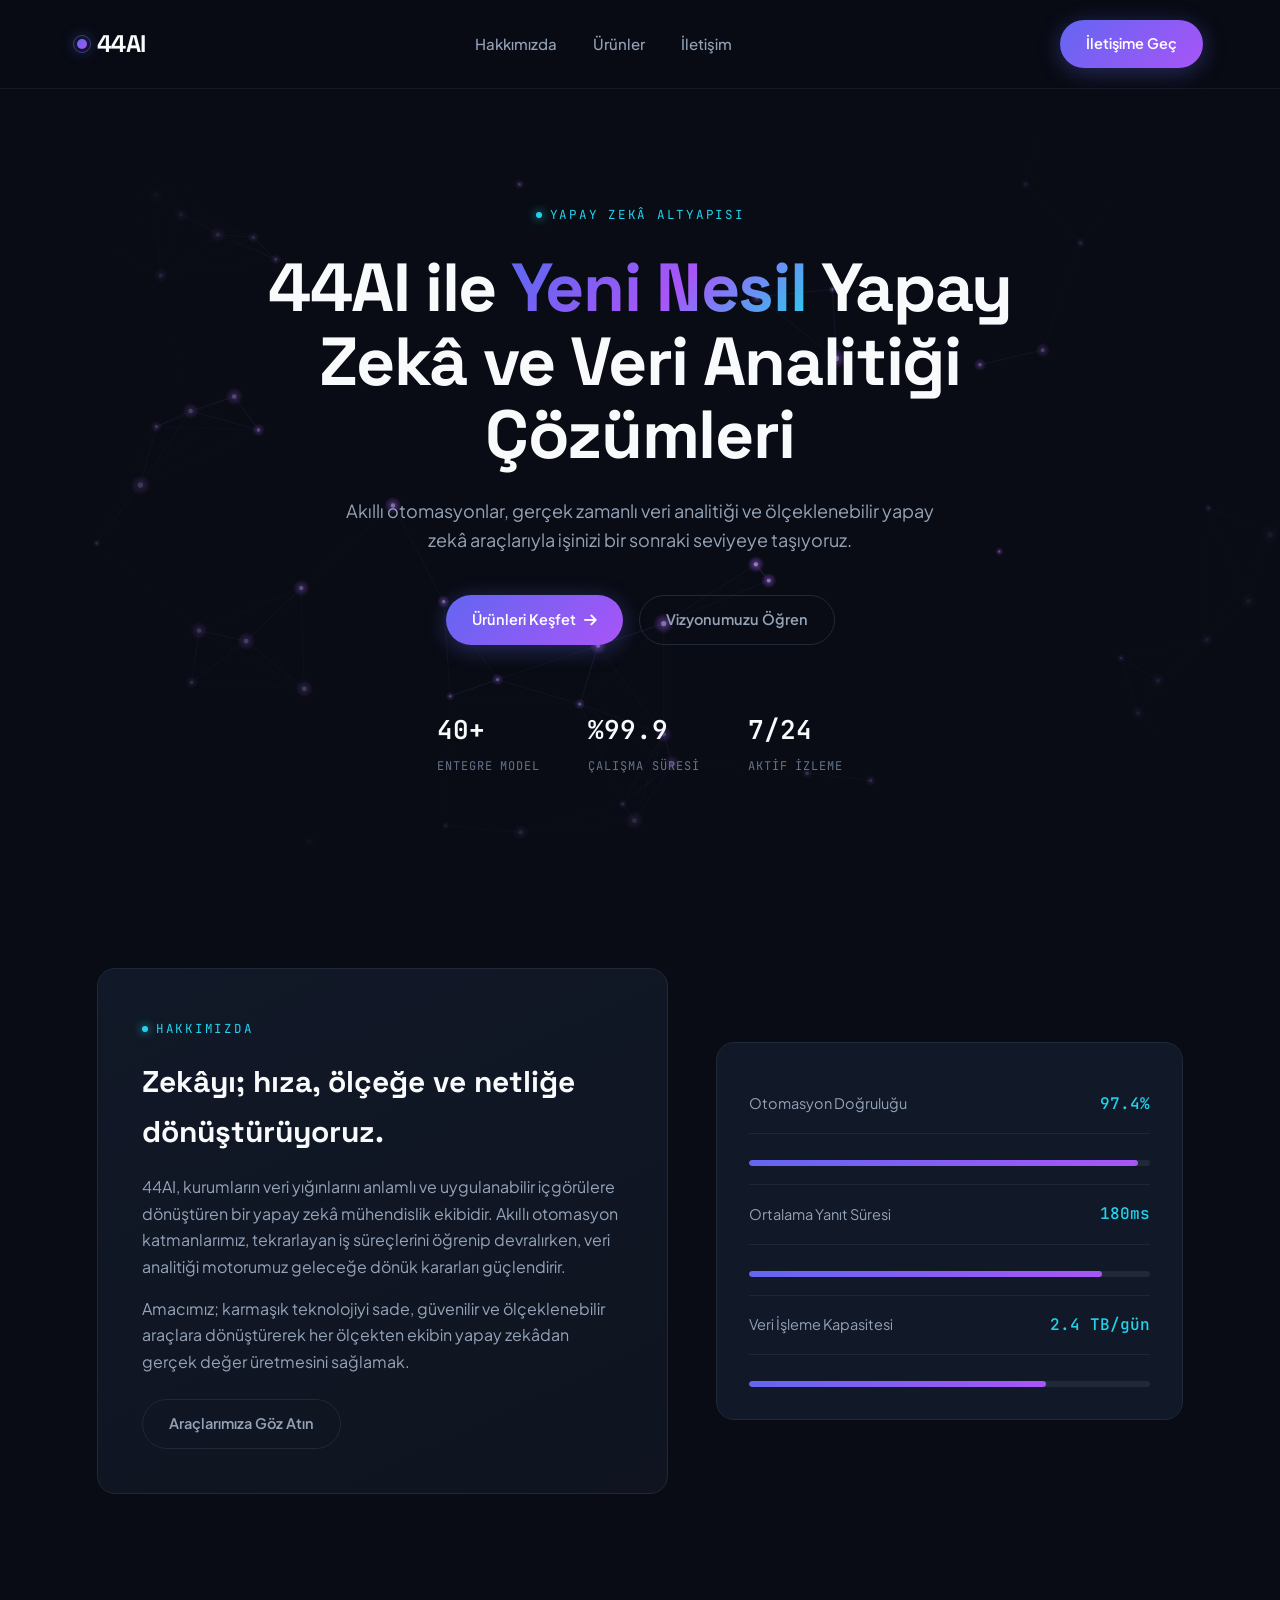
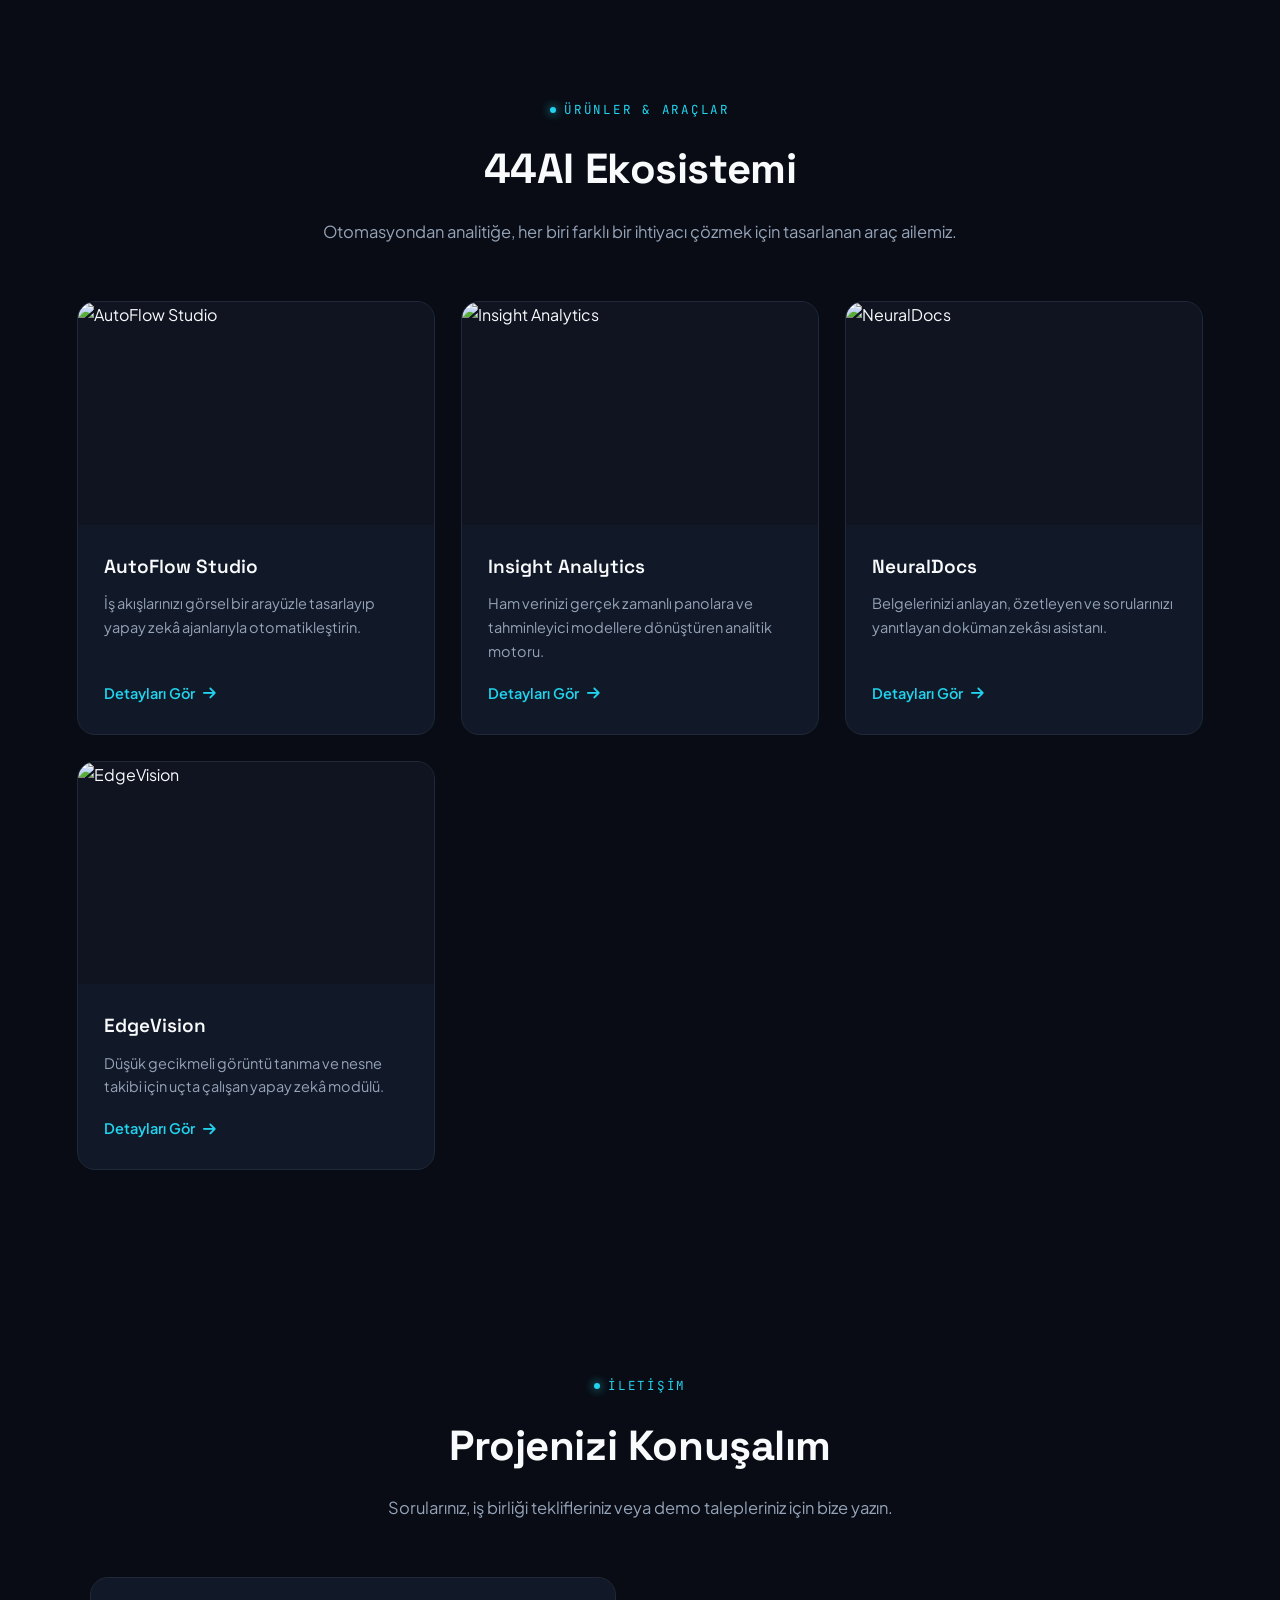
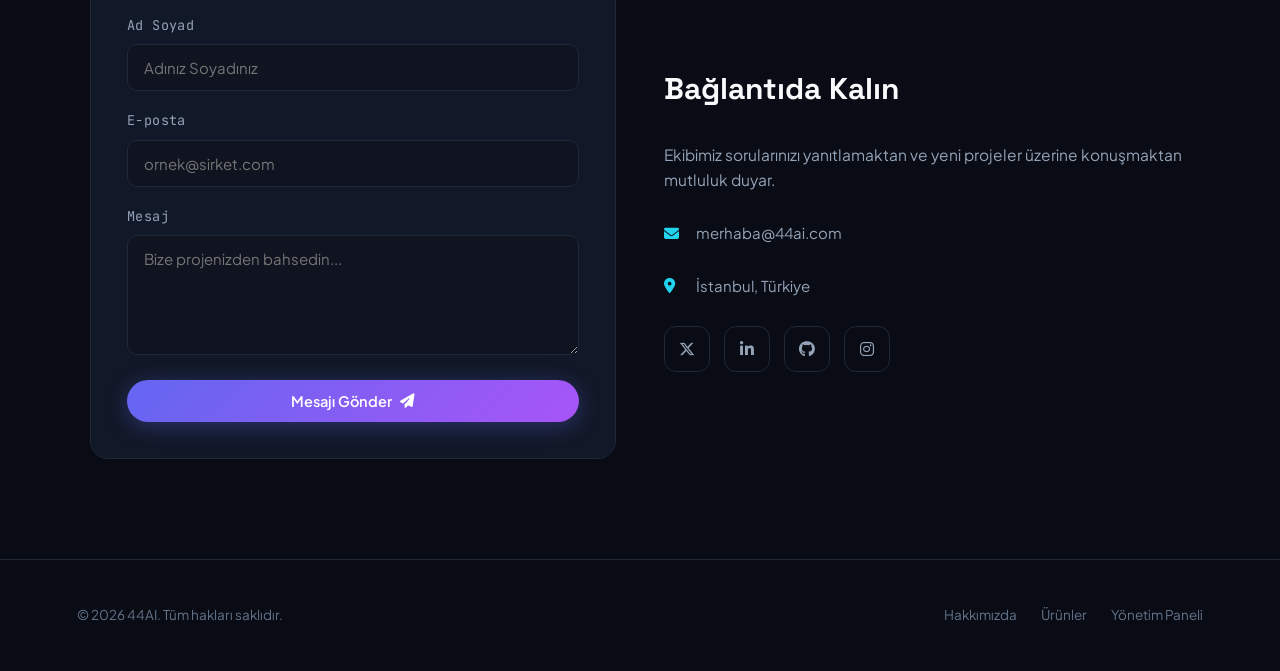
==== index.html @ 14b81c62 "Update index.html" ====
<!DOCTYPE html>
<html lang="tr">
<head>
<meta charset="UTF-8">
<meta name="viewport" content="width=device-width, initial-scale=1.0">
<title>44AI — Yeni Nesil Yapay Zekâ ve Otomasyon Çözümleri</title>
<meta name="description" content="44AI; akıllı otomasyon, veri analitiği ve yapay zekâ destekli araçlarla işinizi geleceğe taşıyan yenilikçi bir teknoloji markasıdır.">

<!-- Netlify Identity Widget -->
<script src="https://identity.netlify.com/v1/netlify-identity-widget.js"></script>

<link rel="preconnect" href="https://fonts.googleapis.com">
<link rel="preconnect" href="https://fonts.gstatic.com" crossorigin>
<link href="https://fonts.googleapis.com/css2?family=Space+Grotesk:wght@400;500;600;700&family=Plus+Jakarta+Sans:wght@300;400;500;600;700;800&family=JetBrains+Mono:wght@400;500&display=swap" rel="stylesheet">
<link rel="stylesheet" href="https://cdnjs.cloudflare.com/ajax/libs/font-awesome/6.5.1/css/all.min.css">

<style>
  :root{
    --bg: #090c14;
    --bg-elev: #0f1420;
    --card: #111827;
    --card-hover: #151d2e;
    --border: #1f2937;
    --border-soft: rgba(255,255,255,0.06);
    --indigo: #6366f1;
    --violet: #a855f7;
    --cyan: #22d3ee;
    --text: #f8fafc;
    --text-muted: #94a3b8;
    --text-dim: #64748b;
    --radius: 18px;
    --mono: 'JetBrains Mono', monospace;
    --display: 'Space Grotesk', sans-serif;
    --body: 'Plus Jakarta Sans', sans-serif;
  }

  *{margin:0;padding:0;box-sizing:border-box;}
  html{scroll-behavior:smooth;}

  body{
    background:var(--bg);
    color:var(--text);
    font-family:var(--body);
    line-height:1.65;
    overflow-x:hidden;
  }

  @media (prefers-reduced-motion: reduce){
    html{scroll-behavior:auto;}
    *{animation-duration:0.01ms !important; animation-iteration-count:1 !important; transition-duration:0.01ms !important;}
  }

  a{color:inherit;}
  ul{list-style:none;}
  img{max-width:100%;display:block;}
  button{font-family:inherit;cursor:pointer;}
  input,textarea{font-family:inherit;}

  :focus-visible{
    outline:2px solid var(--cyan);
    outline-offset:3px;
    border-radius:4px;
  }

  .eyebrow{
    font-family:var(--mono);
    font-size:12.5px;
    letter-spacing:0.14em;
    text-transform:uppercase;
    color:var(--cyan);
    display:inline-flex;
    align-items:center;
    gap:8px;
  }
  .eyebrow::before{
    content:"";
    width:6px;height:6px;
    background:var(--cyan);
    border-radius:50%;
    box-shadow:0 0 10px var(--cyan);
  }

  .wrap{max-width:1240px;margin:0 auto;padding:0 6%;}

  /* ---------- Header ---------- */
  header{
    position:sticky;
    top:0;
    z-index:100;
    display:flex;
    justify-content:space-between;
    align-items:center;
    padding:20px 6%;
    backdrop-filter:blur(14px);
    background:rgba(9,12,20,0.72);
    border-bottom:1px solid var(--border-soft);
  }

  .logo{
    font-family:var(--display);
    font-size:24px;
    font-weight:700;
    letter-spacing:-0.02em;
    display:flex;
    align-items:center;
    gap:10px;
  }
  .logo .dot-anim{
    position:relative;
    width:10px;height:10px;
    border-radius:50%;
    background:linear-gradient(135deg,var(--indigo),var(--violet));
    box-shadow:0 0 16px rgba(99,102,241,0.8);
  }
  .logo .dot-anim::after{
    content:"";
    position:absolute;
    inset:-4px;
    border-radius:50%;
    border:1px solid rgba(99,102,241,0.5);
    animation:pulse-ring 2.4s ease-out infinite;
  }
  @keyframes pulse-ring{
    0%{transform:scale(0.8);opacity:0.9;}
    100%{transform:scale(2.2);opacity:0;}
  }

  nav.main-nav{display:flex;align-items:center;gap:36px;}
  nav.main-nav a{
    color:var(--text-muted);
    text-decoration:none;
    font-weight:500;
    font-size:15px;
    transition:color 0.25s ease;
    position:relative;
  }
  nav.main-nav a::after{
    content:"";
    position:absolute;
    left:0;bottom:-6px;
    width:0;height:1px;
    background:var(--cyan);
    transition:width 0.25s ease;
  }
  nav.main-nav a:hover{color:var(--text);}
  nav.main-nav a:hover::after{width:100%;}

  .header-actions{display:flex;align-items:center;gap:18px;}

  .btn{
    display:inline-flex;
    align-items:center;
    justify-content:center;
    gap:8px;
    padding:12px 26px;
    border-radius:99px;
    font-weight:600;
    font-size:14.5px;
    text-decoration:none;
    border:none;
    transition:transform 0.2s ease, box-shadow 0.2s ease, background 0.2s ease;
  }
  .btn-primary{
    background:linear-gradient(135deg,var(--indigo),var(--violet));
    color:#fff;
    box-shadow:0 4px 22px rgba(99,102,241,0.35);
  }
  .btn-primary:hover{
    transform:translateY(-2px);
    box-shadow:0 8px 28px rgba(168,85,247,0.45);
  }
  .btn-ghost{
    background:transparent;
    color:var(--text-muted);
    border:1px solid var(--border);
  }
  .btn-ghost:hover{
    color:var(--text);
    border-color:rgba(99,102,241,0.5);
  }

  .menu-toggle{
    display:none;
    background:none;
    border:1px solid var(--border);
    color:var(--text);
    width:42px;height:42px;
    border-radius:12px;
    font-size:16px;
  }

  .mobile-drawer{
    display:none;
    position:fixed;
    top:0;right:0;
    height:100vh;
    width:min(78vw,320px);
    background:var(--bg-elev);
    border-left:1px solid var(--border);
    z-index:200;
    padding:28px;
    transform:translateX(100%);
    transition:transform 0.35s ease;
    flex-direction:column;
    gap:28px;
  }
  .mobile-drawer.open{transform:translateX(0);}
  .mobile-drawer a{
    color:var(--text-muted);
    text-decoration:none;
    font-size:17px;
    font-weight:500;
  }
  .drawer-close{
    align-self:flex-end;
    background:none;border:none;color:var(--text-muted);font-size:20px;
  }
  .drawer-backdrop{
    display:none;
    position:fixed;inset:0;
    background:rgba(0,0,0,0.5);
    z-index:150;
  }
  .drawer-backdrop.open{display:block;}

  /* ---------- Hero with neural canvas ---------- */
  .hero{
    position:relative;
    padding:110px 6% 90px;
    text-align:center;
    overflow:hidden;
  }
  #neural-canvas{
    position:absolute;
    inset:0;
    width:100%;
    height:100%;
    z-index:0;
    opacity:0.85;
  }
  .hero-content{
    position:relative;
    z-index:2;
    max-width:820px;
    margin:0 auto;
  }
  .hero::after{
    content:"";
    position:absolute;
    inset:0;
    background:radial-gradient(ellipse at center, rgba(9,12,20,0) 0%, var(--bg) 78%);
    z-index:1;
    pointer-events:none;
  }

  .hero .eyebrow{margin-bottom:26px;}

  .hero h1{
    font-family:var(--display);
    font-size:clamp(38px,6vw,68px);
    font-weight:700;
    line-height:1.08;
    letter-spacing:-0.02em;
    margin-bottom:24px;
  }
  .hero h1 .grad{
    background:linear-gradient(135deg,var(--indigo) 10%,var(--violet) 55%,var(--cyan) 100%);
    -webkit-background-clip:text;
    -webkit-text-fill-color:transparent;
    background-clip:text;
  }

  .hero p.lead{
    font-size:18px;
    color:var(--text-muted);
    max-width:600px;
    margin:0 auto 40px;
  }

  .hero-cta{
    display:flex;
    gap:16px;
    justify-content:center;
    flex-wrap:wrap;
  }

  .hero-meta{
    margin-top:64px;
    display:flex;
    justify-content:center;
    gap:48px;
    flex-wrap:wrap;
    font-family:var(--mono);
  }
  .hero-meta div{text-align:left;}
  .hero-meta .num{
    font-size:26px;
    font-weight:600;
    color:var(--text);
    display:block;
  }
  .hero-meta .lbl{
    font-size:12px;
    color:var(--text-dim);
    text-transform:uppercase;
    letter-spacing:0.08em;
  }

  /* ---------- Section shell ---------- */
  section{padding:100px 6%;position:relative;}
  .section-head{
    max-width:640px;
    margin:0 auto 56px;
    text-align:center;
  }
  .section-head h2{
    font-family:var(--display);
    font-size:clamp(28px,4vw,42px);
    font-weight:700;
    letter-spacing:-0.01em;
    margin-top:14px;
  }
  .section-head p{
    color:var(--text-muted);
    margin-top:14px;
    font-size:16.5px;
  }

  .reveal{
    opacity:0;
    transform:translateY(24px);
    transition:opacity 0.7s ease, transform 0.7s ease;
  }
  .reveal.in-view{opacity:1;transform:translateY(0);}

  /* ---------- About ---------- */
  #about{max-width:1240px;margin:0 auto;}
  .about-grid{
    display:grid;
    grid-template-columns:1.1fr 0.9fr;
    gap:48px;
    align-items:center;
  }
  .about-card{
    background:linear-gradient(155deg, var(--card) 0%, var(--bg-elev) 100%);
    border:1px solid var(--border);
    border-radius:var(--radius);
    padding:44px;
  }
  .about-card .eyebrow{margin-bottom:18px;}
  .about-card h2{
    font-family:var(--display);
    font-size:30px;
    margin-bottom:18px;
    font-weight:700;
  }
  .about-card p{color:var(--text-muted);margin-bottom:16px;font-size:16px;}

  .about-visual{
    background:var(--card);
    border:1px solid var(--border);
    border-radius:var(--radius);
    padding:32px;
    display:flex;
    flex-direction:column;
    gap:18px;
  }
  .metric-row{
    display:flex;
    justify-content:space-between;
    align-items:center;
    padding:16px 0;
    border-bottom:1px solid var(--border-soft);
  }
  .metric-row:last-child{border-bottom:none;}
  .metric-row .m-label{color:var(--text-muted);font-size:14.5px;}
  .metric-row .m-value{
    font-family:var(--mono);
    color:var(--cyan);
    font-weight:500;
  }
  .bar-track{
    height:6px;
    background:var(--border);
    border-radius:99px;
    overflow:hidden;
    margin-top:8px;
  }
  .bar-fill{
    height:100%;
    border-radius:99px;
    background:linear-gradient(90deg,var(--indigo),var(--violet));
  }

  @media (max-width:900px){
    .about-grid{grid-template-columns:1fr;}
  }

  /* ---------- Products ---------- */
  .grid-products{
    display:grid;
    grid-template-columns:repeat(auto-fit,minmax(280px,1fr));
    gap:26px;
  }

  .product-card{
    background:var(--card);
    border:1px solid var(--border);
    border-radius:var(--radius);
    overflow:hidden;
    display:flex;
    flex-direction:column;
    transition:transform 0.3s ease, border-color 0.3s ease, background 0.3s ease;
    position:relative;
  }
  .product-card:hover{
    transform:translateY(-6px);
    border-color:rgba(99,102,241,0.5);
    background:var(--card-hover);
  }

  .product-thumb{
    position:relative;
    aspect-ratio:16/10;
    background:var(--bg-elev);
    overflow:hidden;
  }
  .product-thumb img{
    width:100%;height:100%;
    object-fit:cover;
    transition:transform 0.5s ease;
  }
  .product-card:hover .product-thumb img{transform:scale(1.06);}

  .badge-soon{
    position:absolute;
    top:14px;right:14px;
    background:rgba(9,12,20,0.85);
    border:1px solid rgba(168,85,247,0.5);
    color:#d8b4fe;
    font-family:var(--mono);
    font-size:11px;
    letter-spacing:0.06em;
    text-transform:uppercase;
    padding:6px 12px;
    border-radius:99px;
    backdrop-filter:blur(6px);
  }

  .product-body{
    padding:26px 26px 28px;
    display:flex;
    flex-direction:column;
    gap:10px;
    flex:1;
  }
  .product-body h3{
    font-family:var(--display);
    font-size:19px;
    font-weight:600;
  }
  .product-body p{
    color:var(--text-muted);
    font-size:14.5px;
    flex:1;
  }
  .product-link{
    margin-top:8px;
    display:inline-flex;
    align-items:center;
    gap:8px;
    color:var(--cyan);
    text-decoration:none;
    font-size:14.5px;
    font-weight:600;
  }
  .product-link i{transition:transform 0.2s ease;}
  .product-link:hover i{transform:translateX(4px);}
  .product-link.disabled{
    color:var(--text-dim);
    pointer-events:none;
  }

  /* ---------- Contact ---------- */
  .contact-grid{
    display:grid;
    grid-template-columns:1fr 1fr;
    gap:48px;
    max-width:1100px;
    margin:0 auto;
  }
  .contact-form{
    background:var(--card);
    border:1px solid var(--border);
    border-radius:var(--radius);
    padding:36px;
    display:flex;
    flex-direction:column;
    gap:18px;
  }
  .field label{
    display:block;
    font-size:13.5px;
    color:var(--text-muted);
    margin-bottom:8px;
    font-family:var(--mono);
    letter-spacing:0.03em;
  }
  .field input, .field textarea{
    width:100%;
    background:var(--bg-elev);
    border:1px solid var(--border);
    color:var(--text);
    padding:13px 16px;
    border-radius:10px;
    font-size:15px;
    transition:border-color 0.2s ease;
  }
  .field input:focus, .field textarea:focus{
    border-color:var(--indigo);
    outline:none;
  }
  .field textarea{resize:vertical;min-height:120px;}

  .form-status{
    font-size:14px;
    color:var(--cyan);
    display:none;
    font-family:var(--mono);
  }
  .form-status.show{display:block;}

  .contact-side{
    display:flex;
    flex-direction:column;
    justify-content:center;
    gap:28px;
  }
  .contact-side h2{
    font-family:var(--display);
    font-size:30px;
    font-weight:700;
  }
  .contact-side p{color:var(--text-muted);font-size:15.5px;}

  .social-row{display:flex;gap:14px;}
  .social-row a{
    width:46px;height:46px;
    border:1px solid var(--border);
    border-radius:12px;
    display:flex;
    align-items:center;
    justify-content:center;
    color:var(--text-muted);
    text-decoration:none;
    transition:all 0.25s ease;
  }
  .social-row a:hover{
    color:#fff;
    border-color:transparent;
    background:linear-gradient(135deg,var(--indigo),var(--violet));
    transform:translateY(-3px);
  }

  .contact-line{
    display:flex;
    align-items:center;
    gap:14px;
    font-size:15px;
    color:var(--text-muted);
  }
  .contact-line i{color:var(--cyan);width:18px;}

  @media (max-width:900px){
    .contact-grid{grid-template-columns:1fr;}
  }

  /* ---------- Footer ---------- */
  footer{
    border-top:1px solid var(--border);
    padding:44px 6%;
    display:flex;
    justify-content:space-between;
    align-items:center;
    flex-wrap:wrap;
    gap:18px;
    color:var(--text-dim);
    font-size:13.5px;
  }
  footer .foot-links{display:flex;gap:24px;}
  footer .foot-links a{text-decoration:none;color:var(--text-dim);transition:color 0.2s ease;}
  footer .foot-links a:hover{color:var(--text-muted);}

  @media (max-width:860px){
    nav.main-nav{display:none;}
    .header-actions .btn-primary{display:none;}
    .menu-toggle{display:flex;align-items:center;justify-content:center;}
    .mobile-drawer{display:flex;}
    section{padding:72px 6%;}
    .hero{padding:80px 6% 60px;}
  }
</style>
</head>
<body>

<header>
  <div class="logo"><span class="dot-anim"></span>44AI</div>

  <nav class="main-nav">
    <a href="#about">Hakkımızda</a>
    <a href="#products">Ürünler</a>
    <a href="#contact">İletişim</a>
  </nav>

  <div class="header-actions">
    <a href="#contact" class="btn btn-primary">İletişime Geç</a>
    <button class="menu-toggle" id="menuToggle" aria-label="Menüyü aç"><i class="fa-solid fa-bars"></i></button>
  </div>
</header>

<div class="drawer-backdrop" id="drawerBackdrop"></div>
<div class="mobile-drawer" id="mobileDrawer">
  <button class="drawer-close" id="drawerClose" aria-label="Menüyü kapat"><i class="fa-solid fa-xmark"></i></button>
  <a href="#about">Hakkımızda</a>
  <a href="#products">Ürünler</a>
  <a href="#contact">İletişim</a>
  <a href="#contact" class="btn btn-primary" style="text-align:center;">İletişime Geç</a>
</div>

<!-- ================= HERO ================= -->
<section class="hero">
  <canvas id="neural-canvas"></canvas>
  <div class="hero-content">
    <span class="eyebrow">Yapay Zekâ Altyapısı</span>
    <h1>44AI ile <span class="grad">Yeni Nesil</span> Yapay Zekâ ve Veri Analitiği Çözümleri</h1>
    <p class="lead">Akıllı otomasyonlar, gerçek zamanlı veri analitiği ve ölçeklenebilir yapay zekâ araçlarıyla işinizi bir sonraki seviyeye taşıyoruz.</p>
    <div class="hero-cta">
      <a href="#products" class="btn btn-primary">Ürünleri Keşfet <i class="fa-solid fa-arrow-right"></i></a>
      <a href="#about" class="btn btn-ghost">Vizyonumuzu Öğren</a>
    </div>
    <div class="hero-meta">
      <div><span class="num">40+</span><span class="lbl">Entegre Model</span></div>
      <div><span class="num">%99.9</span><span class="lbl">Çalışma Süresi</span></div>
      <div><span class="num">7/24</span><span class="lbl">Aktif İzleme</span></div>
    </div>
  </div>
</section>

<!-- ================= ABOUT ================= -->
<section id="about">
  <div class="about-grid reveal">
    <div class="about-card">
      <span class="eyebrow">Hakkımızda</span>
      <h2>Zekâyı; hıza, ölçeğe ve netliğe dönüştürüyoruz.</h2>
      <p>44AI, kurumların veri yığınlarını anlamlı ve uygulanabilir içgörülere dönüştüren bir yapay zekâ mühendislik ekibidir. Akıllı otomasyon katmanlarımız, tekrarlayan iş süreçlerini öğrenip devralırken, veri analitiği motorumuz geleceğe dönük kararları güçlendirir.</p>
      <p>Amacımız; karmaşık teknolojiyi sade, güvenilir ve ölçeklenebilir araçlara dönüştürerek her ölçekten ekibin yapay zekâdan gerçek değer üretmesini sağlamak.</p>
      <a href="#products" class="btn btn-ghost" style="margin-top:8px;">Araçlarımıza Göz Atın</a>
    </div>
    <div class="about-visual">
      <div class="metric-row">
        <span class="m-label">Otomasyon Doğruluğu</span>
        <span class="m-value">97.4%</span>
      </div>
      <div class="bar-track"><div class="bar-fill" style="width:97%;"></div></div>

      <div class="metric-row" style="border-top:1px solid var(--border-soft);padding-top:16px;">
        <span class="m-label">Ortalama Yanıt Süresi</span>
        <span class="m-value">180ms</span>
      </div>
      <div class="bar-track"><div class="bar-fill" style="width:88%;"></div></div>

      <div class="metric-row" style="border-top:1px solid var(--border-soft);padding-top:16px;">
        <span class="m-label">Veri İşleme Kapasitesi</span>
        <span class="m-value">2.4 TB/gün</span>
      </div>
      <div class="bar-track"><div class="bar-fill" style="width:74%;"></div></div>
    </div>
  </div>
</section>

<!-- ================= PRODUCTS ================= -->
<!--
  DECAP CMS ENTEGRASYON NOTU:
  Bu bölümdeki ürün kartları, Decap CMS panelinden (Ürünler koleksiyonu) beslenmek üzere
  tasarlanmıştır. Statik yapıda 4 örnek kart bulunur; CMS bağlandığında bu kartlar,
  /admin/config.yml içindeki "products" koleksiyonundan (title, description, image, link, status)
  derlenerek dinamik hale getirilebilir.
-->
<section id="products">
  <div class="section-head reveal">
    <span class="eyebrow">Ürünler &amp; Araçlar</span>
    <h2>44AI Ekosistemi</h2>
    <p>Otomasyondan analitiğe, her biri farklı bir ihtiyacı çözmek için tasarlanan araç ailemiz.</p>
  </div>

  <div class="grid-products reveal" id="productGrid">
    <!-- Ürün kartları JS içinden, CMS'ten gelecek veriyle uyumlu bir yapıda render edilir -->
  </div>
</section>

<!-- ================= CONTACT ================= -->
<section id="contact">
  <div class="section-head reveal">
    <span class="eyebrow">İletişim</span>
    <h2>Projenizi Konuşalım</h2>
    <p>Sorularınız, iş birliği teklifleriniz veya demo talepleriniz için bize yazın.</p>
  </div>

  <div class="contact-grid reveal">
    <form class="contact-form" id="contactForm">
      <div class="field">
        <label for="name">Ad Soyad</label>
        <input type="text" id="name" name="name" required placeholder="Adınız Soyadınız">
      </div>
      <div class="field">
        <label for="email">E-posta</label>
        <input type="email" id="email" name="email" required placeholder="ornek@sirket.com">
      </div>
      <div class="field">
        <label for="message">Mesaj</label>
        <textarea id="message" name="message" required placeholder="Bize projenizden bahsedin..."></textarea>
      </div>
      <button type="submit" class="btn btn-primary" style="width:100%;">Mesajı Gönder <i class="fa-solid fa-paper-plane"></i></button>
      <span class="form-status" id="formStatus">Mesajınız alındı — en kısa sürede dönüş yapacağız.</span>
    </form>

    <div class="contact-side">
      <h2>Bağlantıda Kalın</h2>
      <p>Ekibimiz sorularınızı yanıtlamaktan ve yeni projeler üzerine konuşmaktan mutluluk duyar.</p>

      <div class="contact-line"><i class="fa-solid fa-envelope"></i> merhaba@44ai.com</div>
      <div class="contact-line"><i class="fa-solid fa-location-dot"></i> İstanbul, Türkiye</div>

      <div class="social-row">
        <a href="#" aria-label="Twitter / X"><i class="fa-brands fa-x-twitter"></i></a>
        <a href="#" aria-label="LinkedIn"><i class="fa-brands fa-linkedin-in"></i></a>
        <a href="#" aria-label="GitHub"><i class="fa-brands fa-github"></i></a>
        <a href="#" aria-label="Instagram"><i class="fa-brands fa-instagram"></i></a>
      </div>
    </div>
  </div>
</section>

<footer>
  <p>&copy; 2026 44AI. Tüm hakları saklıdır.</p>
  <div class="foot-links">
    <a href="#about">Hakkımızda</a>
    <a href="#products">Ürünler</a>
    <a href="/admin/">Yönetim Paneli</a>
  </div>
</footer>

<script>
(function(){
  "use strict";

  /* ---------- Mobile drawer ---------- */
  var menuToggle = document.getElementById('menuToggle');
  var drawer = document.getElementById('mobileDrawer');
  var backdrop = document.getElementById('drawerBackdrop');
  var drawerClose = document.getElementById('drawerClose');

  function openDrawer(){
    drawer.classList.add('open');
    backdrop.classList.add('open');
  }
  function closeDrawer(){
    drawer.classList.remove('open');
    backdrop.classList.remove('open');
  }
  menuToggle.addEventListener('click', openDrawer);
  drawerClose.addEventListener('click', closeDrawer);
  backdrop.addEventListener('click', closeDrawer);
  drawer.querySelectorAll('a').forEach(function(a){
    a.addEventListener('click', closeDrawer);
  });

  /* ---------- Scroll reveal ---------- */
  var revealEls = document.querySelectorAll('.reveal');
  if('IntersectionObserver' in window){
    var io = new IntersectionObserver(function(entries){
      entries.forEach(function(entry){
        if(entry.isIntersecting){
          entry.target.classList.add('in-view');
          io.unobserve(entry.target);
        }
      });
    }, {threshold:0.15});
    revealEls.forEach(function(el){ io.observe(el); });
  } else {
    revealEls.forEach(function(el){ el.classList.add('in-view'); });
  }

  /* ---------- Products (CMS-friendly data shape) ---------- */
  var products = [
    {
      title: "AutoFlow Studio",
      description: "İş akışlarınızı görsel bir arayüzle tasarlayıp yapay zekâ ajanlarıyla otomatikleştirin.",
      image: "https://images.unsplash.com/photo-1620712943543-bcc4688e7485?q=80&w=800&auto=format&fit=crop",
      link: "#",
      status: "live"
    },
    {
      title: "Insight Analytics",
      description: "Ham verinizi gerçek zamanlı panolara ve tahminleyici modellere dönüştüren analitik motoru.",
      image: "https://images.unsplash.com/photo-1551288049-bebda4e38f71?q=80&w=800&auto=format&fit=crop",
      link: "#",
      status: "live"
    },
    {
      title: "NeuralDocs",
      description: "Belgelerinizi anlayan, özetleyen ve sorularınızı yanıtlayan doküman zekâsı asistanı.",
      image: "https://images.unsplash.com/photo-1555255707-c07966088b7b?q=80&w=800&auto=format&fit=crop",
      link: "#",
      status: "live"
    },
    {
      title: "EdgeVision",
      description: "Düşük gecikmeli görüntü tanıma ve nesne takibi için uçta çalışan yapay zekâ modülü.",
      image: "https://images.unsplash.com/photo-1485827404703-89b55fcc595e?q=80&w=800&auto=format&fit=crop",
      link: "#",
      status: "live"
    }
  ];

  var grid = document.getElementById('productGrid');
  var frag = document.createDocumentFragment();

  products.forEach(function(p){
    var card = document.createElement('div');
    card.className = 'product-card';

    var isSoon = p.status === 'soon';

    card.innerHTML =
      '<div class="product-thumb">' +
        '<img src="' + p.image + '" alt="' + p.title + '" loading="lazy">' +
        (isSoon ? '<span class="badge-soon">Yakında</span>' : '') +
      '</div>' +
      '<div class="product-body">' +
        '<h3>' + p.title + '</h3>' +
        '<p>' + p.description + '</p>' +
        '<a class="product-link' + (isSoon ? ' disabled' : '') + '" href="' + p.link + '">' +
          (isSoon ? 'Yakında Yayında' : 'Detayları Gör') +
          (isSoon ? '' : ' <i class="fa-solid fa-arrow-right"></i>') +
        '</a>' +
      '</div>';

    frag.appendChild(card);
  });

  grid.appendChild(frag);

  /* ---------- Contact form (client-side only demo) ---------- */
  var form = document.getElementById('contactForm');
  var status = document.getElementById('formStatus');

  form.addEventListener('submit', function(e){
    e.preventDefault();
    status.classList.add('show');
    form.reset();
    setTimeout(function(){ status.classList.remove('show'); }, 5000);
  });

  /* ---------- Neural network canvas (hero signature element) ---------- */
  var canvas = document.getElementById('neural-canvas');
  var ctx = canvas.getContext('2d');
  var reduceMotion = window.matchMedia('(prefers-reduced-motion: reduce)').matches;
  var nodes = [];
  var mouse = {x:null, y:null};
  var w, h;

  function resize(){
    var rect = canvas.parentElement.getBoundingClientRect();
    w = canvas.width = rect.width;
    h = canvas.height = rect.height;
    var count = Math.min(70, Math.floor((w*h)/16000));
    nodes = [];
    for(var i=0;i<count;i++){
      nodes.push({
        x: Math.random()*w,
        y: Math.random()*h,
        vx: (Math.random()-0.5)*0.35,
        vy: (Math.random()-0.5)*0.35,
        r: Math.random()*1.6+1
      });
    }
  }

  function step(){
    ctx.clearRect(0,0,w,h);
    var maxDist = 150;

    for(var i=0;i<nodes.length;i++){
      var n = nodes[i];
      n.x += n.vx;
      n.y += n.vy;
      if(n.x < 0 || n.x > w) n.vx *= -1;
      if(n.y < 0 || n.y > h) n.vy *= -1;

      if(mouse.x !== null){
        var dx = n.x - mouse.x, dy = n.y - mouse.y;
        var d = Math.sqrt(dx*dx+dy*dy);
        if(d < 120){
          n.x += dx/d*0.6;
          n.y += dy/d*0.6;
        }
      }
    }

    for(var i=0;i<nodes.length;i++){
      for(var j=i+1;j<nodes.length;j++){
        var a = nodes[i], b = nodes[j];
        var dx = a.x-b.x, dy = a.y-b.y;
        var dist = Math.sqrt(dx*dx+dy*dy);
        if(dist < maxDist){
          var alpha = (1 - dist/maxDist) * 0.35;
          ctx.strokeStyle = 'rgba(129,140,248,' + alpha + ')';
          ctx.lineWidth = 1;
          ctx.beginPath();
          ctx.moveTo(a.x,a.y);
          ctx.lineTo(b.x,b.y);
          ctx.stroke();
        }
      }
    }

    for(var i=0;i<nodes.length;i++){
      var n = nodes[i];
      var grad = ctx.createRadialGradient(n.x,n.y,0,n.x,n.y,n.r*4);
      grad.addColorStop(0,'rgba(168,85,247,0.9)');
      grad.addColorStop(1,'rgba(168,85,247,0)');
      ctx.fillStyle = grad;
      ctx.beginPath();
      ctx.arc(n.x,n.y,n.r*4,0,Math.PI*2);
      ctx.fill();

      ctx.fillStyle = '#c7d2fe';
      ctx.beginPath();
      ctx.arc(n.x,n.y,n.r,0,Math.PI*2);
      ctx.fill();
    }

    if(!reduceMotion) requestAnimationFrame(step);
  }

  window.addEventListener('resize', resize);
  canvas.parentElement.addEventListener('mousemove', function(e){
    var rect = canvas.getBoundingClientRect();
    mouse.x = e.clientX - rect.left;
    mouse.y = e.clientY - rect.top;
  });
  canvas.parentElement.addEventListener('mouseleave', function(){
    mouse.x = null; mouse.y = null;
  });

  resize();
  if(!reduceMotion){
    requestAnimationFrame(step);
  } else {
    step();
  }

})();
</script>

<!-- Netlify Identity yönlendirme -->
<script>
  if (window.netlifyIdentity) {
    window.netlifyIdentity.on("init", user => {
      if (!user) {
        window.netlifyIdentity.on("login", () => {
          document.location.href = "/admin/";
        });
      }
    });
  }
</script>

</body>
</html>
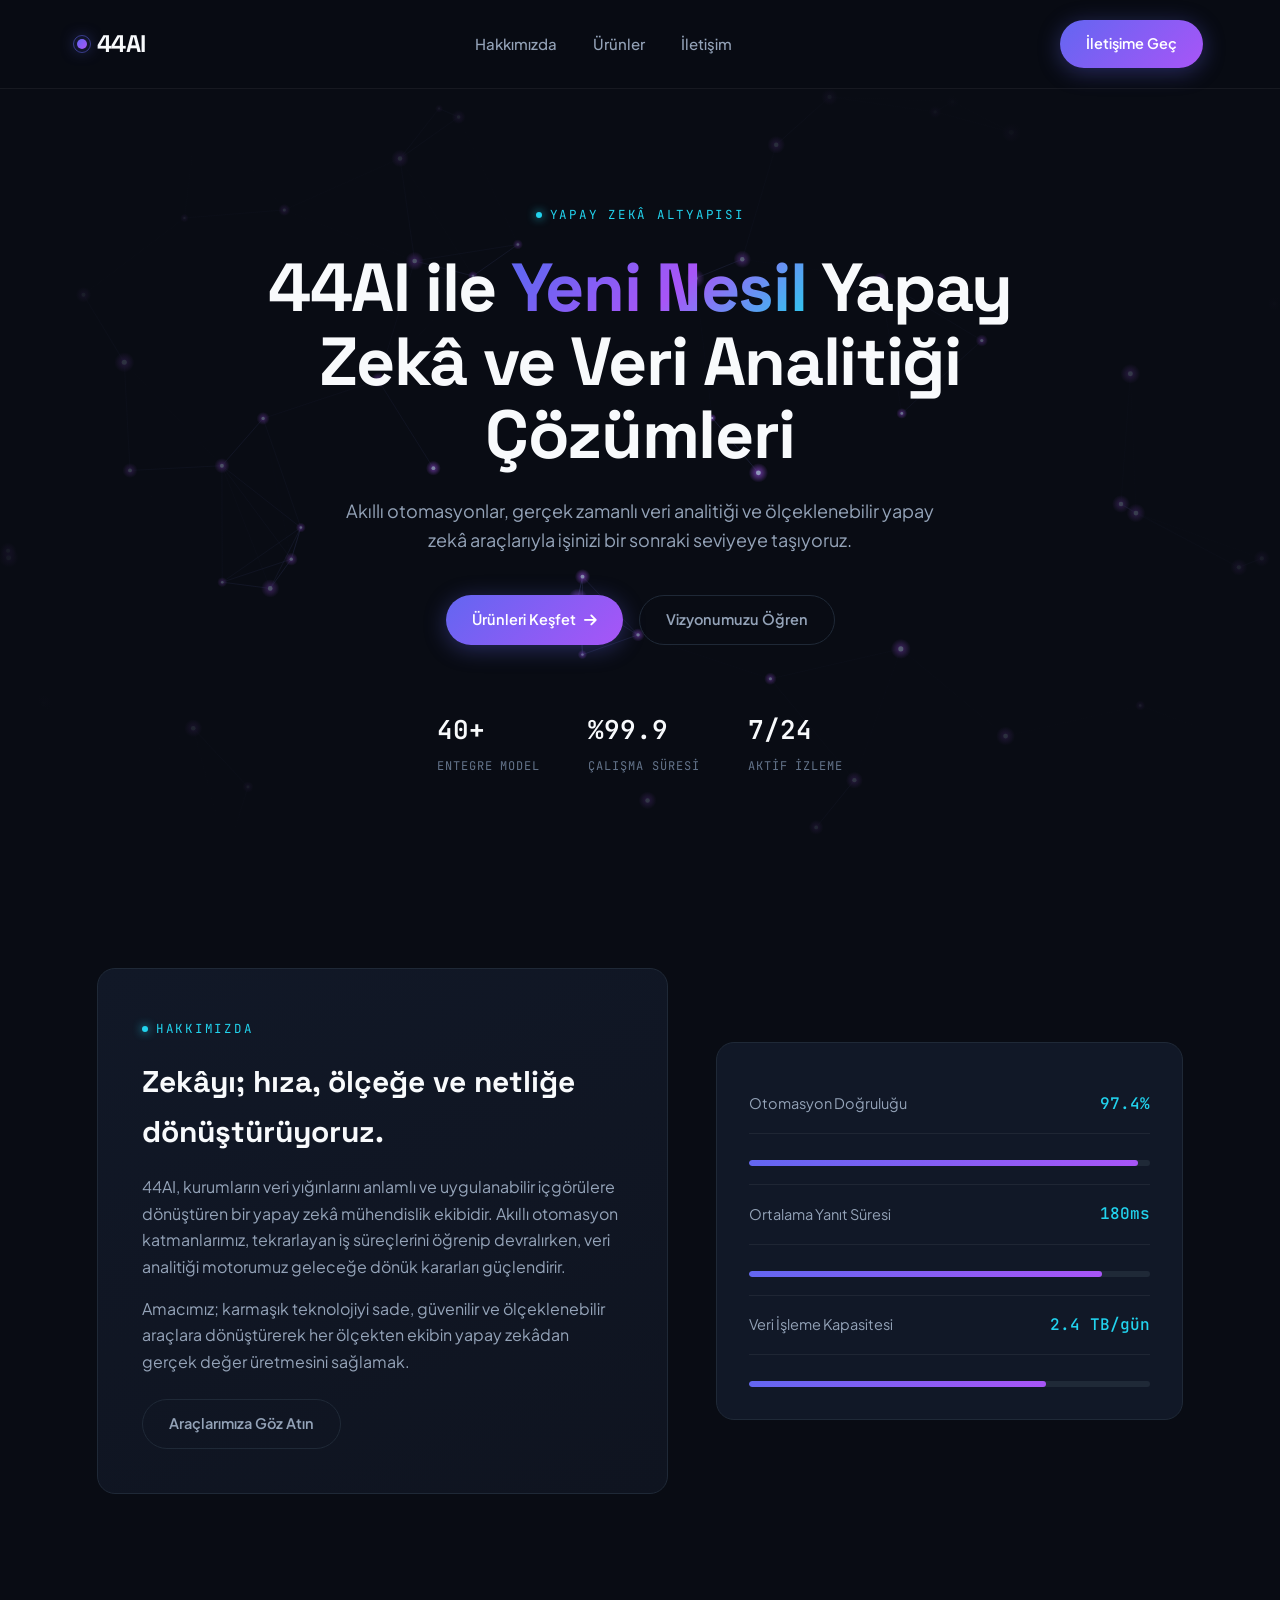
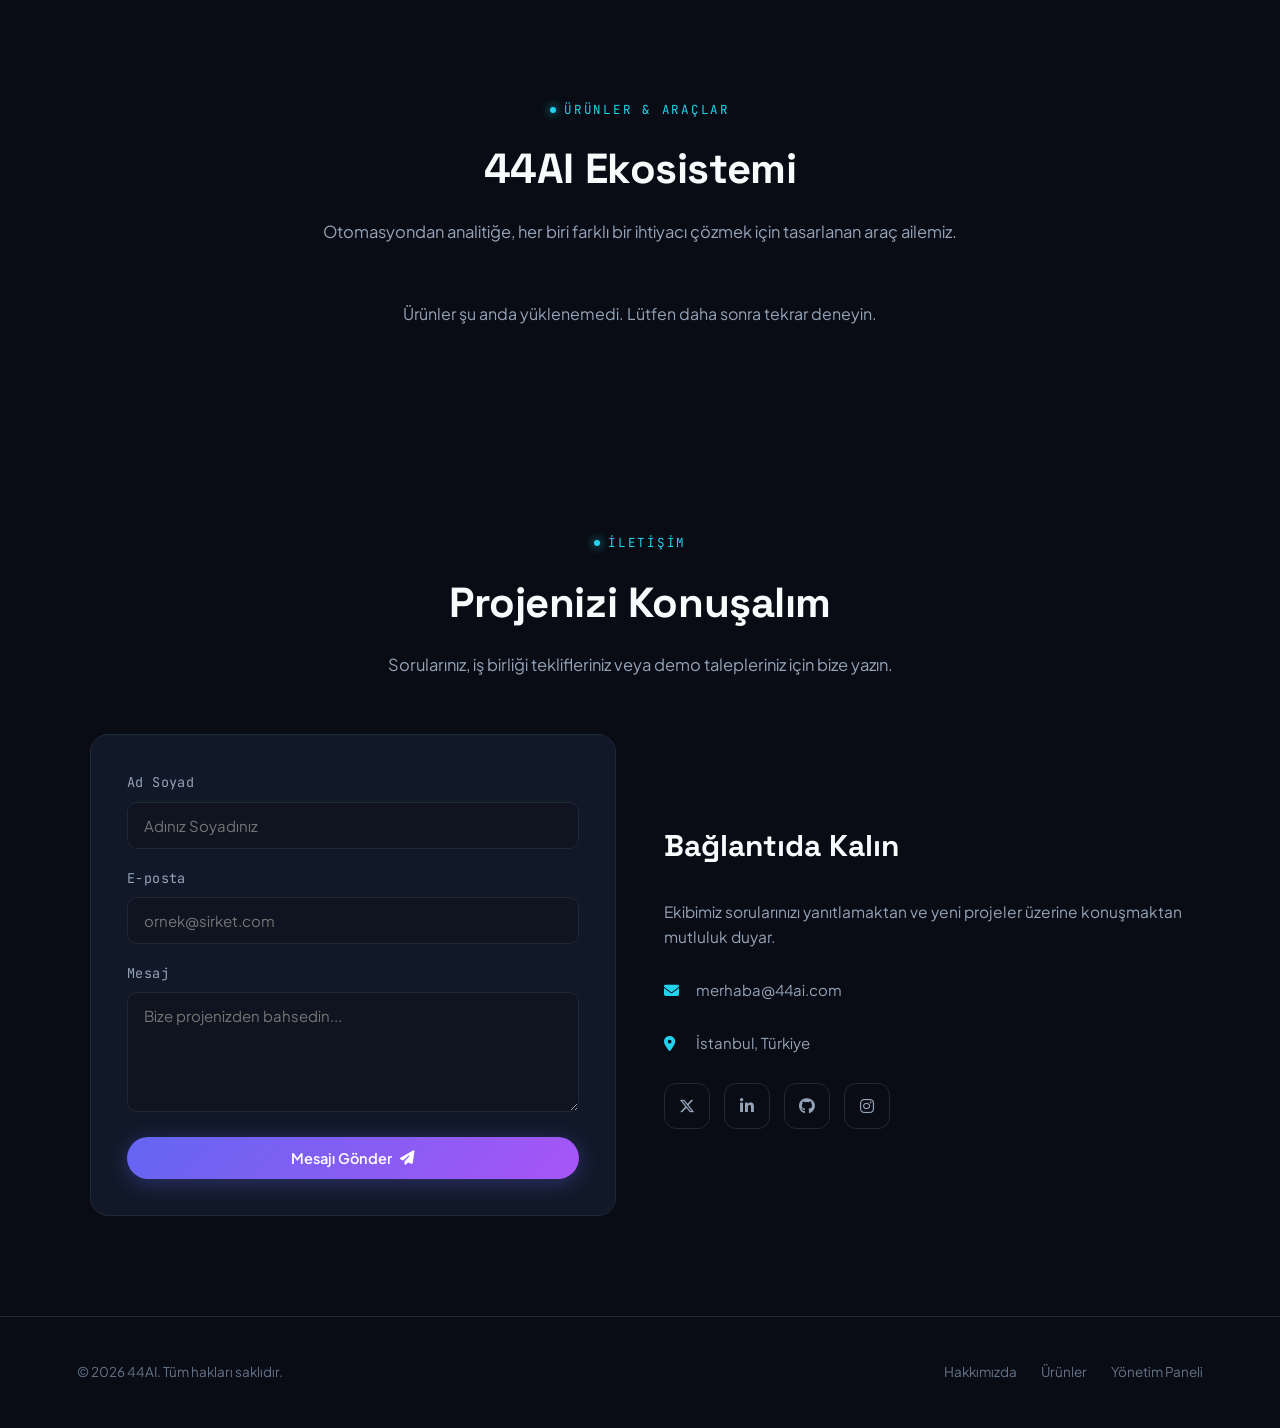
==== commit b8af01e0: "Add files via upload" ====
--- a/index.html
+++ b/index.html
@@ -680,11 +680,11 @@
 
 <!-- ================= PRODUCTS ================= -->
 <!--
-  DECAP CMS ENTEGRASYON NOTU:
-  Bu bölümdeki ürün kartları, Decap CMS panelinden (Ürünler koleksiyonu) beslenmek üzere
-  tasarlanmıştır. Statik yapıda 4 örnek kart bulunur; CMS bağlandığında bu kartlar,
-  /admin/config.yml içindeki "products" koleksiyonundan (title, description, image, link, status)
-  derlenerek dinamik hale getirilebilir.
+  DİNAMİK ÜRÜN MİMARİSİ:
+  Bu bölümdeki ürün kartları, aynı dizindeki "products.json" dosyasından fetch() ile
+  çekilerek JS tarafından dinamik olarak render edilir (bkz. sayfa sonundaki script).
+  Ürünleri eklemek/silmek/düzenlemek için "admin.html" panelini kullanıp ürettiği
+  JSON çıktısını "products.json" dosyasına yapıştırman yeterli.
 -->
 <section id="products">
   <div class="section-head reveal">
@@ -791,65 +791,74 @@
     revealEls.forEach(function(el){ el.classList.add('in-view'); });
   }
 
-  /* ---------- Products (CMS-friendly data shape) ---------- */
-  var products = [
-    {
-      title: "AutoFlow Studio",
-      description: "İş akışlarınızı görsel bir arayüzle tasarlayıp yapay zekâ ajanlarıyla otomatikleştirin.",
-      image: "https://images.unsplash.com/photo-1620712943543-bcc4688e7485?q=80&w=800&auto=format&fit=crop",
-      link: "#",
-      status: "live"
-    },
-    {
-      title: "Insight Analytics",
-      description: "Ham verinizi gerçek zamanlı panolara ve tahminleyici modellere dönüştüren analitik motoru.",
-      image: "https://images.unsplash.com/photo-1551288049-bebda4e38f71?q=80&w=800&auto=format&fit=crop",
-      link: "#",
-      status: "live"
-    },
-    {
-      title: "NeuralDocs",
-      description: "Belgelerinizi anlayan, özetleyen ve sorularınızı yanıtlayan doküman zekâsı asistanı.",
-      image: "https://images.unsplash.com/photo-1555255707-c07966088b7b?q=80&w=800&auto=format&fit=crop",
-      link: "#",
-      status: "live"
-    },
-    {
-      title: "EdgeVision",
-      description: "Düşük gecikmeli görüntü tanıma ve nesne takibi için uçta çalışan yapay zekâ modülü.",
-      image: "https://images.unsplash.com/photo-1485827404703-89b55fcc595e?q=80&w=800&auto=format&fit=crop",
-      link: "#",
-      status: "live"
+  /* ---------- Products: products.json dosyasından dinamik olarak yüklenir ---------- */
+  var grid = document.getElementById('productGrid');
+
+  function escapeHtml(str){
+    var div = document.createElement('div');
+    div.textContent = str == null ? '' : String(str);
+    return div.innerHTML;
+  }
+
+  function isSoonStatus(status){
+    var s = String(status || '').trim().toLowerCase();
+    return s === 'soon' || s === 'yakında' || s === 'yakinda' || s === 'yakında.' ;
+  }
+
+  function renderProducts(products){
+    grid.innerHTML = '';
+
+    if(!Array.isArray(products) || products.length === 0){
+      grid.innerHTML = '<p style="color:var(--text-muted);grid-column:1/-1;text-align:center;">Şu anda listelenecek ürün bulunmuyor.</p>';
+      return;
     }
-  ];
-
-  var grid = document.getElementById('productGrid');
-  var frag = document.createDocumentFragment();
-
-  products.forEach(function(p){
-    var card = document.createElement('div');
-    card.className = 'product-card';
-
-    var isSoon = p.status === 'soon';
-
-    card.innerHTML =
-      '<div class="product-thumb">' +
-        '<img src="' + p.image + '" alt="' + p.title + '" loading="lazy">' +
-        (isSoon ? '<span class="badge-soon">Yakında</span>' : '') +
-      '</div>' +
-      '<div class="product-body">' +
-        '<h3>' + p.title + '</h3>' +
-        '<p>' + p.description + '</p>' +
-        '<a class="product-link' + (isSoon ? ' disabled' : '') + '" href="' + p.link + '">' +
-          (isSoon ? 'Yakında Yayında' : 'Detayları Gör') +
-          (isSoon ? '' : ' <i class="fa-solid fa-arrow-right"></i>') +
-        '</a>' +
-      '</div>';
-
-    frag.appendChild(card);
-  });
-
-  grid.appendChild(frag);
+
+    var frag = document.createDocumentFragment();
+
+    products.forEach(function(p){
+      var card = document.createElement('div');
+      card.className = 'product-card';
+
+      var soon = isSoonStatus(p.status);
+      var title = escapeHtml(p.title);
+      var description = escapeHtml(p.description);
+      var image = escapeHtml(p.image);
+      var link = p.link ? escapeHtml(p.link) : '#';
+
+      card.innerHTML =
+        '<div class="product-thumb">' +
+          '<img src="' + image + '" alt="' + title + '" loading="lazy">' +
+          (soon ? '<span class="badge-soon">Yakında</span>' : '') +
+        '</div>' +
+        '<div class="product-body">' +
+          '<h3>' + title + '</h3>' +
+          '<p>' + description + '</p>' +
+          '<a class="product-link' + (soon ? ' disabled' : '') + '" href="' + link + '">' +
+            (soon ? 'Yakında Yayında' : 'Detayları Gör') +
+            (soon ? '' : ' <i class="fa-solid fa-arrow-right"></i>') +
+          '</a>' +
+        '</div>';
+
+      frag.appendChild(card);
+    });
+
+    grid.appendChild(frag);
+  }
+
+  grid.innerHTML = '<p style="color:var(--text-muted);grid-column:1/-1;text-align:center;">Ürünler yükleniyor...</p>';
+
+  fetch('products.json', {cache:'no-store'})
+    .then(function(res){
+      if(!res.ok) throw new Error('products.json okunamadı (HTTP ' + res.status + ')');
+      return res.json();
+    })
+    .then(function(data){
+      renderProducts(data);
+    })
+    .catch(function(err){
+      console.error('Ürünler yüklenemedi:', err);
+      grid.innerHTML = '<p style="color:var(--text-muted);grid-column:1/-1;text-align:center;">Ürünler şu anda yüklenemedi. Lütfen daha sonra tekrar deneyin.</p>';
+    });
 
   /* ---------- Contact form (client-side only demo) ---------- */
   var form = document.getElementById('contactForm');
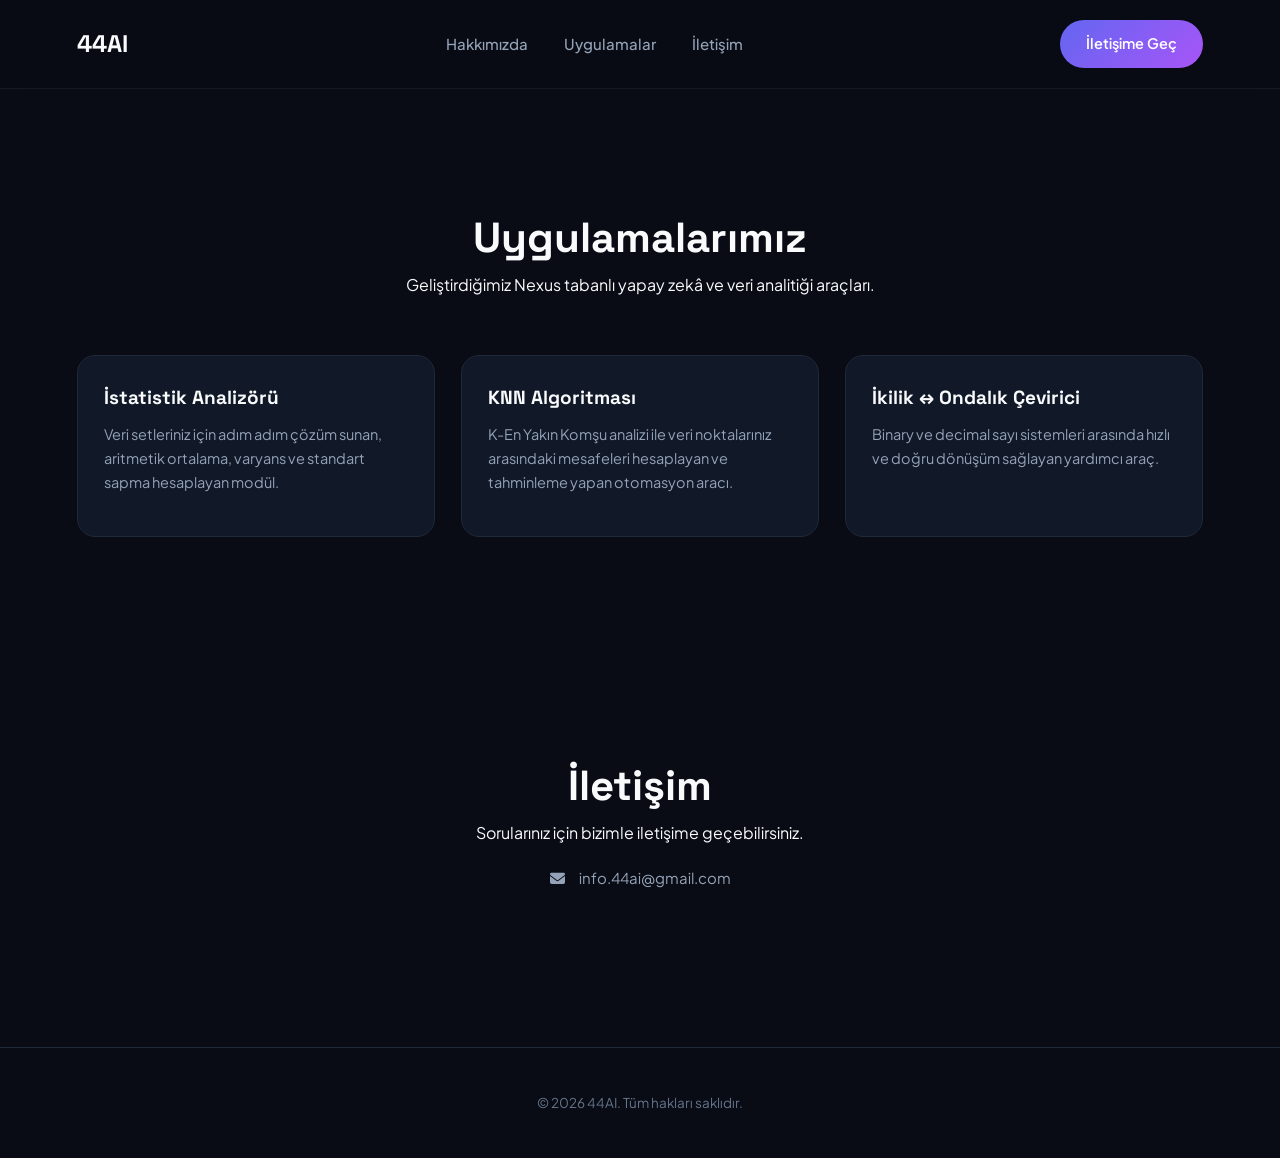
==== commit 789329bc: "Add initial HTML structure for 44AI website This is the initial commit of the index.html file contai" ====
--- a/index.html
+++ b/index.html
@@ -6,7 +6,6 @@
 <title>44AI — Yeni Nesil Yapay Zekâ ve Otomasyon Çözümleri</title>
 <meta name="description" content="44AI; akıllı otomasyon, veri analitiği ve yapay zekâ destekli araçlarla işinizi geleceğe taşıyan yenilikçi bir teknoloji markasıdır.">
 
-<!-- Netlify Identity Widget -->
 <script src="https://identity.netlify.com/v1/netlify-identity-widget.js"></script>
 
 <link rel="preconnect" href="https://fonts.googleapis.com">
@@ -45,44 +44,13 @@
     overflow-x:hidden;
   }
 
-  @media (prefers-reduced-motion: reduce){
-    html{scroll-behavior:auto;}
-    *{animation-duration:0.01ms !important; animation-iteration-count:1 !important; transition-duration:0.01ms !important;}
-  }
-
-  a{color:inherit;}
+  a{color:inherit;text-decoration:none;}
   ul{list-style:none;}
   img{max-width:100%;display:block;}
   button{font-family:inherit;cursor:pointer;}
-  input,textarea{font-family:inherit;}
-
-  :focus-visible{
-    outline:2px solid var(--cyan);
-    outline-offset:3px;
-    border-radius:4px;
-  }
-
-  .eyebrow{
-    font-family:var(--mono);
-    font-size:12.5px;
-    letter-spacing:0.14em;
-    text-transform:uppercase;
-    color:var(--cyan);
-    display:inline-flex;
-    align-items:center;
-    gap:8px;
-  }
-  .eyebrow::before{
-    content:"";
-    width:6px;height:6px;
-    background:var(--cyan);
-    border-radius:50%;
-    box-shadow:0 0 10px var(--cyan);
-  }
-
+  
   .wrap{max-width:1240px;margin:0 auto;padding:0 6%;}
 
-  /* ---------- Header ---------- */
   header{
     position:sticky;
     top:0;
@@ -96,895 +64,78 @@
     border-bottom:1px solid var(--border-soft);
   }
 
-  .logo{
-    font-family:var(--display);
-    font-size:24px;
-    font-weight:700;
-    letter-spacing:-0.02em;
-    display:flex;
-    align-items:center;
-    gap:10px;
-  }
-  .logo .dot-anim{
-    position:relative;
-    width:10px;height:10px;
-    border-radius:50%;
-    background:linear-gradient(135deg,var(--indigo),var(--violet));
-    box-shadow:0 0 16px rgba(99,102,241,0.8);
-  }
-  .logo .dot-anim::after{
-    content:"";
-    position:absolute;
-    inset:-4px;
-    border-radius:50%;
-    border:1px solid rgba(99,102,241,0.5);
-    animation:pulse-ring 2.4s ease-out infinite;
-  }
-  @keyframes pulse-ring{
-    0%{transform:scale(0.8);opacity:0.9;}
-    100%{transform:scale(2.2);opacity:0;}
-  }
+  .logo{font-family:var(--display);font-size:24px;font-weight:700;display:flex;align-items:center;gap:10px;}
 
   nav.main-nav{display:flex;align-items:center;gap:36px;}
-  nav.main-nav a{
-    color:var(--text-muted);
-    text-decoration:none;
-    font-weight:500;
-    font-size:15px;
-    transition:color 0.25s ease;
-    position:relative;
-  }
-  nav.main-nav a::after{
-    content:"";
-    position:absolute;
-    left:0;bottom:-6px;
-    width:0;height:1px;
-    background:var(--cyan);
-    transition:width 0.25s ease;
-  }
+  nav.main-nav a{color:var(--text-muted);font-weight:500;font-size:15px;transition:color 0.25s ease;}
   nav.main-nav a:hover{color:var(--text);}
-  nav.main-nav a:hover::after{width:100%;}
 
-  .header-actions{display:flex;align-items:center;gap:18px;}
+  .btn{display:inline-flex;align-items:center;justify-content:center;gap:8px;padding:12px 26px;border-radius:99px;font-weight:600;font-size:14.5px;transition:all 0.2s ease;}
+  .btn-primary{background:linear-gradient(135deg,var(--indigo),var(--violet));color:#fff;}
+  .btn-ghost{background:transparent;color:var(--text-muted);border:1px solid var(--border);}
+  
+  section{padding:100px 6%;}
+  .section-head{max-width:640px;margin:0 auto 56px;text-align:center;}
+  .section-head h2{font-family:var(--display);font-size:clamp(28px,4vw,42px);margin-top:14px;}
+  
+  .grid-products{display:grid;grid-template-columns:repeat(auto-fit,minmax(300px,1fr));gap:26px;}
+  .product-card{background:var(--card);border:1px solid var(--border);border-radius:var(--radius);padding:26px;transition:all 0.3s ease;}
+  .product-card:hover{transform:translateY(-6px);border-color:var(--indigo);}
+  .product-card h3{font-family:var(--display);font-size:19px;margin-bottom:10px;}
+  .product-card p{color:var(--text-muted);font-size:14.5px;margin-bottom:15px;}
 
-  .btn{
-    display:inline-flex;
-    align-items:center;
-    justify-content:center;
-    gap:8px;
-    padding:12px 26px;
-    border-radius:99px;
-    font-weight:600;
-    font-size:14.5px;
-    text-decoration:none;
-    border:none;
-    transition:transform 0.2s ease, box-shadow 0.2s ease, background 0.2s ease;
-  }
-  .btn-primary{
-    background:linear-gradient(135deg,var(--indigo),var(--violet));
-    color:#fff;
-    box-shadow:0 4px 22px rgba(99,102,241,0.35);
-  }
-  .btn-primary:hover{
-    transform:translateY(-2px);
-    box-shadow:0 8px 28px rgba(168,85,247,0.45);
-  }
-  .btn-ghost{
-    background:transparent;
-    color:var(--text-muted);
-    border:1px solid var(--border);
-  }
-  .btn-ghost:hover{
-    color:var(--text);
-    border-color:rgba(99,102,241,0.5);
-  }
-
-  .menu-toggle{
-    display:none;
-    background:none;
-    border:1px solid var(--border);
-    color:var(--text);
-    width:42px;height:42px;
-    border-radius:12px;
-    font-size:16px;
-  }
-
-  .mobile-drawer{
-    display:none;
-    position:fixed;
-    top:0;right:0;
-    height:100vh;
-    width:min(78vw,320px);
-    background:var(--bg-elev);
-    border-left:1px solid var(--border);
-    z-index:200;
-    padding:28px;
-    transform:translateX(100%);
-    transition:transform 0.35s ease;
-    flex-direction:column;
-    gap:28px;
-  }
-  .mobile-drawer.open{transform:translateX(0);}
-  .mobile-drawer a{
-    color:var(--text-muted);
-    text-decoration:none;
-    font-size:17px;
-    font-weight:500;
-  }
-  .drawer-close{
-    align-self:flex-end;
-    background:none;border:none;color:var(--text-muted);font-size:20px;
-  }
-  .drawer-backdrop{
-    display:none;
-    position:fixed;inset:0;
-    background:rgba(0,0,0,0.5);
-    z-index:150;
-  }
-  .drawer-backdrop.open{display:block;}
-
-  /* ---------- Hero with neural canvas ---------- */
-  .hero{
-    position:relative;
-    padding:110px 6% 90px;
-    text-align:center;
-    overflow:hidden;
-  }
-  #neural-canvas{
-    position:absolute;
-    inset:0;
-    width:100%;
-    height:100%;
-    z-index:0;
-    opacity:0.85;
-  }
-  .hero-content{
-    position:relative;
-    z-index:2;
-    max-width:820px;
-    margin:0 auto;
-  }
-  .hero::after{
-    content:"";
-    position:absolute;
-    inset:0;
-    background:radial-gradient(ellipse at center, rgba(9,12,20,0) 0%, var(--bg) 78%);
-    z-index:1;
-    pointer-events:none;
-  }
-
-  .hero .eyebrow{margin-bottom:26px;}
-
-  .hero h1{
-    font-family:var(--display);
-    font-size:clamp(38px,6vw,68px);
-    font-weight:700;
-    line-height:1.08;
-    letter-spacing:-0.02em;
-    margin-bottom:24px;
-  }
-  .hero h1 .grad{
-    background:linear-gradient(135deg,var(--indigo) 10%,var(--violet) 55%,var(--cyan) 100%);
-    -webkit-background-clip:text;
-    -webkit-text-fill-color:transparent;
-    background-clip:text;
-  }
-
-  .hero p.lead{
-    font-size:18px;
-    color:var(--text-muted);
-    max-width:600px;
-    margin:0 auto 40px;
-  }
-
-  .hero-cta{
-    display:flex;
-    gap:16px;
-    justify-content:center;
-    flex-wrap:wrap;
-  }
-
-  .hero-meta{
-    margin-top:64px;
-    display:flex;
-    justify-content:center;
-    gap:48px;
-    flex-wrap:wrap;
-    font-family:var(--mono);
-  }
-  .hero-meta div{text-align:left;}
-  .hero-meta .num{
-    font-size:26px;
-    font-weight:600;
-    color:var(--text);
-    display:block;
-  }
-  .hero-meta .lbl{
-    font-size:12px;
-    color:var(--text-dim);
-    text-transform:uppercase;
-    letter-spacing:0.08em;
-  }
-
-  /* ---------- Section shell ---------- */
-  section{padding:100px 6%;position:relative;}
-  .section-head{
-    max-width:640px;
-    margin:0 auto 56px;
-    text-align:center;
-  }
-  .section-head h2{
-    font-family:var(--display);
-    font-size:clamp(28px,4vw,42px);
-    font-weight:700;
-    letter-spacing:-0.01em;
-    margin-top:14px;
-  }
-  .section-head p{
-    color:var(--text-muted);
-    margin-top:14px;
-    font-size:16.5px;
-  }
-
-  .reveal{
-    opacity:0;
-    transform:translateY(24px);
-    transition:opacity 0.7s ease, transform 0.7s ease;
-  }
-  .reveal.in-view{opacity:1;transform:translateY(0);}
-
-  /* ---------- About ---------- */
-  #about{max-width:1240px;margin:0 auto;}
-  .about-grid{
-    display:grid;
-    grid-template-columns:1.1fr 0.9fr;
-    gap:48px;
-    align-items:center;
-  }
-  .about-card{
-    background:linear-gradient(155deg, var(--card) 0%, var(--bg-elev) 100%);
-    border:1px solid var(--border);
-    border-radius:var(--radius);
-    padding:44px;
-  }
-  .about-card .eyebrow{margin-bottom:18px;}
-  .about-card h2{
-    font-family:var(--display);
-    font-size:30px;
-    margin-bottom:18px;
-    font-weight:700;
-  }
-  .about-card p{color:var(--text-muted);margin-bottom:16px;font-size:16px;}
-
-  .about-visual{
-    background:var(--card);
-    border:1px solid var(--border);
-    border-radius:var(--radius);
-    padding:32px;
-    display:flex;
-    flex-direction:column;
-    gap:18px;
-  }
-  .metric-row{
-    display:flex;
-    justify-content:space-between;
-    align-items:center;
-    padding:16px 0;
-    border-bottom:1px solid var(--border-soft);
-  }
-  .metric-row:last-child{border-bottom:none;}
-  .metric-row .m-label{color:var(--text-muted);font-size:14.5px;}
-  .metric-row .m-value{
-    font-family:var(--mono);
-    color:var(--cyan);
-    font-weight:500;
-  }
-  .bar-track{
-    height:6px;
-    background:var(--border);
-    border-radius:99px;
-    overflow:hidden;
-    margin-top:8px;
-  }
-  .bar-fill{
-    height:100%;
-    border-radius:99px;
-    background:linear-gradient(90deg,var(--indigo),var(--violet));
-  }
-
-  @media (max-width:900px){
-    .about-grid{grid-template-columns:1fr;}
-  }
-
-  /* ---------- Products ---------- */
-  .grid-products{
-    display:grid;
-    grid-template-columns:repeat(auto-fit,minmax(280px,1fr));
-    gap:26px;
-  }
-
-  .product-card{
-    background:var(--card);
-    border:1px solid var(--border);
-    border-radius:var(--radius);
-    overflow:hidden;
-    display:flex;
-    flex-direction:column;
-    transition:transform 0.3s ease, border-color 0.3s ease, background 0.3s ease;
-    position:relative;
-  }
-  .product-card:hover{
-    transform:translateY(-6px);
-    border-color:rgba(99,102,241,0.5);
-    background:var(--card-hover);
-  }
-
-  .product-thumb{
-    position:relative;
-    aspect-ratio:16/10;
-    background:var(--bg-elev);
-    overflow:hidden;
-  }
-  .product-thumb img{
-    width:100%;height:100%;
-    object-fit:cover;
-    transition:transform 0.5s ease;
-  }
-  .product-card:hover .product-thumb img{transform:scale(1.06);}
-
-  .badge-soon{
-    position:absolute;
-    top:14px;right:14px;
-    background:rgba(9,12,20,0.85);
-    border:1px solid rgba(168,85,247,0.5);
-    color:#d8b4fe;
-    font-family:var(--mono);
-    font-size:11px;
-    letter-spacing:0.06em;
-    text-transform:uppercase;
-    padding:6px 12px;
-    border-radius:99px;
-    backdrop-filter:blur(6px);
-  }
-
-  .product-body{
-    padding:26px 26px 28px;
-    display:flex;
-    flex-direction:column;
-    gap:10px;
-    flex:1;
-  }
-  .product-body h3{
-    font-family:var(--display);
-    font-size:19px;
-    font-weight:600;
-  }
-  .product-body p{
-    color:var(--text-muted);
-    font-size:14.5px;
-    flex:1;
-  }
-  .product-link{
-    margin-top:8px;
-    display:inline-flex;
-    align-items:center;
-    gap:8px;
-    color:var(--cyan);
-    text-decoration:none;
-    font-size:14.5px;
-    font-weight:600;
-  }
-  .product-link i{transition:transform 0.2s ease;}
-  .product-link:hover i{transform:translateX(4px);}
-  .product-link.disabled{
-    color:var(--text-dim);
-    pointer-events:none;
-  }
-
-  /* ---------- Contact ---------- */
-  .contact-grid{
-    display:grid;
-    grid-template-columns:1fr 1fr;
-    gap:48px;
-    max-width:1100px;
-    margin:0 auto;
-  }
-  .contact-form{
-    background:var(--card);
-    border:1px solid var(--border);
-    border-radius:var(--radius);
-    padding:36px;
-    display:flex;
-    flex-direction:column;
-    gap:18px;
-  }
-  .field label{
-    display:block;
-    font-size:13.5px;
-    color:var(--text-muted);
-    margin-bottom:8px;
-    font-family:var(--mono);
-    letter-spacing:0.03em;
-  }
-  .field input, .field textarea{
-    width:100%;
-    background:var(--bg-elev);
-    border:1px solid var(--border);
-    color:var(--text);
-    padding:13px 16px;
-    border-radius:10px;
-    font-size:15px;
-    transition:border-color 0.2s ease;
-  }
-  .field input:focus, .field textarea:focus{
-    border-color:var(--indigo);
-    outline:none;
-  }
-  .field textarea{resize:vertical;min-height:120px;}
-
-  .form-status{
-    font-size:14px;
-    color:var(--cyan);
-    display:none;
-    font-family:var(--mono);
-  }
-  .form-status.show{display:block;}
-
-  .contact-side{
-    display:flex;
-    flex-direction:column;
-    justify-content:center;
-    gap:28px;
-  }
-  .contact-side h2{
-    font-family:var(--display);
-    font-size:30px;
-    font-weight:700;
-  }
-  .contact-side p{color:var(--text-muted);font-size:15.5px;}
-
-  .social-row{display:flex;gap:14px;}
-  .social-row a{
-    width:46px;height:46px;
-    border:1px solid var(--border);
-    border-radius:12px;
-    display:flex;
-    align-items:center;
-    justify-content:center;
-    color:var(--text-muted);
-    text-decoration:none;
-    transition:all 0.25s ease;
-  }
-  .social-row a:hover{
-    color:#fff;
-    border-color:transparent;
-    background:linear-gradient(135deg,var(--indigo),var(--violet));
-    transform:translateY(-3px);
-  }
-
-  .contact-line{
-    display:flex;
-    align-items:center;
-    gap:14px;
-    font-size:15px;
-    color:var(--text-muted);
-  }
-  .contact-line i{color:var(--cyan);width:18px;}
-
-  @media (max-width:900px){
-    .contact-grid{grid-template-columns:1fr;}
-  }
-
-  /* ---------- Footer ---------- */
-  footer{
-    border-top:1px solid var(--border);
-    padding:44px 6%;
-    display:flex;
-    justify-content:space-between;
-    align-items:center;
-    flex-wrap:wrap;
-    gap:18px;
-    color:var(--text-dim);
-    font-size:13.5px;
-  }
-  footer .foot-links{display:flex;gap:24px;}
-  footer .foot-links a{text-decoration:none;color:var(--text-dim);transition:color 0.2s ease;}
-  footer .foot-links a:hover{color:var(--text-muted);}
-
-  @media (max-width:860px){
-    nav.main-nav{display:none;}
-    .header-actions .btn-primary{display:none;}
-    .menu-toggle{display:flex;align-items:center;justify-content:center;}
-    .mobile-drawer{display:flex;}
-    section{padding:72px 6%;}
-    .hero{padding:80px 6% 60px;}
-  }
+  .contact-grid{display:grid;grid-template-columns:1fr 1fr;gap:48px;max-width:1100px;margin:0 auto;}
+  .contact-line{display:flex;align-items:center;gap:14px;font-size:15px;color:var(--text-muted);margin-bottom:15px;}
+  
+  footer{border-top:1px solid var(--border);padding:44px 6%;text-align:center;color:var(--text-dim);font-size:13.5px;}
 </style>
 </head>
 <body>
 
 <header>
-  <div class="logo"><span class="dot-anim"></span>44AI</div>
-
+  <div class="logo">44AI</div>
   <nav class="main-nav">
     <a href="#about">Hakkımızda</a>
-    <a href="#products">Ürünler</a>
+    <a href="#products">Uygulamalar</a>
     <a href="#contact">İletişim</a>
   </nav>
-
-  <div class="header-actions">
-    <a href="#contact" class="btn btn-primary">İletişime Geç</a>
-    <button class="menu-toggle" id="menuToggle" aria-label="Menüyü aç"><i class="fa-solid fa-bars"></i></button>
-  </div>
+  <a href="#contact" class="btn btn-primary">İletişime Geç</a>
 </header>
 
-<div class="drawer-backdrop" id="drawerBackdrop"></div>
-<div class="mobile-drawer" id="mobileDrawer">
-  <button class="drawer-close" id="drawerClose" aria-label="Menüyü kapat"><i class="fa-solid fa-xmark"></i></button>
-  <a href="#about">Hakkımızda</a>
-  <a href="#products">Ürünler</a>
-  <a href="#contact">İletişim</a>
-  <a href="#contact" class="btn btn-primary" style="text-align:center;">İletişime Geç</a>
-</div>
-
-<!-- ================= HERO ================= -->
-<section class="hero">
-  <canvas id="neural-canvas"></canvas>
-  <div class="hero-content">
-    <span class="eyebrow">Yapay Zekâ Altyapısı</span>
-    <h1>44AI ile <span class="grad">Yeni Nesil</span> Yapay Zekâ ve Veri Analitiği Çözümleri</h1>
-    <p class="lead">Akıllı otomasyonlar, gerçek zamanlı veri analitiği ve ölçeklenebilir yapay zekâ araçlarıyla işinizi bir sonraki seviyeye taşıyoruz.</p>
-    <div class="hero-cta">
-      <a href="#products" class="btn btn-primary">Ürünleri Keşfet <i class="fa-solid fa-arrow-right"></i></a>
-      <a href="#about" class="btn btn-ghost">Vizyonumuzu Öğren</a>
+<section id="products">
+  <div class="section-head">
+    <h2>Uygulamalarımız</h2>
+    <p>Geliştirdiğimiz Nexus tabanlı yapay zekâ ve veri analitiği araçları.</p>
+  </div>
+  <div class="grid-products">
+    <div class="product-card">
+      <h3>İstatistik Analizörü</h3>
+      <p>Veri setleriniz için adım adım çözüm sunan, aritmetik ortalama, varyans ve standart sapma hesaplayan modül.</p>
     </div>
-    <div class="hero-meta">
-      <div><span class="num">40+</span><span class="lbl">Entegre Model</span></div>
-      <div><span class="num">%99.9</span><span class="lbl">Çalışma Süresi</span></div>
-      <div><span class="num">7/24</span><span class="lbl">Aktif İzleme</span></div>
+    <div class="product-card">
+      <h3>KNN Algoritması</h3>
+      <p>K-En Yakın Komşu analizi ile veri noktalarınız arasındaki mesafeleri hesaplayan ve tahminleme yapan otomasyon aracı.</p>
+    </div>
+    <div class="product-card">
+      <h3>İkilik ↔ Ondalık Çevirici</h3>
+      <p>Binary ve decimal sayı sistemleri arasında hızlı ve doğru dönüşüm sağlayan yardımcı araç.</p>
     </div>
   </div>
 </section>
 
-<!-- ================= ABOUT ================= -->
-<section id="about">
-  <div class="about-grid reveal">
-    <div class="about-card">
-      <span class="eyebrow">Hakkımızda</span>
-      <h2>Zekâyı; hıza, ölçeğe ve netliğe dönüştürüyoruz.</h2>
-      <p>44AI, kurumların veri yığınlarını anlamlı ve uygulanabilir içgörülere dönüştüren bir yapay zekâ mühendislik ekibidir. Akıllı otomasyon katmanlarımız, tekrarlayan iş süreçlerini öğrenip devralırken, veri analitiği motorumuz geleceğe dönük kararları güçlendirir.</p>
-      <p>Amacımız; karmaşık teknolojiyi sade, güvenilir ve ölçeklenebilir araçlara dönüştürerek her ölçekten ekibin yapay zekâdan gerçek değer üretmesini sağlamak.</p>
-      <a href="#products" class="btn btn-ghost" style="margin-top:8px;">Araçlarımıza Göz Atın</a>
-    </div>
-    <div class="about-visual">
-      <div class="metric-row">
-        <span class="m-label">Otomasyon Doğruluğu</span>
-        <span class="m-value">97.4%</span>
-      </div>
-      <div class="bar-track"><div class="bar-fill" style="width:97%;"></div></div>
-
-      <div class="metric-row" style="border-top:1px solid var(--border-soft);padding-top:16px;">
-        <span class="m-label">Ortalama Yanıt Süresi</span>
-        <span class="m-value">180ms</span>
-      </div>
-      <div class="bar-track"><div class="bar-fill" style="width:88%;"></div></div>
-
-      <div class="metric-row" style="border-top:1px solid var(--border-soft);padding-top:16px;">
-        <span class="m-label">Veri İşleme Kapasitesi</span>
-        <span class="m-value">2.4 TB/gün</span>
-      </div>
-      <div class="bar-track"><div class="bar-fill" style="width:74%;"></div></div>
-    </div>
-  </div>
-</section>
-
-<!-- ================= PRODUCTS ================= -->
-<!--
-  DİNAMİK ÜRÜN MİMARİSİ:
-  Bu bölümdeki ürün kartları, aynı dizindeki "products.json" dosyasından fetch() ile
-  çekilerek JS tarafından dinamik olarak render edilir (bkz. sayfa sonundaki script).
-  Ürünleri eklemek/silmek/düzenlemek için "admin.html" panelini kullanıp ürettiği
-  JSON çıktısını "products.json" dosyasına yapıştırman yeterli.
--->
-<section id="products">
-  <div class="section-head reveal">
-    <span class="eyebrow">Ürünler &amp; Araçlar</span>
-    <h2>44AI Ekosistemi</h2>
-    <p>Otomasyondan analitiğe, her biri farklı bir ihtiyacı çözmek için tasarlanan araç ailemiz.</p>
-  </div>
-
-  <div class="grid-products reveal" id="productGrid">
-    <!-- Ürün kartları JS içinden, CMS'ten gelecek veriyle uyumlu bir yapıda render edilir -->
-  </div>
-</section>
-
-<!-- ================= CONTACT ================= -->
 <section id="contact">
-  <div class="section-head reveal">
-    <span class="eyebrow">İletişim</span>
-    <h2>Projenizi Konuşalım</h2>
-    <p>Sorularınız, iş birliği teklifleriniz veya demo talepleriniz için bize yazın.</p>
-  </div>
-
-  <div class="contact-grid reveal">
-    <form class="contact-form" id="contactForm">
-      <div class="field">
-        <label for="name">Ad Soyad</label>
-        <input type="text" id="name" name="name" required placeholder="Adınız Soyadınız">
-      </div>
-      <div class="field">
-        <label for="email">E-posta</label>
-        <input type="email" id="email" name="email" required placeholder="ornek@sirket.com">
-      </div>
-      <div class="field">
-        <label for="message">Mesaj</label>
-        <textarea id="message" name="message" required placeholder="Bize projenizden bahsedin..."></textarea>
-      </div>
-      <button type="submit" class="btn btn-primary" style="width:100%;">Mesajı Gönder <i class="fa-solid fa-paper-plane"></i></button>
-      <span class="form-status" id="formStatus">Mesajınız alındı — en kısa sürede dönüş yapacağız.</span>
-    </form>
-
-    <div class="contact-side">
-      <h2>Bağlantıda Kalın</h2>
-      <p>Ekibimiz sorularınızı yanıtlamaktan ve yeni projeler üzerine konuşmaktan mutluluk duyar.</p>
-
-      <div class="contact-line"><i class="fa-solid fa-envelope"></i> merhaba@44ai.com</div>
-      <div class="contact-line"><i class="fa-solid fa-location-dot"></i> İstanbul, Türkiye</div>
-
-      <div class="social-row">
-        <a href="#" aria-label="Twitter / X"><i class="fa-brands fa-x-twitter"></i></a>
-        <a href="#" aria-label="LinkedIn"><i class="fa-brands fa-linkedin-in"></i></a>
-        <a href="#" aria-label="GitHub"><i class="fa-brands fa-github"></i></a>
-        <a href="#" aria-label="Instagram"><i class="fa-brands fa-instagram"></i></a>
-      </div>
+  <div class="section-head">
+    <h2>İletişim</h2>
+    <p>Sorularınız için bizimle iletişime geçebilirsiniz.</p>
+    <div class="contact-line" style="justify-content:center;margin-top:20px;">
+        <i class="fa-solid fa-envelope"></i> info.44ai@gmail.com
     </div>
   </div>
 </section>
 
 <footer>
   <p>&copy; 2026 44AI. Tüm hakları saklıdır.</p>
-  <div class="foot-links">
-    <a href="#about">Hakkımızda</a>
-    <a href="#products">Ürünler</a>
-    <a href="/admin/">Yönetim Paneli</a>
-  </div>
 </footer>
-
-<script>
-(function(){
-  "use strict";
-
-  /* ---------- Mobile drawer ---------- */
-  var menuToggle = document.getElementById('menuToggle');
-  var drawer = document.getElementById('mobileDrawer');
-  var backdrop = document.getElementById('drawerBackdrop');
-  var drawerClose = document.getElementById('drawerClose');
-
-  function openDrawer(){
-    drawer.classList.add('open');
-    backdrop.classList.add('open');
-  }
-  function closeDrawer(){
-    drawer.classList.remove('open');
-    backdrop.classList.remove('open');
-  }
-  menuToggle.addEventListener('click', openDrawer);
-  drawerClose.addEventListener('click', closeDrawer);
-  backdrop.addEventListener('click', closeDrawer);
-  drawer.querySelectorAll('a').forEach(function(a){
-    a.addEventListener('click', closeDrawer);
-  });
-
-  /* ---------- Scroll reveal ---------- */
-  var revealEls = document.querySelectorAll('.reveal');
-  if('IntersectionObserver' in window){
-    var io = new IntersectionObserver(function(entries){
-      entries.forEach(function(entry){
-        if(entry.isIntersecting){
-          entry.target.classList.add('in-view');
-          io.unobserve(entry.target);
-        }
-      });
-    }, {threshold:0.15});
-    revealEls.forEach(function(el){ io.observe(el); });
-  } else {
-    revealEls.forEach(function(el){ el.classList.add('in-view'); });
-  }
-
-  /* ---------- Products: products.json dosyasından dinamik olarak yüklenir ---------- */
-  var grid = document.getElementById('productGrid');
-
-  function escapeHtml(str){
-    var div = document.createElement('div');
-    div.textContent = str == null ? '' : String(str);
-    return div.innerHTML;
-  }
-
-  function isSoonStatus(status){
-    var s = String(status || '').trim().toLowerCase();
-    return s === 'soon' || s === 'yakında' || s === 'yakinda' || s === 'yakında.' ;
-  }
-
-  function renderProducts(products){
-    grid.innerHTML = '';
-
-    if(!Array.isArray(products) || products.length === 0){
-      grid.innerHTML = '<p style="color:var(--text-muted);grid-column:1/-1;text-align:center;">Şu anda listelenecek ürün bulunmuyor.</p>';
-      return;
-    }
-
-    var frag = document.createDocumentFragment();
-
-    products.forEach(function(p){
-      var card = document.createElement('div');
-      card.className = 'product-card';
-
-      var soon = isSoonStatus(p.status);
-      var title = escapeHtml(p.title);
-      var description = escapeHtml(p.description);
-      var image = escapeHtml(p.image);
-      var link = p.link ? escapeHtml(p.link) : '#';
-
-      card.innerHTML =
-        '<div class="product-thumb">' +
-          '<img src="' + image + '" alt="' + title + '" loading="lazy">' +
-          (soon ? '<span class="badge-soon">Yakında</span>' : '') +
-        '</div>' +
-        '<div class="product-body">' +
-          '<h3>' + title + '</h3>' +
-          '<p>' + description + '</p>' +
-          '<a class="product-link' + (soon ? ' disabled' : '') + '" href="' + link + '">' +
-            (soon ? 'Yakında Yayında' : 'Detayları Gör') +
-            (soon ? '' : ' <i class="fa-solid fa-arrow-right"></i>') +
-          '</a>' +
-        '</div>';
-
-      frag.appendChild(card);
-    });
-
-    grid.appendChild(frag);
-  }
-
-  grid.innerHTML = '<p style="color:var(--text-muted);grid-column:1/-1;text-align:center;">Ürünler yükleniyor...</p>';
-
-  fetch('products.json', {cache:'no-store'})
-    .then(function(res){
-      if(!res.ok) throw new Error('products.json okunamadı (HTTP ' + res.status + ')');
-      return res.json();
-    })
-    .then(function(data){
-      renderProducts(data);
-    })
-    .catch(function(err){
-      console.error('Ürünler yüklenemedi:', err);
-      grid.innerHTML = '<p style="color:var(--text-muted);grid-column:1/-1;text-align:center;">Ürünler şu anda yüklenemedi. Lütfen daha sonra tekrar deneyin.</p>';
-    });
-
-  /* ---------- Contact form (client-side only demo) ---------- */
-  var form = document.getElementById('contactForm');
-  var status = document.getElementById('formStatus');
-
-  form.addEventListener('submit', function(e){
-    e.preventDefault();
-    status.classList.add('show');
-    form.reset();
-    setTimeout(function(){ status.classList.remove('show'); }, 5000);
-  });
-
-  /* ---------- Neural network canvas (hero signature element) ---------- */
-  var canvas = document.getElementById('neural-canvas');
-  var ctx = canvas.getContext('2d');
-  var reduceMotion = window.matchMedia('(prefers-reduced-motion: reduce)').matches;
-  var nodes = [];
-  var mouse = {x:null, y:null};
-  var w, h;
-
-  function resize(){
-    var rect = canvas.parentElement.getBoundingClientRect();
-    w = canvas.width = rect.width;
-    h = canvas.height = rect.height;
-    var count = Math.min(70, Math.floor((w*h)/16000));
-    nodes = [];
-    for(var i=0;i<count;i++){
-      nodes.push({
-        x: Math.random()*w,
-        y: Math.random()*h,
-        vx: (Math.random()-0.5)*0.35,
-        vy: (Math.random()-0.5)*0.35,
-        r: Math.random()*1.6+1
-      });
-    }
-  }
-
-  function step(){
-    ctx.clearRect(0,0,w,h);
-    var maxDist = 150;
-
-    for(var i=0;i<nodes.length;i++){
-      var n = nodes[i];
-      n.x += n.vx;
-      n.y += n.vy;
-      if(n.x < 0 || n.x > w) n.vx *= -1;
-      if(n.y < 0 || n.y > h) n.vy *= -1;
-
-      if(mouse.x !== null){
-        var dx = n.x - mouse.x, dy = n.y - mouse.y;
-        var d = Math.sqrt(dx*dx+dy*dy);
-        if(d < 120){
-          n.x += dx/d*0.6;
-          n.y += dy/d*0.6;
-        }
-      }
-    }
-
-    for(var i=0;i<nodes.length;i++){
-      for(var j=i+1;j<nodes.length;j++){
-        var a = nodes[i], b = nodes[j];
-        var dx = a.x-b.x, dy = a.y-b.y;
-        var dist = Math.sqrt(dx*dx+dy*dy);
-        if(dist < maxDist){
-          var alpha = (1 - dist/maxDist) * 0.35;
-          ctx.strokeStyle = 'rgba(129,140,248,' + alpha + ')';
-          ctx.lineWidth = 1;
-          ctx.beginPath();
-          ctx.moveTo(a.x,a.y);
-          ctx.lineTo(b.x,b.y);
-          ctx.stroke();
-        }
-      }
-    }
-
-    for(var i=0;i<nodes.length;i++){
-      var n = nodes[i];
-      var grad = ctx.createRadialGradient(n.x,n.y,0,n.x,n.y,n.r*4);
-      grad.addColorStop(0,'rgba(168,85,247,0.9)');
-      grad.addColorStop(1,'rgba(168,85,247,0)');
-      ctx.fillStyle = grad;
-      ctx.beginPath();
-      ctx.arc(n.x,n.y,n.r*4,0,Math.PI*2);
-      ctx.fill();
-
-      ctx.fillStyle = '#c7d2fe';
-      ctx.beginPath();
-      ctx.arc(n.x,n.y,n.r,0,Math.PI*2);
-      ctx.fill();
-    }
-
-    if(!reduceMotion) requestAnimationFrame(step);
-  }
-
-  window.addEventListener('resize', resize);
-  canvas.parentElement.addEventListener('mousemove', function(e){
-    var rect = canvas.getBoundingClientRect();
-    mouse.x = e.clientX - rect.left;
-    mouse.y = e.clientY - rect.top;
-  });
-  canvas.parentElement.addEventListener('mouseleave', function(){
-    mouse.x = null; mouse.y = null;
-  });
-
-  resize();
-  if(!reduceMotion){
-    requestAnimationFrame(step);
-  } else {
-    step();
-  }
-
-})();
-</script>
-
-<!-- Netlify Identity yönlendirme -->
-<script>
-  if (window.netlifyIdentity) {
-    window.netlifyIdentity.on("init", user => {
-      if (!user) {
-        window.netlifyIdentity.on("login", () => {
-          document.location.href = "/admin/";
-        });
-      }
-    });
-  }
-</script>
 
 </body>
 </html>
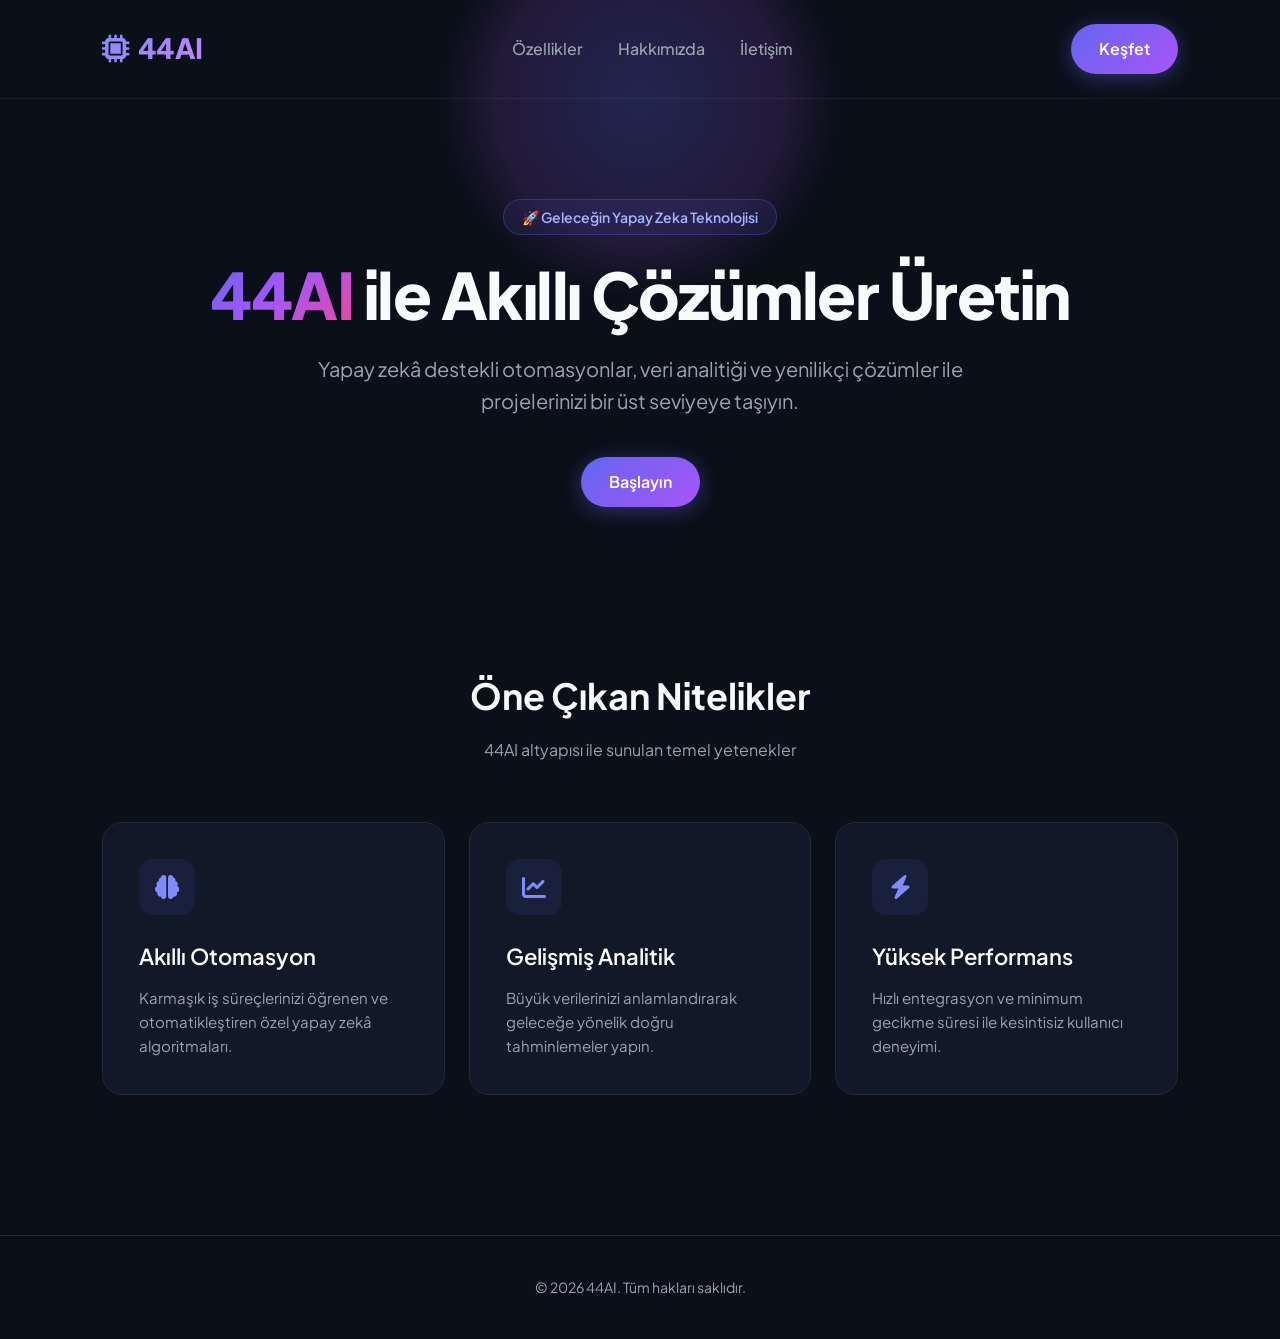
==== commit bae91cff: "Update index.html" ====
--- a/index.html
+++ b/index.html
@@ -1,141 +1,298 @@
 <!DOCTYPE html>
 <html lang="tr">
 <head>
-<meta charset="UTF-8">
-<meta name="viewport" content="width=device-width, initial-scale=1.0">
-<title>44AI — Yeni Nesil Yapay Zekâ ve Otomasyon Çözümleri</title>
-<meta name="description" content="44AI; akıllı otomasyon, veri analitiği ve yapay zekâ destekli araçlarla işinizi geleceğe taşıyan yenilikçi bir teknoloji markasıdır.">
-
-<script src="https://identity.netlify.com/v1/netlify-identity-widget.js"></script>
-
-<link rel="preconnect" href="https://fonts.googleapis.com">
-<link rel="preconnect" href="https://fonts.gstatic.com" crossorigin>
-<link href="https://fonts.googleapis.com/css2?family=Space+Grotesk:wght@400;500;600;700&family=Plus+Jakarta+Sans:wght@300;400;500;600;700;800&family=JetBrains+Mono:wght@400;500&display=swap" rel="stylesheet">
-<link rel="stylesheet" href="https://cdnjs.cloudflare.com/ajax/libs/font-awesome/6.5.1/css/all.min.css">
-
-<style>
-  :root{
-    --bg: #090c14;
-    --bg-elev: #0f1420;
-    --card: #111827;
-    --card-hover: #151d2e;
-    --border: #1f2937;
-    --border-soft: rgba(255,255,255,0.06);
-    --indigo: #6366f1;
-    --violet: #a855f7;
-    --cyan: #22d3ee;
-    --text: #f8fafc;
-    --text-muted: #94a3b8;
-    --text-dim: #64748b;
-    --radius: 18px;
-    --mono: 'JetBrains Mono', monospace;
-    --display: 'Space Grotesk', sans-serif;
-    --body: 'Plus Jakarta Sans', sans-serif;
-  }
-
-  *{margin:0;padding:0;box-sizing:border-box;}
-  html{scroll-behavior:smooth;}
-
-  body{
-    background:var(--bg);
-    color:var(--text);
-    font-family:var(--body);
-    line-height:1.65;
-    overflow-x:hidden;
-  }
-
-  a{color:inherit;text-decoration:none;}
-  ul{list-style:none;}
-  img{max-width:100%;display:block;}
-  button{font-family:inherit;cursor:pointer;}
-  
-  .wrap{max-width:1240px;margin:0 auto;padding:0 6%;}
-
-  header{
-    position:sticky;
-    top:0;
-    z-index:100;
-    display:flex;
-    justify-content:space-between;
-    align-items:center;
-    padding:20px 6%;
-    backdrop-filter:blur(14px);
-    background:rgba(9,12,20,0.72);
-    border-bottom:1px solid var(--border-soft);
-  }
-
-  .logo{font-family:var(--display);font-size:24px;font-weight:700;display:flex;align-items:center;gap:10px;}
-
-  nav.main-nav{display:flex;align-items:center;gap:36px;}
-  nav.main-nav a{color:var(--text-muted);font-weight:500;font-size:15px;transition:color 0.25s ease;}
-  nav.main-nav a:hover{color:var(--text);}
-
-  .btn{display:inline-flex;align-items:center;justify-content:center;gap:8px;padding:12px 26px;border-radius:99px;font-weight:600;font-size:14.5px;transition:all 0.2s ease;}
-  .btn-primary{background:linear-gradient(135deg,var(--indigo),var(--violet));color:#fff;}
-  .btn-ghost{background:transparent;color:var(--text-muted);border:1px solid var(--border);}
-  
-  section{padding:100px 6%;}
-  .section-head{max-width:640px;margin:0 auto 56px;text-align:center;}
-  .section-head h2{font-family:var(--display);font-size:clamp(28px,4vw,42px);margin-top:14px;}
-  
-  .grid-products{display:grid;grid-template-columns:repeat(auto-fit,minmax(300px,1fr));gap:26px;}
-  .product-card{background:var(--card);border:1px solid var(--border);border-radius:var(--radius);padding:26px;transition:all 0.3s ease;}
-  .product-card:hover{transform:translateY(-6px);border-color:var(--indigo);}
-  .product-card h3{font-family:var(--display);font-size:19px;margin-bottom:10px;}
-  .product-card p{color:var(--text-muted);font-size:14.5px;margin-bottom:15px;}
-
-  .contact-grid{display:grid;grid-template-columns:1fr 1fr;gap:48px;max-width:1100px;margin:0 auto;}
-  .contact-line{display:flex;align-items:center;gap:14px;font-size:15px;color:var(--text-muted);margin-bottom:15px;}
-  
-  footer{border-top:1px solid var(--border);padding:44px 6%;text-align:center;color:var(--text-dim);font-size:13.5px;}
-</style>
+    <meta charset="UTF-8">
+    <meta name="viewport" content="width=device-width, initial-scale=1.0">
+    <title>44AI - Yapay Zeka Çözümleri</title>
+    <link rel="preconnect" href="https://fonts.googleapis.com">
+    <link rel="preconnect" href="https://fonts.gstatic.com" crossorigin>
+    <link href="https://fonts.googleapis.com/css2?family=Plus+Jakarta+Sans:wght@300;400;600;700;800&display=swap" rel="stylesheet">
+    <link rel="stylesheet" href="https://cdnjs.cloudflare.com/ajax/libs/font-awesome/6.5.1/css/all.min.css">
+    <style>
+        :root {
+            --bg-color: #0b0f19;
+            --card-bg: #111827;
+            --border-color: #1f2937;
+            --accent-primary: #6366f1;
+            --accent-secondary: #a855f7;
+            --text-main: #f9fafb;
+            --text-muted: #9ca3af;
+        }
+
+        * {
+            margin: 0;
+            padding: 0;
+            box-sizing: border-box;
+            font-family: 'Plus Jakarta Sans', sans-serif;
+        }
+
+        body {
+            background-color: var(--bg-color);
+            color: var(--text-main);
+            overflow-x: hidden;
+            line-height: 1.6;
+        }
+
+        /* Ambient Glow Effect */
+        .glow {
+            position: absolute;
+            width: 400px;
+            height: 400px;
+            background: radial-gradient(circle, rgba(99,102,241,0.25) 0%, rgba(168,85,247,0.15) 50%, rgba(0,0,0,0) 70%);
+            border-radius: 50%;
+            top: -100px;
+            left: 50%;
+            transform: translateX(-50%);
+            z-index: 0;
+            pointer-events: none;
+        }
+
+        /* Header */
+        header {
+            display: flex;
+            justify-content: space-between;
+            align-items: center;
+            padding: 24px 8%;
+            position: relative;
+            z-index: 10;
+            border-bottom: 1px solid rgba(255, 255, 255, 0.05);
+        }
+
+        .logo {
+            font-size: 28px;
+            font-weight: 800;
+            letter-spacing: -0.5px;
+            background: linear-gradient(135deg, #818cf8, #c084fc);
+            -webkit-background-clip: text;
+            -webkit-text-fill-color: transparent;
+            display: flex;
+            align-items: center;
+            gap: 8px;
+        }
+
+        nav a {
+            color: var(--text-muted);
+            text-decoration: none;
+            margin-left: 32px;
+            font-weight: 500;
+            transition: color 0.3s ease;
+        }
+
+        nav a:hover {
+            color: var(--text-main);
+        }
+
+        .btn-primary {
+            background: linear-gradient(135deg, var(--accent-primary), var(--accent-secondary));
+            color: #fff;
+            padding: 12px 28px;
+            border-radius: 99px;
+            text-decoration: none;
+            font-weight: 600;
+            display: inline-block;
+            transition: transform 0.2s ease, box-shadow 0.2s ease;
+            box-shadow: 0 4px 20px rgba(99, 102, 241, 0.4);
+        }
+
+        .btn-primary:hover {
+            transform: translateY(-2px);
+            box-shadow: 0 6px 25px rgba(168, 85, 247, 0.5);
+        }
+
+        /* Hero Section */
+        .hero {
+            text-align: center;
+            padding: 100px 20px 80px;
+            position: relative;
+            z-index: 1;
+            max-width: 900px;
+            margin: 0 auto;
+        }
+
+        .badge {
+            background: rgba(99, 102, 241, 0.1);
+            border: 1px solid rgba(99, 102, 241, 0.3);
+            color: #a5b4fc;
+            padding: 6px 18px;
+            border-radius: 99px;
+            font-size: 14px;
+            font-weight: 600;
+            display: inline-block;
+            margin-bottom: 24px;
+        }
+
+        .hero h1 {
+            font-size: 64px;
+            font-weight: 800;
+            line-height: 1.1;
+            margin-bottom: 24px;
+            letter-spacing: -1.5px;
+        }
+
+        .hero h1 span {
+            background: linear-gradient(135deg, #6366f1, #a855f7, #ec4899);
+            -webkit-background-clip: text;
+            -webkit-text-fill-color: transparent;
+        }
+
+        .hero p {
+            font-size: 20px;
+            color: var(--text-muted);
+            margin-bottom: 40px;
+            max-width: 680px;
+            margin-left: auto;
+            margin-right: auto;
+        }
+
+        /* Features Section */
+        .features {
+            padding: 80px 8%;
+            max-width: 1280px;
+            margin: 0 auto;
+        }
+
+        .section-title {
+            text-align: center;
+            margin-bottom: 60px;
+        }
+
+        .section-title h2 {
+            font-size: 36px;
+            font-weight: 700;
+            margin-bottom: 12px;
+        }
+
+        .section-title p {
+            color: var(--text-muted);
+        }
+
+        .grid {
+            display: grid;
+            grid-template-columns: repeat(auto-fit, minmax(300px, 1fr));
+            gap: 24px;
+        }
+
+        .card {
+            background: var(--card-bg);
+            border: 1px solid var(--border-color);
+            border-radius: 20px;
+            padding: 36px;
+            transition: transform 0.3s ease, border-color 0.3s ease;
+        }
+
+        .card:hover {
+            transform: translateY(-5px);
+            border-color: rgba(99, 102, 241, 0.5);
+        }
+
+        .icon-box {
+            width: 56px;
+            height: 56px;
+            background: rgba(99, 102, 241, 0.1);
+            border-radius: 14px;
+            display: flex;
+            align-items: center;
+            justify-content: center;
+            color: #818cf8;
+            font-size: 24px;
+            margin-bottom: 24px;
+        }
+
+        .card h3 {
+            font-size: 22px;
+            margin-bottom: 12px;
+            font-weight: 600;
+        }
+
+        .card p {
+            color: var(--text-muted);
+            font-size: 15px;
+        }
+
+        /* Footer */
+        footer {
+            border-top: 1px solid var(--border-color);
+            text-align: center;
+            padding: 40px 20px;
+            color: var(--text-muted);
+            font-size: 14px;
+            margin-top: 60px;
+        }
+
+        @media (max-width: 768px) {
+            .hero h1 {
+                font-size: 40px;
+            }
+            .hero p {
+                font-size: 16px;
+            }
+            nav {
+                display: none;
+            }
+        }
+    </style>
 </head>
 <body>
 
-<header>
-  <div class="logo">44AI</div>
-  <nav class="main-nav">
-    <a href="#about">Hakkımızda</a>
-    <a href="#products">Uygulamalar</a>
-    <a href="#contact">İletişim</a>
-  </nav>
-  <a href="#contact" class="btn btn-primary">İletişime Geç</a>
-</header>
-
-<section id="products">
-  <div class="section-head">
-    <h2>Uygulamalarımız</h2>
-    <p>Geliştirdiğimiz Nexus tabanlı yapay zekâ ve veri analitiği araçları.</p>
-  </div>
-  <div class="grid-products">
-    <div class="product-card">
-      <h3>İstatistik Analizörü</h3>
-      <p>Veri setleriniz için adım adım çözüm sunan, aritmetik ortalama, varyans ve standart sapma hesaplayan modül.</p>
-    </div>
-    <div class="product-card">
-      <h3>KNN Algoritması</h3>
-      <p>K-En Yakın Komşu analizi ile veri noktalarınız arasındaki mesafeleri hesaplayan ve tahminleme yapan otomasyon aracı.</p>
-    </div>
-    <div class="product-card">
-      <h3>İkilik ↔ Ondalık Çevirici</h3>
-      <p>Binary ve decimal sayı sistemleri arasında hızlı ve doğru dönüşüm sağlayan yardımcı araç.</p>
-    </div>
-  </div>
-</section>
-
-<section id="contact">
-  <div class="section-head">
-    <h2>İletişim</h2>
-    <p>Sorularınız için bizimle iletişime geçebilirsiniz.</p>
-    <div class="contact-line" style="justify-content:center;margin-top:20px;">
-        <i class="fa-solid fa-envelope"></i> info.44ai@gmail.com
-    </div>
-  </div>
-</section>
-
-<footer>
-  <p>&copy; 2026 44AI. Tüm hakları saklıdır.</p>
-</footer>
+    <div class="glow"></div>
+
+    <header>
+        <div class="logo">
+            <i class="fa-solid fa-microchip"></i> 44AI
+        </div>
+        <nav>
+            <a href="#features">Özellikler</a>
+            <a href="#about">Hakkımızda</a>
+            <a href="#contact">İletişim</a>
+        </nav>
+        <a href="#contact" class="btn-primary">Keşfet</a>
+    </header>
+
+    <section class="hero">
+        <div class="badge">🚀 Geleceğin Yapay Zeka Teknolojisi</div>
+        <h1><span>44AI</span> ile Akıllı Çözümler Üretin</h1>
+        <p>Yapay zekâ destekli otomasyonlar, veri analitiği ve yenilikçi çözümler ile projelerinizi bir üst seviyeye taşıyın.</p>
+        <div>
+            <a href="#features" class="btn-primary">Başlayın</a>
+        </div>
+    </section>
+
+    <section class="features" id="features">
+        <div class="section-title">
+            <h2>Öne Çıkan Nitelikler</h2>
+            <p>44AI altyapısı ile sunulan temel yetenekler</p>
+        </div>
+
+        <div class="grid">
+            <div class="card">
+                <div class="icon-box">
+                    <i class="fa-solid fa-brain"></i>
+                </div>
+                <h3>Akıllı Otomasyon</h3>
+                <p>Karmaşık iş süreçlerinizi öğrenen ve otomatikleştiren özel yapay zekâ algoritmaları.</p>
+            </div>
+
+            <div class="card">
+                <div class="icon-box">
+                    <i class="fa-solid fa-chart-line"></i>
+                </div>
+                <h3>Gelişmiş Analitik</h3>
+                <p>Büyük verilerinizi anlamlandırarak geleceğe yönelik doğru tahminlemeler yapın.</p>
+            </div>
+
+            <div class="card">
+                <div class="icon-box">
+                    <i class="fa-solid fa-bolt"></i>
+                </div>
+                <h3>Yüksek Performans</h3>
+                <p>Hızlı entegrasyon ve minimum gecikme süresi ile kesintisiz kullanıcı deneyimi.</p>
+            </div>
+        </div>
+    </section>
+
+    <footer>
+        <p>&copy; 2026 44AI. Tüm hakları saklıdır.</p>
+    </footer>
 
 </body>
 </html>
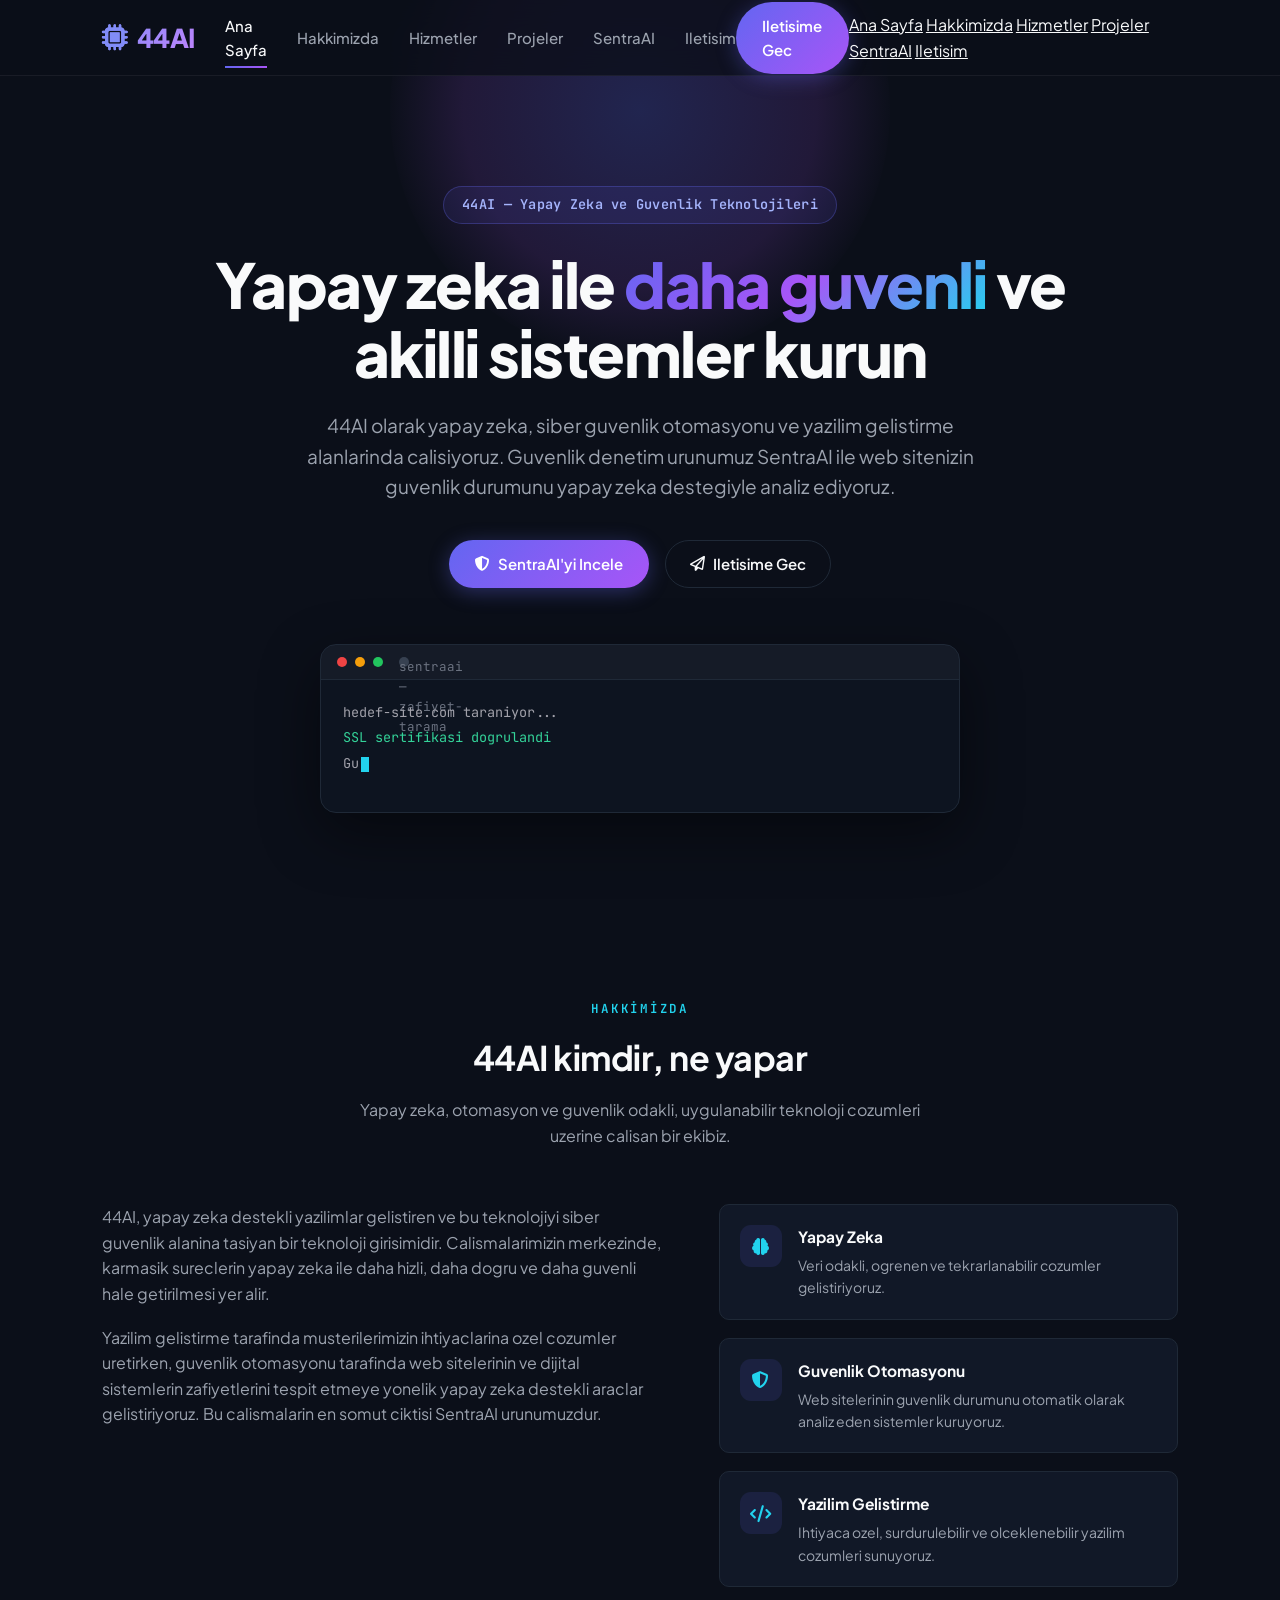
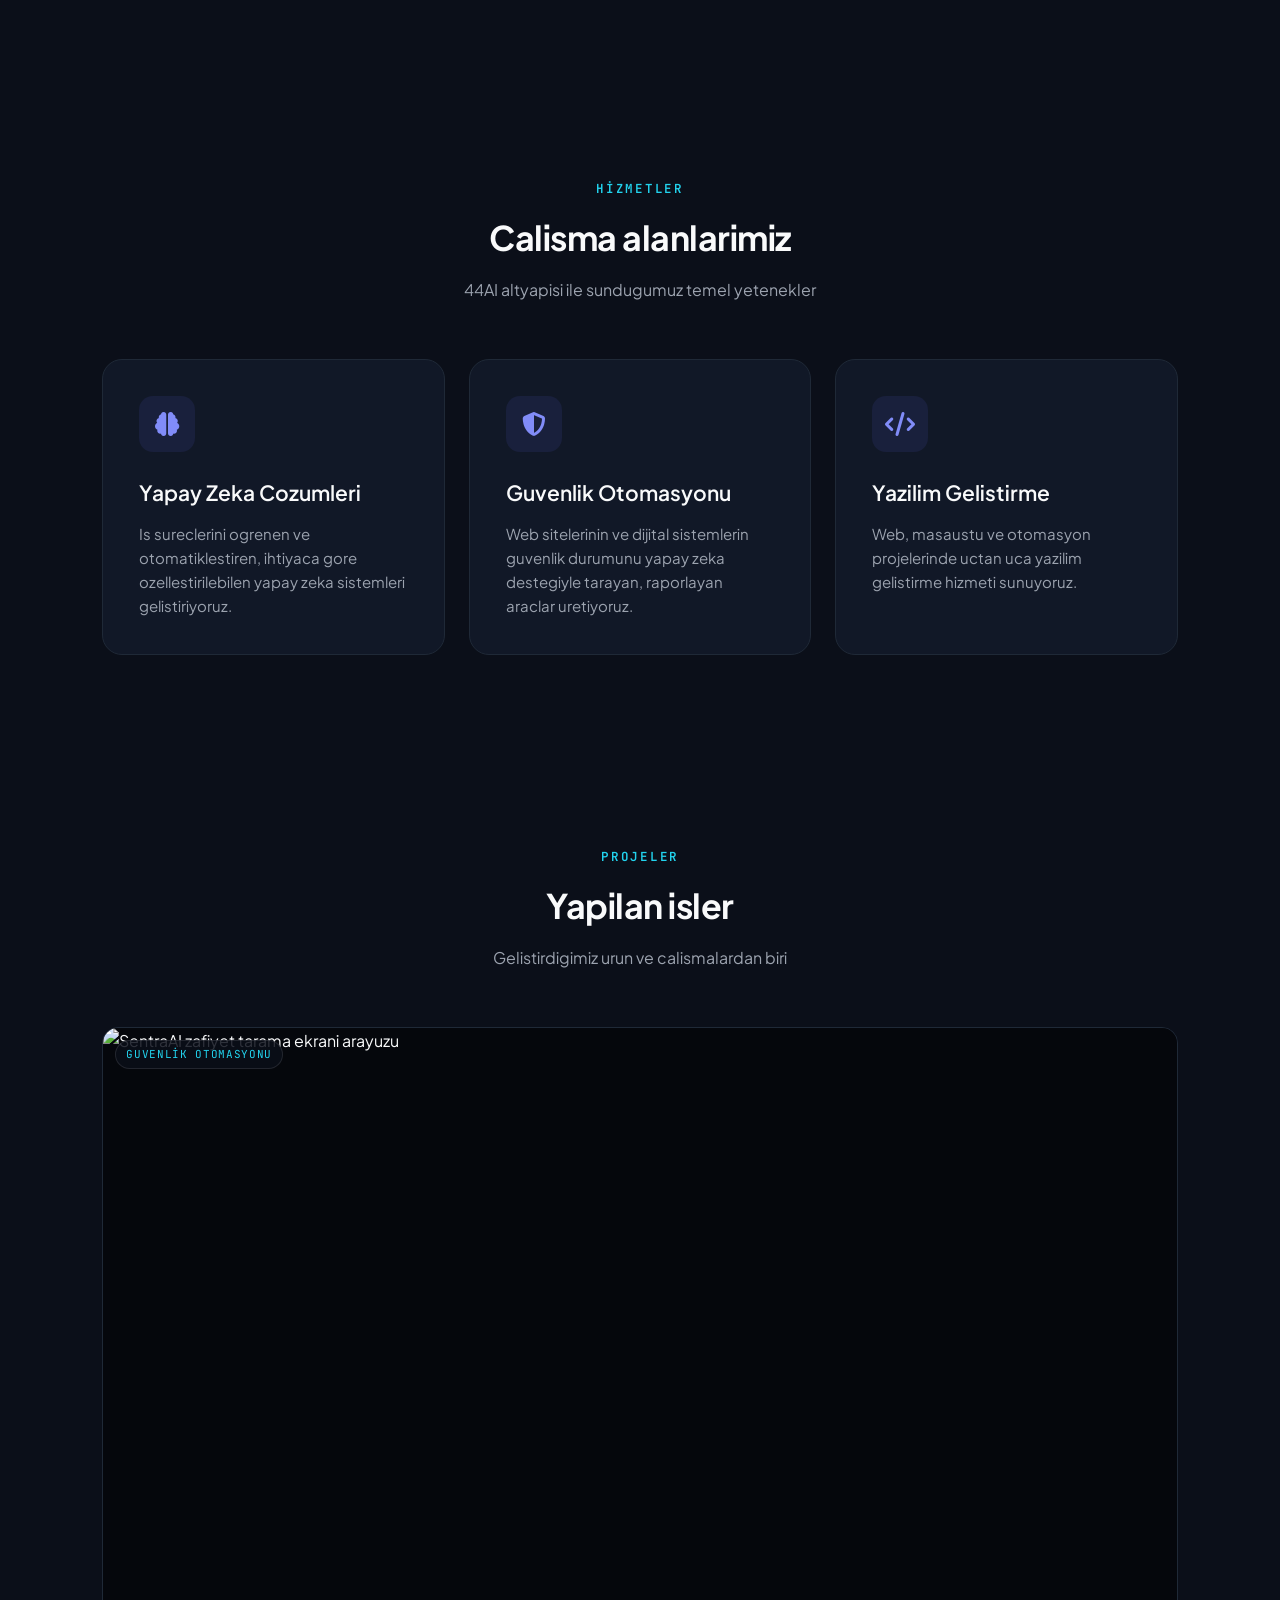
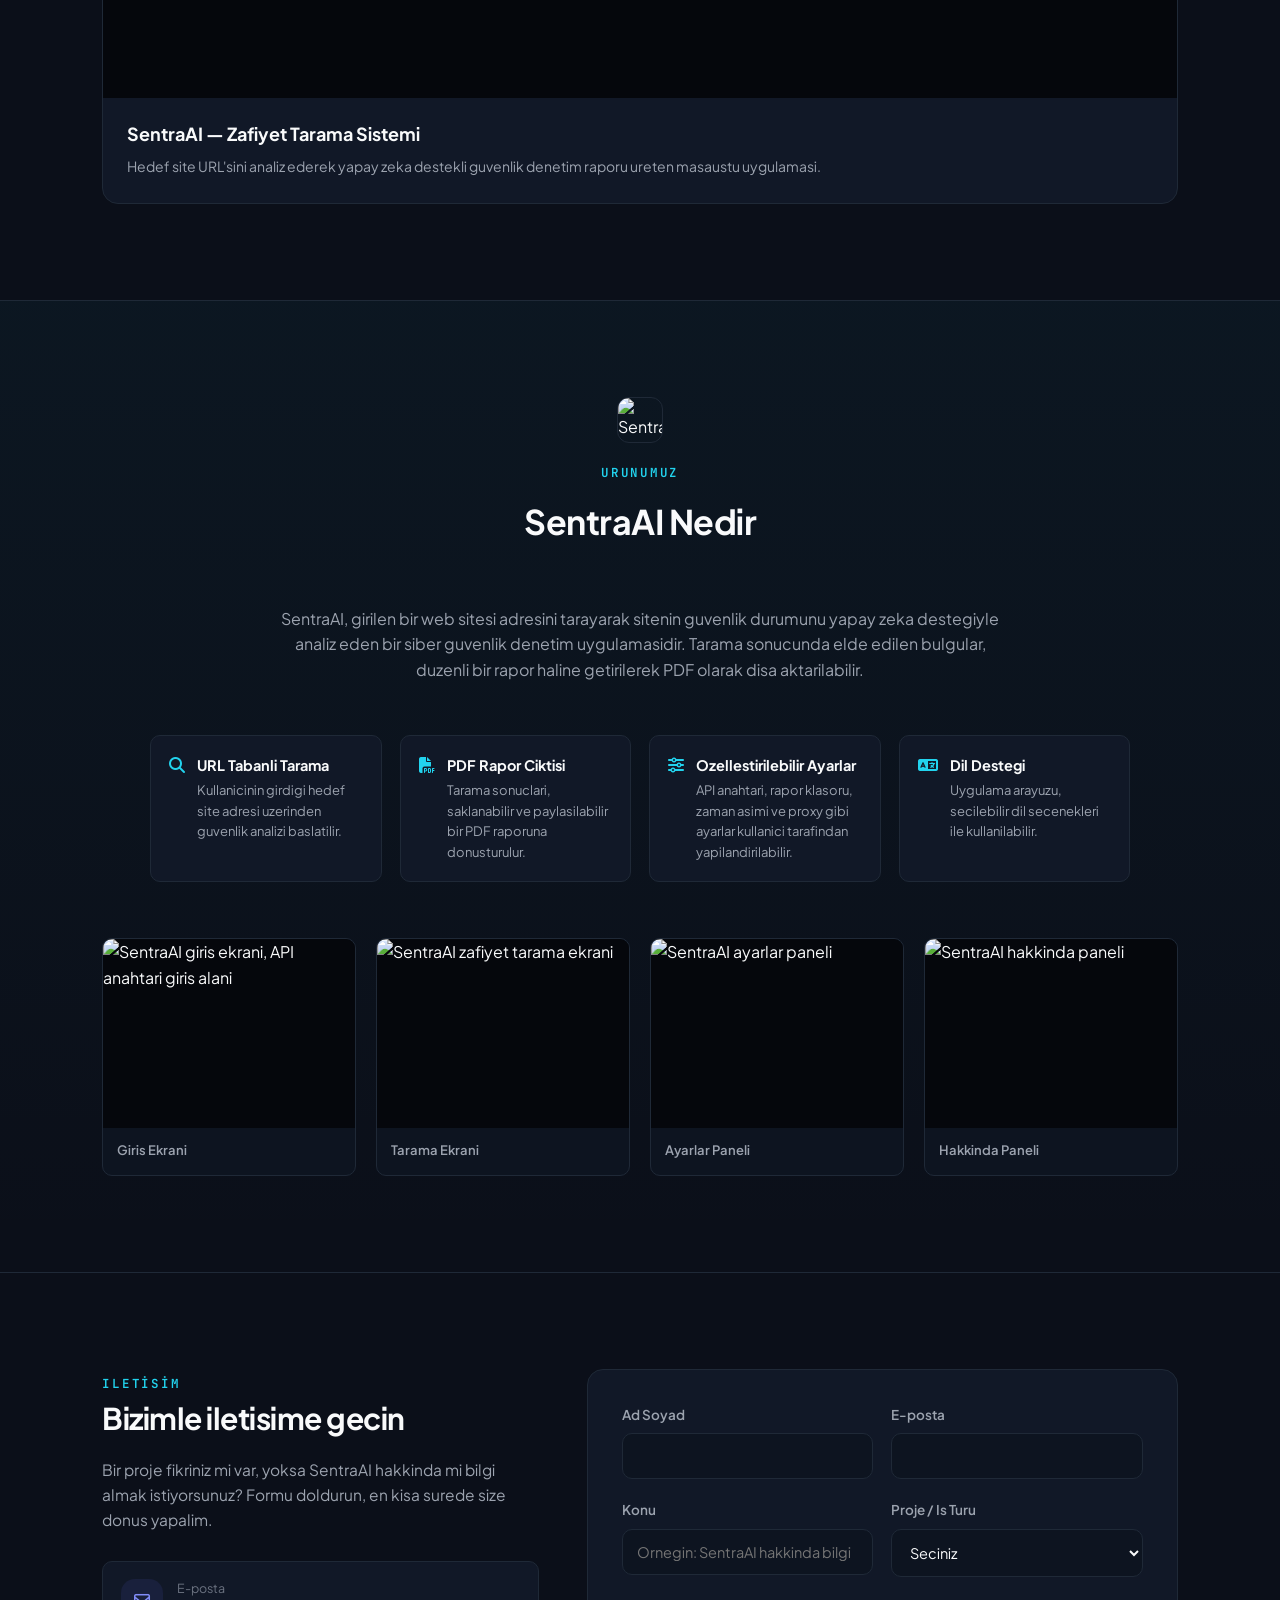
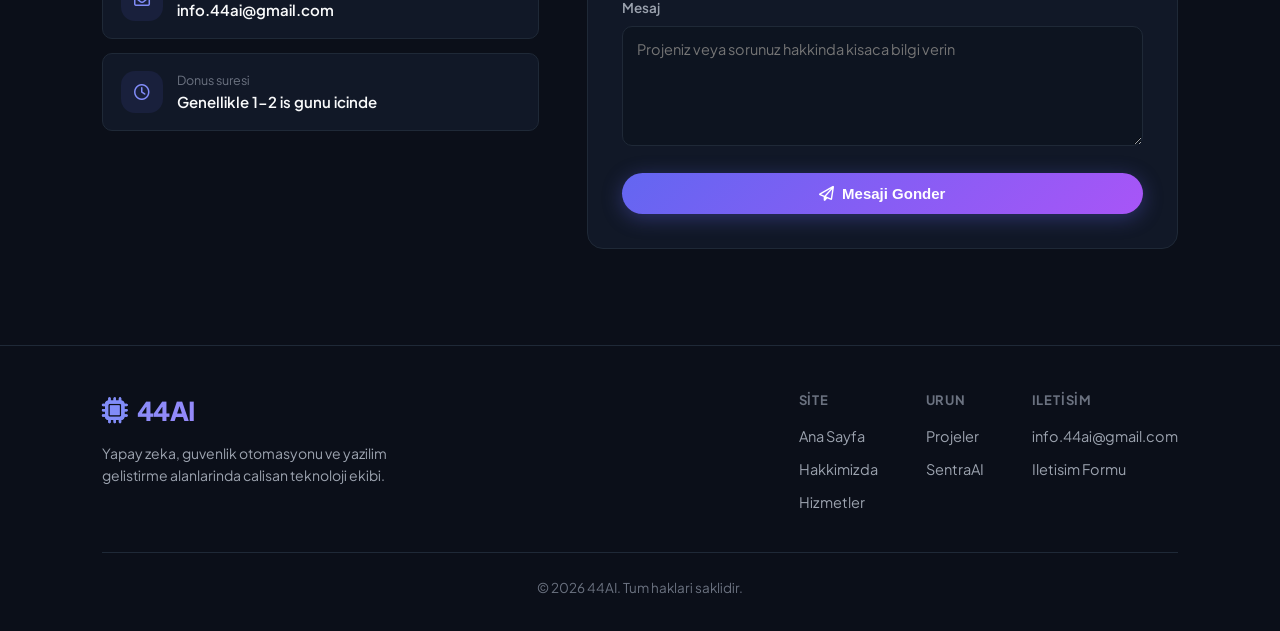
==== commit b24ea17d: "Add files via upload" ====
--- a/index.html
+++ b/index.html
@@ -3,296 +3,372 @@
 <head>
     <meta charset="UTF-8">
     <meta name="viewport" content="width=device-width, initial-scale=1.0">
-    <title>44AI - Yapay Zeka Çözümleri</title>
+    <title>44AI | Yapay Zeka, Guvenlik Otomasyonu ve Yazilim Gelistirme</title>
+    <meta name="description" content="44AI; yapay zeka, siber guvenlik otomasyonu ve yazilim gelistirme alanlarinda calisan bir teknoloji ekibidir. Guvenlik denetim urunumuz SentraAI ile tanisin.">
+    <meta name="keywords" content="44AI, SentraAI, yapay zeka, siber guvenlik, guvenlik otomasyonu, yazilim gelistirme, zafiyet tarama">
+    <meta name="author" content="44AI">
+    <link rel="canonical" href="https://koraycaliskan.github.io/44ai/">
+
+    <!-- Open Graph -->
+    <meta property="og:type" content="website">
+    <meta property="og:title" content="44AI | Yapay Zeka ve Guvenlik Otomasyonu">
+    <meta property="og:description" content="Yapay zeka destekli otomasyon, siber guvenlik ve yazilim gelistirme cozumleri. SentraAI ile web sitenizin guvenlik durumunu analiz edin.">
+    <meta property="og:image" content="images/sentraai-4-hakkinda-paneli.png">
+    <meta property="og:locale" content="tr_TR">
+    <meta name="twitter:card" content="summary_large_image">
+    <meta name="twitter:title" content="44AI | Yapay Zeka ve Guvenlik Otomasyonu">
+    <meta name="twitter:description" content="Yapay zeka, guvenlik otomasyonu ve yazilim gelistirme. SentraAI ile web sitenizin guvenlik durumunu analiz edin.">
+
     <link rel="preconnect" href="https://fonts.googleapis.com">
     <link rel="preconnect" href="https://fonts.gstatic.com" crossorigin>
-    <link href="https://fonts.googleapis.com/css2?family=Plus+Jakarta+Sans:wght@300;400;600;700;800&display=swap" rel="stylesheet">
+    <link href="https://fonts.googleapis.com/css2?family=Plus+Jakarta+Sans:wght@300;400;500;600;700;800&family=JetBrains+Mono:wght@400;500;600&display=swap" rel="stylesheet">
     <link rel="stylesheet" href="https://cdnjs.cloudflare.com/ajax/libs/font-awesome/6.5.1/css/all.min.css">
-    <style>
-        :root {
-            --bg-color: #0b0f19;
-            --card-bg: #111827;
-            --border-color: #1f2937;
-            --accent-primary: #6366f1;
-            --accent-secondary: #a855f7;
-            --text-main: #f9fafb;
-            --text-muted: #9ca3af;
-        }
-
-        * {
-            margin: 0;
-            padding: 0;
-            box-sizing: border-box;
-            font-family: 'Plus Jakarta Sans', sans-serif;
-        }
-
-        body {
-            background-color: var(--bg-color);
-            color: var(--text-main);
-            overflow-x: hidden;
-            line-height: 1.6;
-        }
-
-        /* Ambient Glow Effect */
-        .glow {
-            position: absolute;
-            width: 400px;
-            height: 400px;
-            background: radial-gradient(circle, rgba(99,102,241,0.25) 0%, rgba(168,85,247,0.15) 50%, rgba(0,0,0,0) 70%);
-            border-radius: 50%;
-            top: -100px;
-            left: 50%;
-            transform: translateX(-50%);
-            z-index: 0;
-            pointer-events: none;
-        }
-
-        /* Header */
-        header {
-            display: flex;
-            justify-content: space-between;
-            align-items: center;
-            padding: 24px 8%;
-            position: relative;
-            z-index: 10;
-            border-bottom: 1px solid rgba(255, 255, 255, 0.05);
-        }
-
-        .logo {
-            font-size: 28px;
-            font-weight: 800;
-            letter-spacing: -0.5px;
-            background: linear-gradient(135deg, #818cf8, #c084fc);
-            -webkit-background-clip: text;
-            -webkit-text-fill-color: transparent;
-            display: flex;
-            align-items: center;
-            gap: 8px;
-        }
-
-        nav a {
-            color: var(--text-muted);
-            text-decoration: none;
-            margin-left: 32px;
-            font-weight: 500;
-            transition: color 0.3s ease;
-        }
-
-        nav a:hover {
-            color: var(--text-main);
-        }
-
-        .btn-primary {
-            background: linear-gradient(135deg, var(--accent-primary), var(--accent-secondary));
-            color: #fff;
-            padding: 12px 28px;
-            border-radius: 99px;
-            text-decoration: none;
-            font-weight: 600;
-            display: inline-block;
-            transition: transform 0.2s ease, box-shadow 0.2s ease;
-            box-shadow: 0 4px 20px rgba(99, 102, 241, 0.4);
-        }
-
-        .btn-primary:hover {
-            transform: translateY(-2px);
-            box-shadow: 0 6px 25px rgba(168, 85, 247, 0.5);
-        }
-
-        /* Hero Section */
-        .hero {
-            text-align: center;
-            padding: 100px 20px 80px;
-            position: relative;
-            z-index: 1;
-            max-width: 900px;
-            margin: 0 auto;
-        }
-
-        .badge {
-            background: rgba(99, 102, 241, 0.1);
-            border: 1px solid rgba(99, 102, 241, 0.3);
-            color: #a5b4fc;
-            padding: 6px 18px;
-            border-radius: 99px;
-            font-size: 14px;
-            font-weight: 600;
-            display: inline-block;
-            margin-bottom: 24px;
-        }
-
-        .hero h1 {
-            font-size: 64px;
-            font-weight: 800;
-            line-height: 1.1;
-            margin-bottom: 24px;
-            letter-spacing: -1.5px;
-        }
-
-        .hero h1 span {
-            background: linear-gradient(135deg, #6366f1, #a855f7, #ec4899);
-            -webkit-background-clip: text;
-            -webkit-text-fill-color: transparent;
-        }
-
-        .hero p {
-            font-size: 20px;
-            color: var(--text-muted);
-            margin-bottom: 40px;
-            max-width: 680px;
-            margin-left: auto;
-            margin-right: auto;
-        }
-
-        /* Features Section */
-        .features {
-            padding: 80px 8%;
-            max-width: 1280px;
-            margin: 0 auto;
-        }
-
-        .section-title {
-            text-align: center;
-            margin-bottom: 60px;
-        }
-
-        .section-title h2 {
-            font-size: 36px;
-            font-weight: 700;
-            margin-bottom: 12px;
-        }
-
-        .section-title p {
-            color: var(--text-muted);
-        }
-
-        .grid {
-            display: grid;
-            grid-template-columns: repeat(auto-fit, minmax(300px, 1fr));
-            gap: 24px;
-        }
-
-        .card {
-            background: var(--card-bg);
-            border: 1px solid var(--border-color);
-            border-radius: 20px;
-            padding: 36px;
-            transition: transform 0.3s ease, border-color 0.3s ease;
-        }
-
-        .card:hover {
-            transform: translateY(-5px);
-            border-color: rgba(99, 102, 241, 0.5);
-        }
-
-        .icon-box {
-            width: 56px;
-            height: 56px;
-            background: rgba(99, 102, 241, 0.1);
-            border-radius: 14px;
-            display: flex;
-            align-items: center;
-            justify-content: center;
-            color: #818cf8;
-            font-size: 24px;
-            margin-bottom: 24px;
-        }
-
-        .card h3 {
-            font-size: 22px;
-            margin-bottom: 12px;
-            font-weight: 600;
-        }
-
-        .card p {
-            color: var(--text-muted);
-            font-size: 15px;
-        }
-
-        /* Footer */
-        footer {
-            border-top: 1px solid var(--border-color);
-            text-align: center;
-            padding: 40px 20px;
-            color: var(--text-muted);
-            font-size: 14px;
-            margin-top: 60px;
-        }
-
-        @media (max-width: 768px) {
-            .hero h1 {
-                font-size: 40px;
-            }
-            .hero p {
-                font-size: 16px;
-            }
-            nav {
-                display: none;
-            }
-        }
-    </style>
+    <link rel="stylesheet" href="style.css">
 </head>
 <body>
 
     <div class="glow"></div>
 
     <header>
-        <div class="logo">
+        <a href="#home" class="logo">
             <i class="fa-solid fa-microchip"></i> 44AI
+        </a>
+
+        <nav class="main-nav" aria-label="Ana navigasyon">
+            <a href="#home">Ana Sayfa</a>
+            <a href="#about">Hakkimizda</a>
+            <a href="#services">Hizmetler</a>
+            <a href="#works">Projeler</a>
+            <a href="#sentraai">SentraAI</a>
+            <a href="#contact">Iletisim</a>
+        </nav>
+
+        <div class="header-actions">
+            <a href="#contact" class="btn-primary">Iletisime Gec</a>
+            <button class="hamburger" id="hamburgerBtn" aria-label="Menuyu ac/kapat" aria-expanded="false" aria-controls="mobileNav">
+                <span></span><span></span><span></span>
+            </button>
         </div>
-        <nav>
-            <a href="#features">Özellikler</a>
-            <a href="#about">Hakkımızda</a>
-            <a href="#contact">İletişim</a>
+
+        <nav class="mobile-nav" id="mobileNav" aria-label="Mobil navigasyon">
+            <a href="#home">Ana Sayfa</a>
+            <a href="#about">Hakkimizda</a>
+            <a href="#services">Hizmetler</a>
+            <a href="#works">Projeler</a>
+            <a href="#sentraai">SentraAI</a>
+            <a href="#contact">Iletisim</a>
         </nav>
-        <a href="#contact" class="btn-primary">Keşfet</a>
     </header>
 
-    <section class="hero">
-        <div class="badge">🚀 Geleceğin Yapay Zeka Teknolojisi</div>
-        <h1><span>44AI</span> ile Akıllı Çözümler Üretin</h1>
-        <p>Yapay zekâ destekli otomasyonlar, veri analitiği ve yenilikçi çözümler ile projelerinizi bir üst seviyeye taşıyın.</p>
-        <div>
-            <a href="#features" class="btn-primary">Başlayın</a>
+    <main>
+        <!-- HERO -->
+        <section class="hero" id="home">
+            <div class="badge">44AI — Yapay Zeka ve Guvenlik Teknolojileri</div>
+            <h1>Yapay zeka ile <span>daha guvenli</span> ve akilli sistemler kurun</h1>
+            <p>44AI olarak yapay zeka, siber guvenlik otomasyonu ve yazilim gelistirme alanlarinda calisiyoruz. Guvenlik denetim urunumuz SentraAI ile web sitenizin guvenlik durumunu yapay zeka destegiyle analiz ediyoruz.</p>
+
+            <div class="hero-actions">
+                <a href="#sentraai" class="btn-primary"><i class="fa-solid fa-shield-halved"></i> SentraAI'yi Incele</a>
+                <a href="#contact" class="btn-secondary"><i class="fa-regular fa-paper-plane"></i> Iletisime Gec</a>
+            </div>
+
+            <div class="scan-terminal" aria-hidden="true">
+                <div class="scan-terminal-bar">
+                    <span style="background:#ef4444"></span>
+                    <span style="background:#f59e0b"></span>
+                    <span style="background:#22c55e"></span>
+                    <span class="scan-terminal-title">sentraai — zafiyet-tarama</span>
+                </div>
+                <div class="scan-terminal-body" id="scanTerminalBody"></div>
+            </div>
+        </section>
+
+        <!-- ABOUT -->
+        <section class="section-pad" id="about">
+            <div class="section-title">
+                <span class="eyebrow">Hakkimizda</span>
+                <h2>44AI kimdir, ne yapar</h2>
+                <p>Yapay zeka, otomasyon ve guvenlik odakli, uygulanabilir teknoloji cozumleri uzerine calisan bir ekibiz.</p>
+            </div>
+
+            <div class="about-grid">
+                <div class="about-text">
+                    <p>44AI, yapay zeka destekli yazilimlar gelistiren ve bu teknolojiyi siber guvenlik alanina tasiyan bir teknoloji girisimidir. Calismalarimizin merkezinde, karmasik sureclerin yapay zeka ile daha hizli, daha dogru ve daha guvenli hale getirilmesi yer alir.</p>
+                    <p>Yazilim gelistirme tarafinda musterilerimizin ihtiyaclarina ozel cozumler uretirken, guvenlik otomasyonu tarafinda web sitelerinin ve dijital sistemlerin zafiyetlerini tespit etmeye yonelik yapay zeka destekli araclar gelistiriyoruz. Bu calismalarin en somut ciktisi SentraAI urunumuzdur.</p>
+                </div>
+
+                <div class="about-pillars">
+                    <div class="pillar">
+                        <div class="pillar-icon"><i class="fa-solid fa-brain"></i></div>
+                        <div>
+                            <h4>Yapay Zeka</h4>
+                            <p>Veri odakli, ogrenen ve tekrarlanabilir cozumler gelistiriyoruz.</p>
+                        </div>
+                    </div>
+                    <div class="pillar">
+                        <div class="pillar-icon"><i class="fa-solid fa-shield-halved"></i></div>
+                        <div>
+                            <h4>Guvenlik Otomasyonu</h4>
+                            <p>Web sitelerinin guvenlik durumunu otomatik olarak analiz eden sistemler kuruyoruz.</p>
+                        </div>
+                    </div>
+                    <div class="pillar">
+                        <div class="pillar-icon"><i class="fa-solid fa-code"></i></div>
+                        <div>
+                            <h4>Yazilim Gelistirme</h4>
+                            <p>Ihtiyaca ozel, surdurulebilir ve olceklenebilir yazilim cozumleri sunuyoruz.</p>
+                        </div>
+                    </div>
+                </div>
+            </div>
+        </section>
+
+        <!-- SERVICES / FEATURES -->
+        <section class="section-pad" id="services">
+            <div class="section-title">
+                <span class="eyebrow">Hizmetler</span>
+                <h2>Calisma alanlarimiz</h2>
+                <p>44AI altyapisi ile sundugumuz temel yetenekler</p>
+            </div>
+
+            <div class="grid">
+                <div class="card">
+                    <div class="icon-box">
+                        <i class="fa-solid fa-brain"></i>
+                    </div>
+                    <h3>Yapay Zeka Cozumleri</h3>
+                    <p>Is sureclerini ogrenen ve otomatiklestiren, ihtiyaca gore ozellestirilebilen yapay zeka sistemleri gelistiriyoruz.</p>
+                </div>
+
+                <div class="card">
+                    <div class="icon-box">
+                        <i class="fa-solid fa-shield-halved"></i>
+                    </div>
+                    <h3>Guvenlik Otomasyonu</h3>
+                    <p>Web sitelerinin ve dijital sistemlerin guvenlik durumunu yapay zeka destegiyle tarayan, raporlayan araclar uretiyoruz.</p>
+                </div>
+
+                <div class="card">
+                    <div class="icon-box">
+                        <i class="fa-solid fa-code"></i>
+                    </div>
+                    <h3>Yazilim Gelistirme</h3>
+                    <p>Web, masaustu ve otomasyon projelerinde uctan uca yazilim gelistirme hizmeti sunuyoruz.</p>
+                </div>
+            </div>
+        </section>
+
+        <!-- WORKS / PROJECTS -->
+        <section class="section-pad" id="works">
+            <div class="section-title">
+                <span class="eyebrow">Projeler</span>
+                <h2>Yapilan isler</h2>
+                <p>Gelistirdigimiz urun ve calismalardan biri</p>
+            </div>
+
+            <div class="works-grid">
+                <article class="work-card" data-lightbox-trigger data-img="images/sentraai-2-tarama-ekrani.png" data-caption="SentraAI — zafiyet tarama ekrani">
+                    <div class="work-thumb">
+                        <span class="work-tag">Guvenlik Otomasyonu</span>
+                        <img src="images/sentraai-2-tarama-ekrani.png" alt="SentraAI zafiyet tarama ekrani arayuzu" loading="lazy">
+                    </div>
+                    <div class="work-info">
+                        <h3>SentraAI — Zafiyet Tarama Sistemi</h3>
+                        <p>Hedef site URL'sini analiz ederek yapay zeka destekli guvenlik denetim raporu ureten masaustu uygulamasi.</p>
+                    </div>
+                </article>
+            </div>
+        </section>
+
+        <!-- SENTRAAI -->
+        <section class="sentra-section" id="sentraai">
+            <div class="section-pad">
+                <div class="sentra-header">
+                    <div class="sentra-logo-mark">
+                        <img src="images/sentraai-1-giris-ekrani.png" alt="SentraAI logo" style="object-fit:cover; object-position: 20% 40%;">
+                    </div>
+                </div>
+                <div class="section-title">
+                    <span class="eyebrow">Urunumuz</span>
+                    <h2>SentraAI Nedir</h2>
+                </div>
+
+                <p class="sentra-intro">SentraAI, girilen bir web sitesi adresini tarayarak sitenin guvenlik durumunu yapay zeka destegiyle analiz eden bir siber guvenlik denetim uygulamasidir. Tarama sonucunda elde edilen bulgular, duzenli bir rapor haline getirilerek PDF olarak disa aktarilabilir.</p>
+
+                <div class="sentra-feature-list">
+                    <div class="sentra-feature">
+                        <i class="fa-solid fa-magnifying-glass"></i>
+                        <div>
+                            <h4>URL Tabanli Tarama</h4>
+                            <p>Kullanicinin girdigi hedef site adresi uzerinden guvenlik analizi baslatilir.</p>
+                        </div>
+                    </div>
+                    <div class="sentra-feature">
+                        <i class="fa-solid fa-file-pdf"></i>
+                        <div>
+                            <h4>PDF Rapor Ciktisi</h4>
+                            <p>Tarama sonuclari, saklanabilir ve paylasilabilir bir PDF raporuna donusturulur.</p>
+                        </div>
+                    </div>
+                    <div class="sentra-feature">
+                        <i class="fa-solid fa-sliders"></i>
+                        <div>
+                            <h4>Ozellestirilebilir Ayarlar</h4>
+                            <p>API anahtari, rapor klasoru, zaman asimi ve proxy gibi ayarlar kullanici tarafindan yapilandirilabilir.</p>
+                        </div>
+                    </div>
+                    <div class="sentra-feature">
+                        <i class="fa-solid fa-language"></i>
+                        <div>
+                            <h4>Dil Destegi</h4>
+                            <p>Uygulama arayuzu, secilebilir dil secenekleri ile kullanilabilir.</p>
+                        </div>
+                    </div>
+                </div>
+
+                <div class="sentra-gallery">
+                    <figure class="sentra-shot" data-lightbox-trigger data-img="images/sentraai-1-giris-ekrani.png" data-caption="Giris ekrani — API anahtari ile sisteme giris">
+                        <div class="shot-frame">
+                            <img src="images/sentraai-1-giris-ekrani.png" alt="SentraAI giris ekrani, API anahtari giris alani" loading="lazy">
+                        </div>
+                        <figcaption>Giris Ekrani</figcaption>
+                    </figure>
+
+                    <figure class="sentra-shot" data-lightbox-trigger data-img="images/sentraai-2-tarama-ekrani.png" data-caption="Zafiyet tarama ekrani ve raporu PDF olarak kaydetme">
+                        <div class="shot-frame">
+                            <img src="images/sentraai-2-tarama-ekrani.png" alt="SentraAI zafiyet tarama ekrani" loading="lazy">
+                        </div>
+                        <figcaption>Tarama Ekrani</figcaption>
+                    </figure>
+
+                    <figure class="sentra-shot" data-lightbox-trigger data-img="images/sentraai-3-ayarlar-paneli.png" data-caption="Genel ayarlar paneli — API anahtari, rapor klasoru, zaman asimi, proxy ve dil secenekleri">
+                        <div class="shot-frame">
+                            <img src="images/sentraai-3-ayarlar-paneli.png" alt="SentraAI ayarlar paneli" loading="lazy">
+                        </div>
+                        <figcaption>Ayarlar Paneli</figcaption>
+                    </figure>
+
+                    <figure class="sentra-shot" data-lightbox-trigger data-img="images/sentraai-4-hakkinda-paneli.png" data-caption="Hakkinda paneli — SentraAI surum bilgisi ve aciklamasi">
+                        <div class="shot-frame">
+                            <img src="images/sentraai-4-hakkinda-paneli.png" alt="SentraAI hakkinda paneli" loading="lazy">
+                        </div>
+                        <figcaption>Hakkinda Paneli</figcaption>
+                    </figure>
+                </div>
+            </div>
+        </section>
+
+        <!-- CONTACT -->
+        <section class="section-pad" id="contact">
+            <div class="contact-grid">
+                <div class="contact-info">
+                    <span class="eyebrow">Iletisim</span>
+                    <h2>Bizimle iletisime gecin</h2>
+                    <p>Bir proje fikriniz mi var, yoksa SentraAI hakkinda mi bilgi almak istiyorsunuz? Formu doldurun, en kisa surede size donus yapalim.</p>
+
+                    <a href="mailto:info.44ai@gmail.com" class="contact-detail">
+                        <div class="icon-box"><i class="fa-regular fa-envelope"></i></div>
+                        <div>
+                            <div class="label">E-posta</div>
+                            <div class="value">info.44ai@gmail.com</div>
+                        </div>
+                    </a>
+
+                    <div class="contact-detail" style="cursor:default;">
+                        <div class="icon-box"><i class="fa-regular fa-clock"></i></div>
+                        <div>
+                            <div class="label">Donus suresi</div>
+                            <div class="value">Genellikle 1-2 is gunu icinde</div>
+                        </div>
+                    </div>
+                </div>
+
+                <form class="contact-form" id="contactForm" action="https://formspree.io/f/mqpzqwyz" method="POST">
+                    <div class="form-row">
+                        <div class="form-group">
+                            <label for="fullName">Ad Soyad</label>
+                            <input type="text" id="fullName" name="fullName" required autocomplete="name">
+                        </div>
+                        <div class="form-group">
+                            <label for="email">E-posta</label>
+                            <input type="email" id="email" name="email" required autocomplete="email">
+                        </div>
+                    </div>
+
+                    <div class="form-row">
+                        <div class="form-group">
+                            <label for="subject">Konu</label>
+                            <input type="text" id="subject" name="subject" placeholder="Ornegin: SentraAI hakkinda bilgi">
+                        </div>
+                        <div class="form-group">
+                            <label for="projectType">Proje / Is Turu</label>
+                            <select id="projectType" name="projectType">
+                                <option value="">Seciniz</option>
+                                <option value="yapay-zeka">Yapay Zeka</option>
+                                <option value="guvenlik">Guvenlik Otomasyonu</option>
+                                <option value="yazilim">Yazilim Gelistirme</option>
+                                <option value="sentraai">SentraAI Hakkinda</option>
+                                <option value="diger">Diger</option>
+                            </select>
+                        </div>
+                    </div>
+
+                    <div class="form-group">
+                        <label for="message">Mesaj</label>
+                        <textarea id="message" name="message" required placeholder="Projeniz veya sorunuz hakkinda kisaca bilgi verin"></textarea>
+                    </div>
+
+                    <button type="submit" class="btn-primary" id="submitBtn" style="width:100%; justify-content:center;">
+                        <i class="fa-regular fa-paper-plane"></i> Mesaji Gonder
+                    </button>
+
+                    <div class="form-status" id="formStatus" role="status"></div>
+                </form>
+            </div>
+        </section>
+    </main>
+
+    <footer>
+        <div class="footer-top">
+            <div class="footer-brand">
+                <div class="logo"><i class="fa-solid fa-microchip"></i> 44AI</div>
+                <p>Yapay zeka, guvenlik otomasyonu ve yazilim gelistirme alanlarinda calisan teknoloji ekibi.</p>
+            </div>
+
+            <div class="footer-links">
+                <div class="footer-col">
+                    <h5>Site</h5>
+                    <a href="#home">Ana Sayfa</a>
+                    <a href="#about">Hakkimizda</a>
+                    <a href="#services">Hizmetler</a>
+                </div>
+                <div class="footer-col">
+                    <h5>Urun</h5>
+                    <a href="#works">Projeler</a>
+                    <a href="#sentraai">SentraAI</a>
+                </div>
+                <div class="footer-col">
+                    <h5>Iletisim</h5>
+                    <a href="mailto:info.44ai@gmail.com">info.44ai@gmail.com</a>
+                    <a href="#contact">Iletisim Formu</a>
+                </div>
+            </div>
         </div>
-    </section>
-
-    <section class="features" id="features">
-        <div class="section-title">
-            <h2>Öne Çıkan Nitelikler</h2>
-            <p>44AI altyapısı ile sunulan temel yetenekler</p>
+
+        <div class="footer-bottom">
+            <p>&copy; 2026 44AI. Tum haklari saklidir.</p>
         </div>
-
-        <div class="grid">
-            <div class="card">
-                <div class="icon-box">
-                    <i class="fa-solid fa-brain"></i>
-                </div>
-                <h3>Akıllı Otomasyon</h3>
-                <p>Karmaşık iş süreçlerinizi öğrenen ve otomatikleştiren özel yapay zekâ algoritmaları.</p>
-            </div>
-
-            <div class="card">
-                <div class="icon-box">
-                    <i class="fa-solid fa-chart-line"></i>
-                </div>
-                <h3>Gelişmiş Analitik</h3>
-                <p>Büyük verilerinizi anlamlandırarak geleceğe yönelik doğru tahminlemeler yapın.</p>
-            </div>
-
-            <div class="card">
-                <div class="icon-box">
-                    <i class="fa-solid fa-bolt"></i>
-                </div>
-                <h3>Yüksek Performans</h3>
-                <p>Hızlı entegrasyon ve minimum gecikme süresi ile kesintisiz kullanıcı deneyimi.</p>
-            </div>
+    </footer>
+
+    <!-- LIGHTBOX -->
+    <div class="lightbox" id="lightbox">
+        <button class="lightbox-close" id="lightboxClose" aria-label="Kapat"><i class="fa-solid fa-xmark"></i></button>
+        <div class="lightbox-content">
+            <img src="" alt="" id="lightboxImg">
+            <p class="lightbox-caption" id="lightboxCaption"></p>
         </div>
-    </section>
-
-    <footer>
-        <p>&copy; 2026 44AI. Tüm hakları saklıdır.</p>
-    </footer>
-
+    </div>
+
+    <script src="script.js"></script>
 </body>
 </html>
--- a/style.css
+++ b/style.css
@@ -0,0 +1,888 @@
+/* ==========================================================================
+   44AI — Stylesheet
+   ========================================================================== */
+
+:root {
+    /* Color tokens */
+    --bg-color: #0b0f19;
+    --bg-elevated: #0d1420;
+    --card-bg: #111827;
+    --card-bg-hover: #151f30;
+    --border-color: #1f2937;
+    --border-hover: rgba(99, 102, 241, 0.45);
+
+    --accent-primary: #6366f1;
+    --accent-secondary: #a855f7;
+    --accent-cyan: #22d3ee;
+
+    --text-main: #f9fafb;
+    --text-muted: #9ca3af;
+    --text-dim: #6b7280;
+
+    --success: #34d399;
+    --danger: #f87171;
+
+    /* Type */
+    --font-display: 'Plus Jakarta Sans', sans-serif;
+    --font-mono: 'JetBrains Mono', 'Courier New', monospace;
+
+    /* Layout */
+    --max-width: 1280px;
+    --radius-sm: 10px;
+    --radius-md: 16px;
+    --radius-lg: 24px;
+    --header-height: 76px;
+}
+
+* {
+    margin: 0;
+    padding: 0;
+    box-sizing: border-box;
+}
+
+html {
+    scroll-behavior: smooth;
+    scroll-padding-top: var(--header-height);
+}
+
+@media (prefers-reduced-motion: reduce) {
+    html { scroll-behavior: auto; }
+    *, *::before, *::after {
+        animation-duration: 0.01ms !important;
+        animation-iteration-count: 1 !important;
+        transition-duration: 0.01ms !important;
+        scroll-behavior: auto !important;
+    }
+}
+
+body {
+    background-color: var(--bg-color);
+    color: var(--text-main);
+    font-family: var(--font-display);
+    overflow-x: hidden;
+    line-height: 1.6;
+}
+
+img { max-width: 100%; display: block; }
+
+a { color: inherit; }
+
+.container {
+    max-width: var(--max-width);
+    margin: 0 auto;
+    padding: 0 8%;
+}
+
+.eyebrow {
+    font-family: var(--font-mono);
+    font-size: 12.5px;
+    letter-spacing: 0.14em;
+    text-transform: uppercase;
+    color: var(--accent-cyan);
+    font-weight: 600;
+}
+
+/* Ambient glow */
+.glow {
+    position: absolute;
+    width: 500px;
+    height: 500px;
+    background: radial-gradient(circle, rgba(99,102,241,0.25) 0%, rgba(168,85,247,0.14) 50%, rgba(0,0,0,0) 72%);
+    border-radius: 50%;
+    top: -140px;
+    left: 50%;
+    transform: translateX(-50%);
+    z-index: 0;
+    pointer-events: none;
+}
+
+.glow-cyan {
+    position: absolute;
+    width: 460px;
+    height: 460px;
+    background: radial-gradient(circle, rgba(34,211,238,0.16) 0%, rgba(0,0,0,0) 70%);
+    border-radius: 50%;
+    z-index: 0;
+    pointer-events: none;
+}
+
+/* ==========================================================================
+   Header / Navigation
+   ========================================================================== */
+
+header {
+    display: flex;
+    justify-content: space-between;
+    align-items: center;
+    padding: 0 8%;
+    height: var(--header-height);
+    position: sticky;
+    top: 0;
+    z-index: 100;
+    background: rgba(11, 15, 25, 0.78);
+    backdrop-filter: blur(14px);
+    -webkit-backdrop-filter: blur(14px);
+    border-bottom: 1px solid rgba(255, 255, 255, 0.06);
+}
+
+.logo {
+    font-size: 26px;
+    font-weight: 800;
+    letter-spacing: -0.5px;
+    background: linear-gradient(135deg, #818cf8, #c084fc);
+    -webkit-background-clip: text;
+    -webkit-text-fill-color: transparent;
+    display: flex;
+    align-items: center;
+    gap: 9px;
+    text-decoration: none;
+}
+
+.logo i { -webkit-text-fill-color: #818cf8; }
+
+nav.main-nav {
+    display: flex;
+    align-items: center;
+}
+
+nav.main-nav a {
+    color: var(--text-muted);
+    text-decoration: none;
+    margin-left: 30px;
+    font-weight: 500;
+    font-size: 15px;
+    transition: color 0.25s ease;
+    position: relative;
+}
+
+nav.main-nav a::after {
+    content: '';
+    position: absolute;
+    left: 0;
+    bottom: -6px;
+    width: 0;
+    height: 2px;
+    background: linear-gradient(90deg, var(--accent-primary), var(--accent-secondary));
+    transition: width 0.25s ease;
+}
+
+nav.main-nav a:hover { color: var(--text-main); }
+nav.main-nav a:hover::after,
+nav.main-nav a.active::after { width: 100%; }
+nav.main-nav a.active { color: var(--text-main); }
+
+.header-actions { display: flex; align-items: center; gap: 20px; }
+
+.btn-primary {
+    background: linear-gradient(135deg, var(--accent-primary), var(--accent-secondary));
+    color: #fff;
+    padding: 12px 26px;
+    border-radius: 99px;
+    text-decoration: none;
+    font-weight: 600;
+    font-size: 15px;
+    border: none;
+    cursor: pointer;
+    display: inline-flex;
+    align-items: center;
+    gap: 8px;
+    transition: transform 0.2s ease, box-shadow 0.2s ease;
+    box-shadow: 0 4px 20px rgba(99, 102, 241, 0.35);
+}
+
+.btn-primary:hover {
+    transform: translateY(-2px);
+    box-shadow: 0 6px 25px rgba(168, 85, 247, 0.45);
+}
+
+.btn-secondary {
+    background: transparent;
+    color: var(--text-main);
+    padding: 11px 24px;
+    border-radius: 99px;
+    text-decoration: none;
+    font-weight: 600;
+    font-size: 15px;
+    border: 1px solid var(--border-color);
+    cursor: pointer;
+    display: inline-flex;
+    align-items: center;
+    gap: 8px;
+    transition: border-color 0.25s ease, background 0.25s ease;
+}
+
+.btn-secondary:hover {
+    border-color: var(--border-hover);
+    background: rgba(99, 102, 241, 0.08);
+}
+
+/* Hamburger */
+.hamburger {
+    display: none;
+    flex-direction: column;
+    justify-content: center;
+    gap: 5px;
+    width: 40px;
+    height: 40px;
+    background: none;
+    border: 1px solid var(--border-color);
+    border-radius: 10px;
+    cursor: pointer;
+}
+
+.hamburger span {
+    display: block;
+    width: 18px;
+    height: 2px;
+    background: var(--text-main);
+    margin: 0 auto;
+    transition: transform 0.3s ease, opacity 0.3s ease;
+}
+
+.hamburger.open span:nth-child(1) { transform: translateY(7px) rotate(45deg); }
+.hamburger.open span:nth-child(2) { opacity: 0; }
+.hamburger.open span:nth-child(3) { transform: translateY(-7px) rotate(-45deg); }
+
+/* ==========================================================================
+   Hero
+   ========================================================================== */
+
+.hero {
+    text-align: center;
+    padding: 110px 20px 90px;
+    position: relative;
+    z-index: 1;
+    max-width: 920px;
+    margin: 0 auto;
+}
+
+.badge {
+    background: rgba(99, 102, 241, 0.1);
+    border: 1px solid rgba(99, 102, 241, 0.3);
+    color: #a5b4fc;
+    padding: 7px 18px;
+    border-radius: 99px;
+    font-size: 13.5px;
+    font-weight: 600;
+    font-family: var(--font-mono);
+    letter-spacing: 0.02em;
+    display: inline-block;
+    margin-bottom: 26px;
+}
+
+.hero h1 {
+    font-size: 62px;
+    font-weight: 800;
+    line-height: 1.12;
+    margin-bottom: 22px;
+    letter-spacing: -1.5px;
+}
+
+.hero h1 span {
+    background: linear-gradient(135deg, #6366f1, #a855f7, #22d3ee);
+    -webkit-background-clip: text;
+    -webkit-text-fill-color: transparent;
+}
+
+.hero p {
+    font-size: 19px;
+    color: var(--text-muted);
+    margin-bottom: 38px;
+    max-width: 680px;
+    margin-left: auto;
+    margin-right: auto;
+}
+
+.hero-actions {
+    display: flex;
+    justify-content: center;
+    gap: 16px;
+    flex-wrap: wrap;
+    margin-bottom: 56px;
+}
+
+/* Hero scan terminal — signature element */
+.scan-terminal {
+    max-width: 640px;
+    margin: 0 auto;
+    background: var(--bg-elevated);
+    border: 1px solid var(--border-color);
+    border-radius: var(--radius-md);
+    overflow: hidden;
+    text-align: left;
+    box-shadow: 0 20px 60px rgba(0,0,0,0.45);
+}
+
+.scan-terminal-bar {
+    display: flex;
+    align-items: center;
+    gap: 8px;
+    padding: 12px 16px;
+    background: rgba(255,255,255,0.03);
+    border-bottom: 1px solid var(--border-color);
+}
+
+.scan-terminal-bar span {
+    width: 10px;
+    height: 10px;
+    border-radius: 50%;
+    background: #374151;
+}
+
+.scan-terminal-title {
+    margin-left: 8px;
+    font-family: var(--font-mono);
+    font-size: 12.5px;
+    color: var(--text-dim);
+}
+
+.scan-terminal-body {
+    padding: 20px 22px;
+    font-family: var(--font-mono);
+    font-size: 13.5px;
+    line-height: 1.9;
+    min-height: 132px;
+    color: #a1a1aa;
+}
+
+.scan-terminal-body .line-ok { color: var(--success); }
+.scan-terminal-body .line-warn { color: #fbbf24; }
+.scan-terminal-body .cursor {
+    display: inline-block;
+    width: 8px;
+    height: 15px;
+    background: var(--accent-cyan);
+    margin-left: 2px;
+    vertical-align: middle;
+    animation: blink 1s steps(1) infinite;
+}
+
+@keyframes blink { 50% { opacity: 0; } }
+
+/* ==========================================================================
+   Section shared
+   ========================================================================== */
+
+section { position: relative; z-index: 1; }
+
+.section-pad {
+    padding: 96px 8%;
+    max-width: var(--max-width);
+    margin: 0 auto;
+}
+
+.section-title {
+    text-align: center;
+    margin-bottom: 56px;
+}
+
+.section-title .eyebrow { display: block; margin-bottom: 12px; }
+
+.section-title h2 {
+    font-size: 34px;
+    font-weight: 700;
+    margin-bottom: 12px;
+    letter-spacing: -0.5px;
+}
+
+.section-title p {
+    color: var(--text-muted);
+    max-width: 560px;
+    margin: 0 auto;
+    font-size: 16px;
+}
+
+/* ==========================================================================
+   About
+   ========================================================================== */
+
+.about-grid {
+    display: grid;
+    grid-template-columns: 1.1fr 0.9fr;
+    gap: 56px;
+    align-items: start;
+}
+
+.about-text p {
+    color: var(--text-muted);
+    font-size: 16px;
+    margin-bottom: 18px;
+}
+
+.about-pillars {
+    display: flex;
+    flex-direction: column;
+    gap: 18px;
+}
+
+.pillar {
+    display: flex;
+    gap: 16px;
+    align-items: flex-start;
+    padding: 20px;
+    background: var(--card-bg);
+    border: 1px solid var(--border-color);
+    border-radius: var(--radius-sm);
+}
+
+.pillar-icon {
+    width: 42px;
+    height: 42px;
+    flex-shrink: 0;
+    border-radius: 11px;
+    background: rgba(99, 102, 241, 0.12);
+    display: flex;
+    align-items: center;
+    justify-content: center;
+    color: var(--accent-cyan);
+    font-size: 17px;
+}
+
+.pillar h4 { font-size: 15.5px; font-weight: 700; margin-bottom: 4px; }
+.pillar p { color: var(--text-muted); font-size: 14px; margin: 0; }
+
+@media (max-width: 900px) {
+    .about-grid { grid-template-columns: 1fr; }
+}
+
+/* ==========================================================================
+   Features / Hizmetler
+   ========================================================================== */
+
+.grid {
+    display: grid;
+    grid-template-columns: repeat(auto-fit, minmax(300px, 1fr));
+    gap: 24px;
+}
+
+.card {
+    background: var(--card-bg);
+    border: 1px solid var(--border-color);
+    border-radius: 20px;
+    padding: 36px;
+    transition: transform 0.3s ease, border-color 0.3s ease, background 0.3s ease;
+}
+
+.card:hover {
+    transform: translateY(-5px);
+    border-color: var(--border-hover);
+    background: var(--card-bg-hover);
+}
+
+.icon-box {
+    width: 56px;
+    height: 56px;
+    background: rgba(99, 102, 241, 0.1);
+    border-radius: 14px;
+    display: flex;
+    align-items: center;
+    justify-content: center;
+    color: #818cf8;
+    font-size: 24px;
+    margin-bottom: 24px;
+}
+
+.card h3 {
+    font-size: 21px;
+    margin-bottom: 12px;
+    font-weight: 600;
+}
+
+.card p {
+    color: var(--text-muted);
+    font-size: 15px;
+}
+
+/* ==========================================================================
+   Projeler / Works
+   ========================================================================== */
+
+.works-grid {
+    display: grid;
+    grid-template-columns: repeat(auto-fit, minmax(280px, 1fr));
+    gap: 24px;
+}
+
+.work-card {
+    background: var(--card-bg);
+    border: 1px solid var(--border-color);
+    border-radius: var(--radius-md);
+    overflow: hidden;
+    cursor: pointer;
+    transition: transform 0.3s ease, border-color 0.3s ease;
+}
+
+.work-card:hover {
+    transform: translateY(-5px);
+    border-color: var(--border-hover);
+}
+
+.work-thumb {
+    aspect-ratio: 16 / 10;
+    overflow: hidden;
+    background: #05070c;
+    position: relative;
+}
+
+.work-thumb img {
+    width: 100%;
+    height: 100%;
+    object-fit: cover;
+    object-position: top;
+    transition: transform 0.4s ease;
+}
+
+.work-card:hover .work-thumb img { transform: scale(1.05); }
+
+.work-tag {
+    position: absolute;
+    top: 12px;
+    left: 12px;
+    background: rgba(11,15,25,0.85);
+    border: 1px solid rgba(255,255,255,0.1);
+    color: var(--accent-cyan);
+    font-family: var(--font-mono);
+    font-size: 11px;
+    letter-spacing: 0.06em;
+    padding: 5px 10px;
+    border-radius: 99px;
+    text-transform: uppercase;
+}
+
+.work-info { padding: 22px 24px 26px; }
+.work-info h3 { font-size: 18px; font-weight: 700; margin-bottom: 6px; }
+.work-info p { color: var(--text-muted); font-size: 14px; }
+
+/* ==========================================================================
+   SentraAI section
+   ========================================================================== */
+
+.sentra-section {
+    background: linear-gradient(180deg, rgba(34,211,238,0.04) 0%, rgba(11,15,25,0) 100%);
+    border-top: 1px solid var(--border-color);
+    border-bottom: 1px solid var(--border-color);
+}
+
+.sentra-header {
+    display: flex;
+    align-items: center;
+    justify-content: center;
+    gap: 14px;
+    margin-bottom: 20px;
+}
+
+.sentra-logo-mark {
+    width: 46px;
+    height: 46px;
+    border-radius: 12px;
+    overflow: hidden;
+    border: 1px solid var(--border-color);
+}
+
+.sentra-logo-mark img { width: 100%; height: 100%; object-fit: cover; }
+
+.sentra-intro {
+    max-width: 720px;
+    margin: 0 auto 52px;
+    text-align: center;
+    color: var(--text-muted);
+    font-size: 16px;
+}
+
+.sentra-feature-list {
+    display: grid;
+    grid-template-columns: repeat(auto-fit, minmax(220px, 1fr));
+    gap: 18px;
+    max-width: 980px;
+    margin: 0 auto 56px;
+}
+
+.sentra-feature {
+    display: flex;
+    align-items: flex-start;
+    gap: 12px;
+    padding: 18px;
+    background: var(--card-bg);
+    border: 1px solid var(--border-color);
+    border-radius: var(--radius-sm);
+}
+
+.sentra-feature i { color: var(--accent-cyan); font-size: 16px; margin-top: 3px; }
+.sentra-feature h4 { font-size: 14.5px; font-weight: 700; margin-bottom: 3px; }
+.sentra-feature p { font-size: 13px; color: var(--text-muted); margin: 0; }
+
+.sentra-gallery {
+    display: grid;
+    grid-template-columns: repeat(4, 1fr);
+    gap: 20px;
+}
+
+.sentra-shot {
+    cursor: pointer;
+    border-radius: var(--radius-sm);
+    overflow: hidden;
+    border: 1px solid var(--border-color);
+    background: var(--bg-elevated);
+    transition: transform 0.3s ease, border-color 0.3s ease;
+}
+
+.sentra-shot:hover {
+    transform: translateY(-4px);
+    border-color: var(--border-hover);
+}
+
+.sentra-shot .shot-frame {
+    aspect-ratio: 4 / 3;
+    overflow: hidden;
+    background: #05070c;
+}
+
+.sentra-shot img {
+    width: 100%;
+    height: 100%;
+    object-fit: cover;
+    object-position: top;
+}
+
+.sentra-shot figcaption {
+    padding: 12px 14px 14px;
+    font-size: 13px;
+    color: var(--text-muted);
+    font-weight: 600;
+}
+
+@media (max-width: 900px) {
+    .sentra-gallery { grid-template-columns: repeat(2, 1fr); }
+}
+@media (max-width: 520px) {
+    .sentra-gallery { grid-template-columns: 1fr; }
+}
+
+/* ==========================================================================
+   Lightbox
+   ========================================================================== */
+
+.lightbox {
+    position: fixed;
+    inset: 0;
+    background: rgba(4, 6, 12, 0.92);
+    backdrop-filter: blur(6px);
+    display: none;
+    align-items: center;
+    justify-content: center;
+    z-index: 1000;
+    padding: 40px 20px;
+}
+
+.lightbox.open { display: flex; }
+
+.lightbox-content {
+    max-width: 720px;
+    width: 100%;
+    text-align: center;
+}
+
+.lightbox-content img {
+    max-height: 78vh;
+    margin: 0 auto 16px;
+    border-radius: var(--radius-sm);
+    border: 1px solid var(--border-color);
+}
+
+.lightbox-caption { color: var(--text-muted); font-size: 14.5px; }
+
+.lightbox-close {
+    position: absolute;
+    top: 26px;
+    right: 32px;
+    width: 44px;
+    height: 44px;
+    border-radius: 50%;
+    background: var(--card-bg);
+    border: 1px solid var(--border-color);
+    color: var(--text-main);
+    font-size: 18px;
+    cursor: pointer;
+    display: flex;
+    align-items: center;
+    justify-content: center;
+}
+
+/* ==========================================================================
+   Contact
+   ========================================================================== */
+
+.contact-grid {
+    display: grid;
+    grid-template-columns: 0.85fr 1.15fr;
+    gap: 48px;
+}
+
+.contact-info h2 { font-size: 30px; margin-bottom: 16px; letter-spacing: -0.5px; }
+.contact-info p { color: var(--text-muted); margin-bottom: 28px; font-size: 15.5px; }
+
+.contact-detail {
+    display: flex;
+    align-items: center;
+    gap: 14px;
+    padding: 16px 18px;
+    background: var(--card-bg);
+    border: 1px solid var(--border-color);
+    border-radius: var(--radius-sm);
+    margin-bottom: 14px;
+    text-decoration: none;
+    color: var(--text-main);
+    transition: border-color 0.25s ease;
+}
+
+.contact-detail:hover { border-color: var(--border-hover); }
+
+.contact-detail .icon-box { margin-bottom: 0; width: 42px; height: 42px; font-size: 16px; flex-shrink: 0; }
+
+.contact-detail .label { font-size: 12.5px; color: var(--text-dim); }
+.contact-detail .value { font-weight: 600; font-size: 15px; }
+
+.contact-form {
+    background: var(--card-bg);
+    border: 1px solid var(--border-color);
+    border-radius: var(--radius-md);
+    padding: 34px;
+}
+
+.form-row { display: grid; grid-template-columns: 1fr 1fr; gap: 18px; }
+
+.form-group { margin-bottom: 20px; }
+.form-group label {
+    display: block;
+    font-size: 13.5px;
+    font-weight: 600;
+    margin-bottom: 8px;
+    color: var(--text-muted);
+}
+
+.form-group input,
+.form-group select,
+.form-group textarea {
+    width: 100%;
+    background: var(--bg-elevated);
+    border: 1px solid var(--border-color);
+    border-radius: 10px;
+    padding: 13px 14px;
+    color: var(--text-main);
+    font-family: var(--font-display);
+    font-size: 14.5px;
+    transition: border-color 0.25s ease;
+}
+
+.form-group input:focus,
+.form-group select:focus,
+.form-group textarea:focus {
+    outline: none;
+    border-color: var(--accent-primary);
+}
+
+.form-group textarea { resize: vertical; min-height: 120px; }
+
+.form-status {
+    margin-top: 16px;
+    font-size: 14px;
+    padding: 12px 14px;
+    border-radius: 10px;
+    display: none;
+}
+
+.form-status.show { display: block; }
+.form-status.ok { background: rgba(52, 211, 153, 0.1); color: var(--success); border: 1px solid rgba(52, 211, 153, 0.3); }
+.form-status.err { background: rgba(248, 113, 113, 0.1); color: var(--danger); border: 1px solid rgba(248, 113, 113, 0.3); }
+
+@media (max-width: 900px) {
+    .contact-grid { grid-template-columns: 1fr; }
+    .form-row { grid-template-columns: 1fr; }
+}
+
+/* ==========================================================================
+   Footer
+   ========================================================================== */
+
+footer {
+    border-top: 1px solid var(--border-color);
+    padding: 44px 8% 32px;
+}
+
+.footer-top {
+    display: flex;
+    justify-content: space-between;
+    align-items: flex-start;
+    flex-wrap: wrap;
+    gap: 24px;
+    max-width: var(--max-width);
+    margin: 0 auto 28px;
+}
+
+.footer-brand .logo { margin-bottom: 10px; }
+.footer-brand p { color: var(--text-muted); font-size: 14px; max-width: 320px; }
+
+.footer-links { display: flex; gap: 48px; flex-wrap: wrap; }
+.footer-col h5 { font-size: 13px; text-transform: uppercase; letter-spacing: 0.06em; color: var(--text-dim); margin-bottom: 14px; }
+.footer-col a { display: block; color: var(--text-muted); text-decoration: none; font-size: 14.5px; margin-bottom: 10px; transition: color 0.2s ease; }
+.footer-col a:hover { color: var(--text-main); }
+
+.footer-bottom {
+    text-align: center;
+    padding-top: 24px;
+    border-top: 1px solid var(--border-color);
+    color: var(--text-dim);
+    font-size: 13.5px;
+    max-width: var(--max-width);
+    margin: 0 auto;
+}
+
+/* ==========================================================================
+   Responsive
+   ========================================================================== */
+
+@media (max-width: 900px) {
+    nav.main-nav { display: none; }
+
+    .hamburger { display: flex; }
+
+    nav.mobile-nav {
+        position: fixed;
+        top: var(--header-height);
+        left: 0;
+        right: 0;
+        background: var(--bg-elevated);
+        border-bottom: 1px solid var(--border-color);
+        flex-direction: column;
+        padding: 12px 8% 20px;
+        display: none;
+        z-index: 99;
+    }
+
+    nav.mobile-nav.open { display: flex; }
+
+    nav.mobile-nav a {
+        color: var(--text-muted);
+        text-decoration: none;
+        padding: 14px 0;
+        border-bottom: 1px solid var(--border-color);
+        font-weight: 500;
+    }
+
+    nav.mobile-nav a:last-child { border-bottom: none; }
+
+    .header-actions .btn-primary { display: none; }
+}
+
+@media (max-width: 768px) {
+    .hero h1 { font-size: 40px; }
+    .hero p { font-size: 16px; }
+    .section-pad { padding: 72px 6%; }
+    header { padding: 0 6%; }
+    .sentra-gallery { gap: 14px; }
+}
+
+@media (max-width: 480px) {
+    .hero h1 { font-size: 32px; }
+    .scan-terminal-body { font-size: 12px; padding: 16px; }
+}
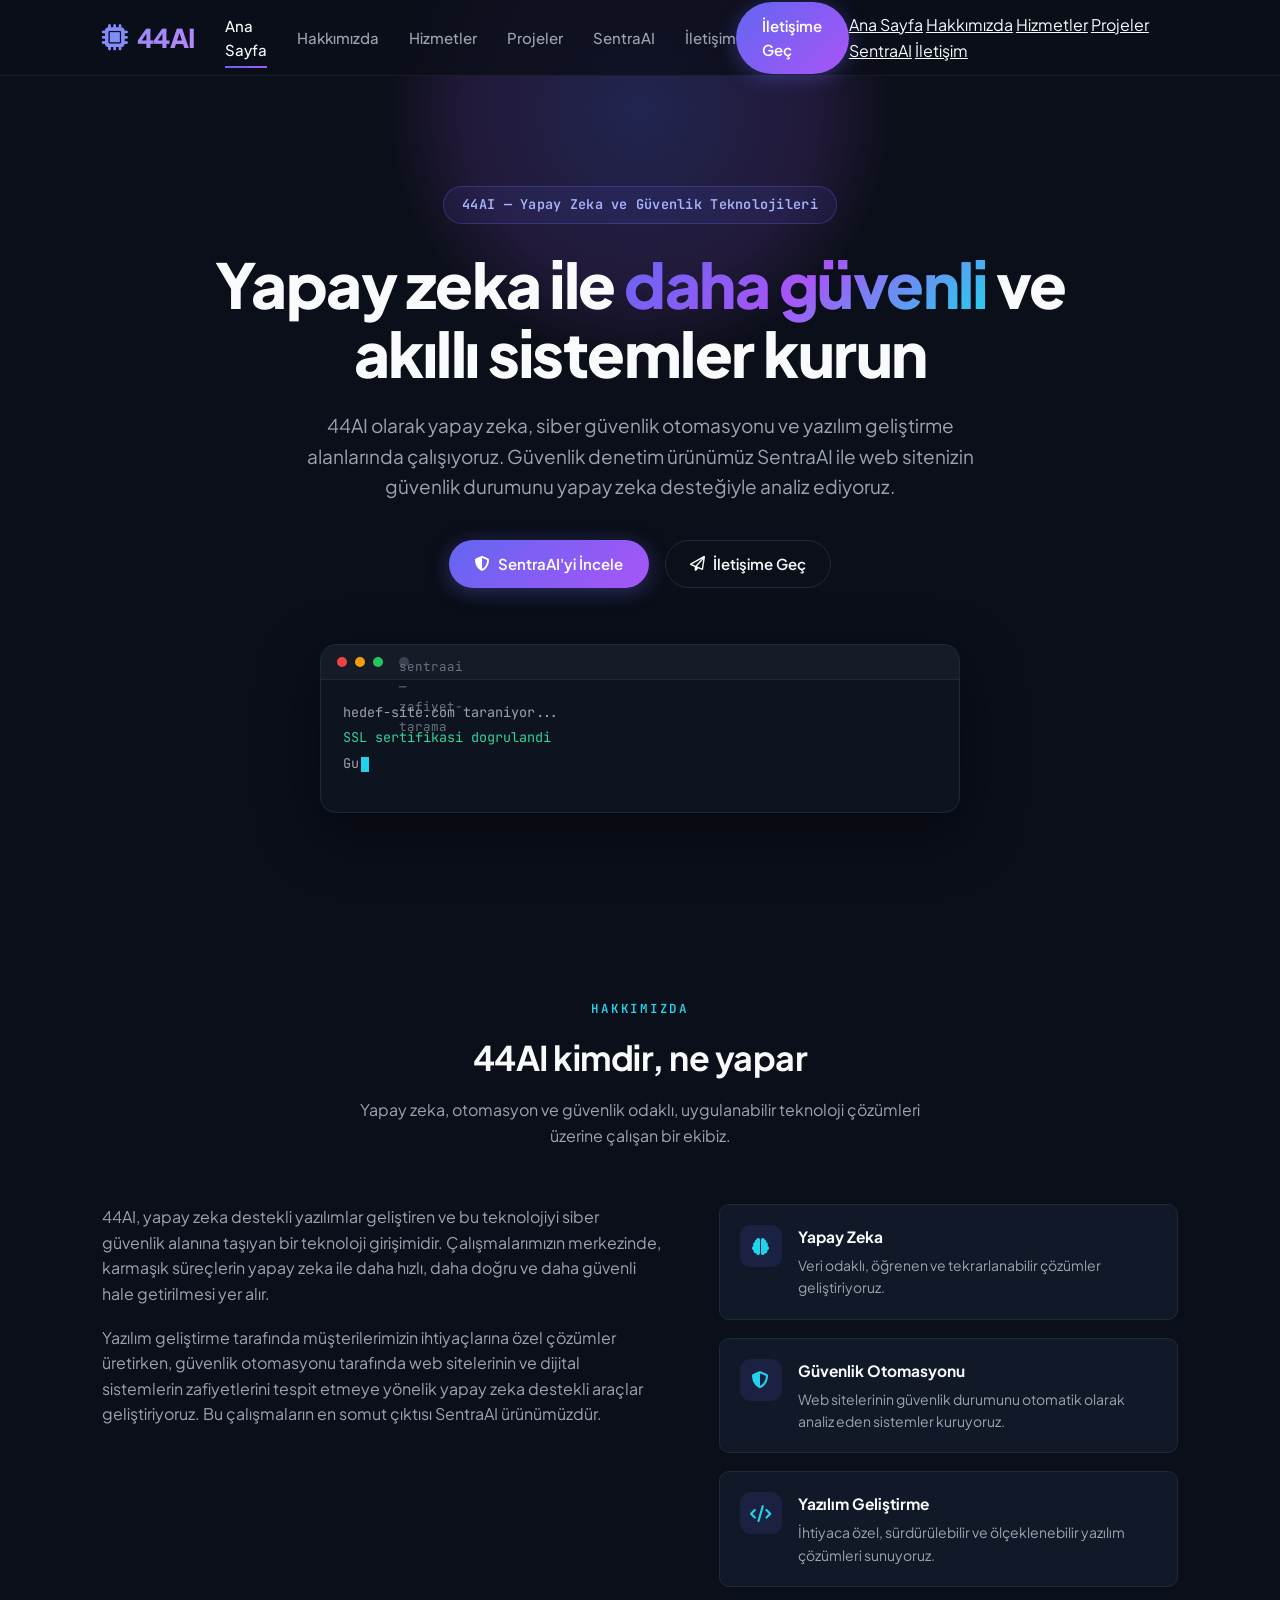
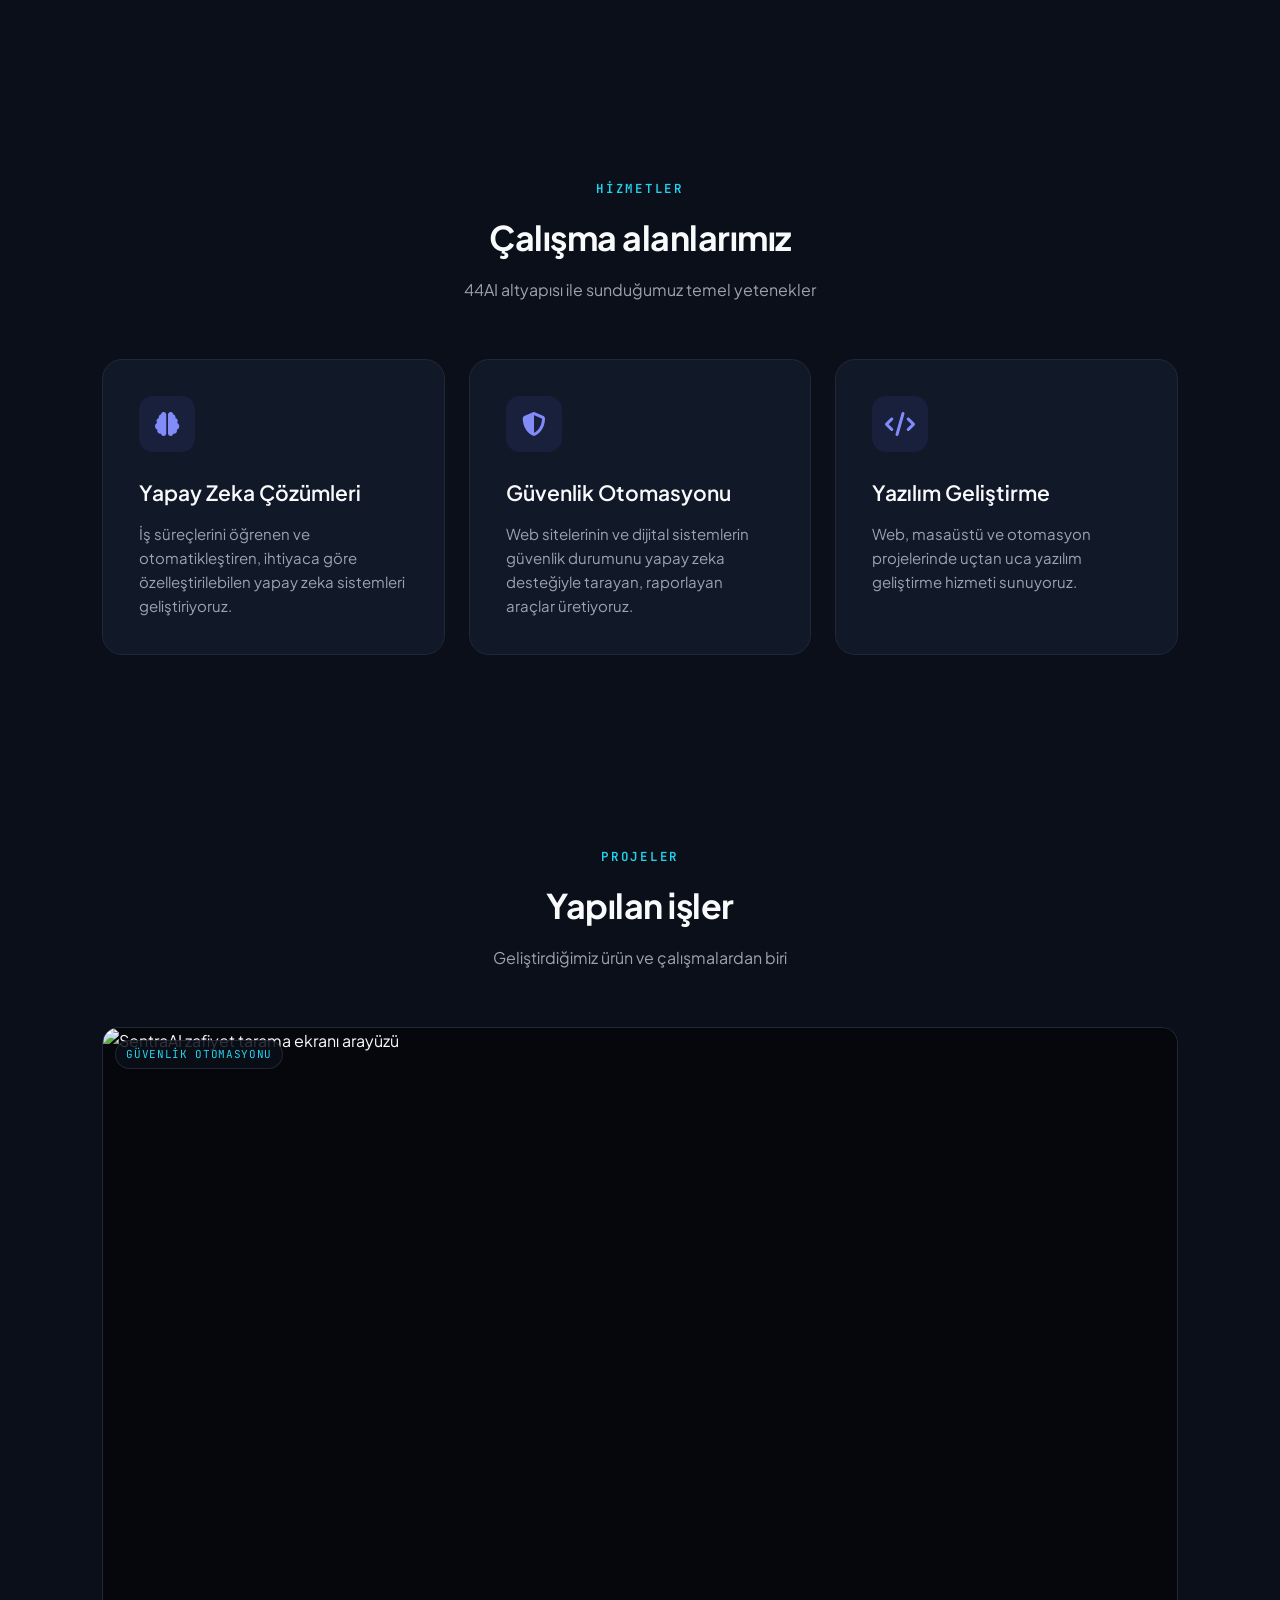
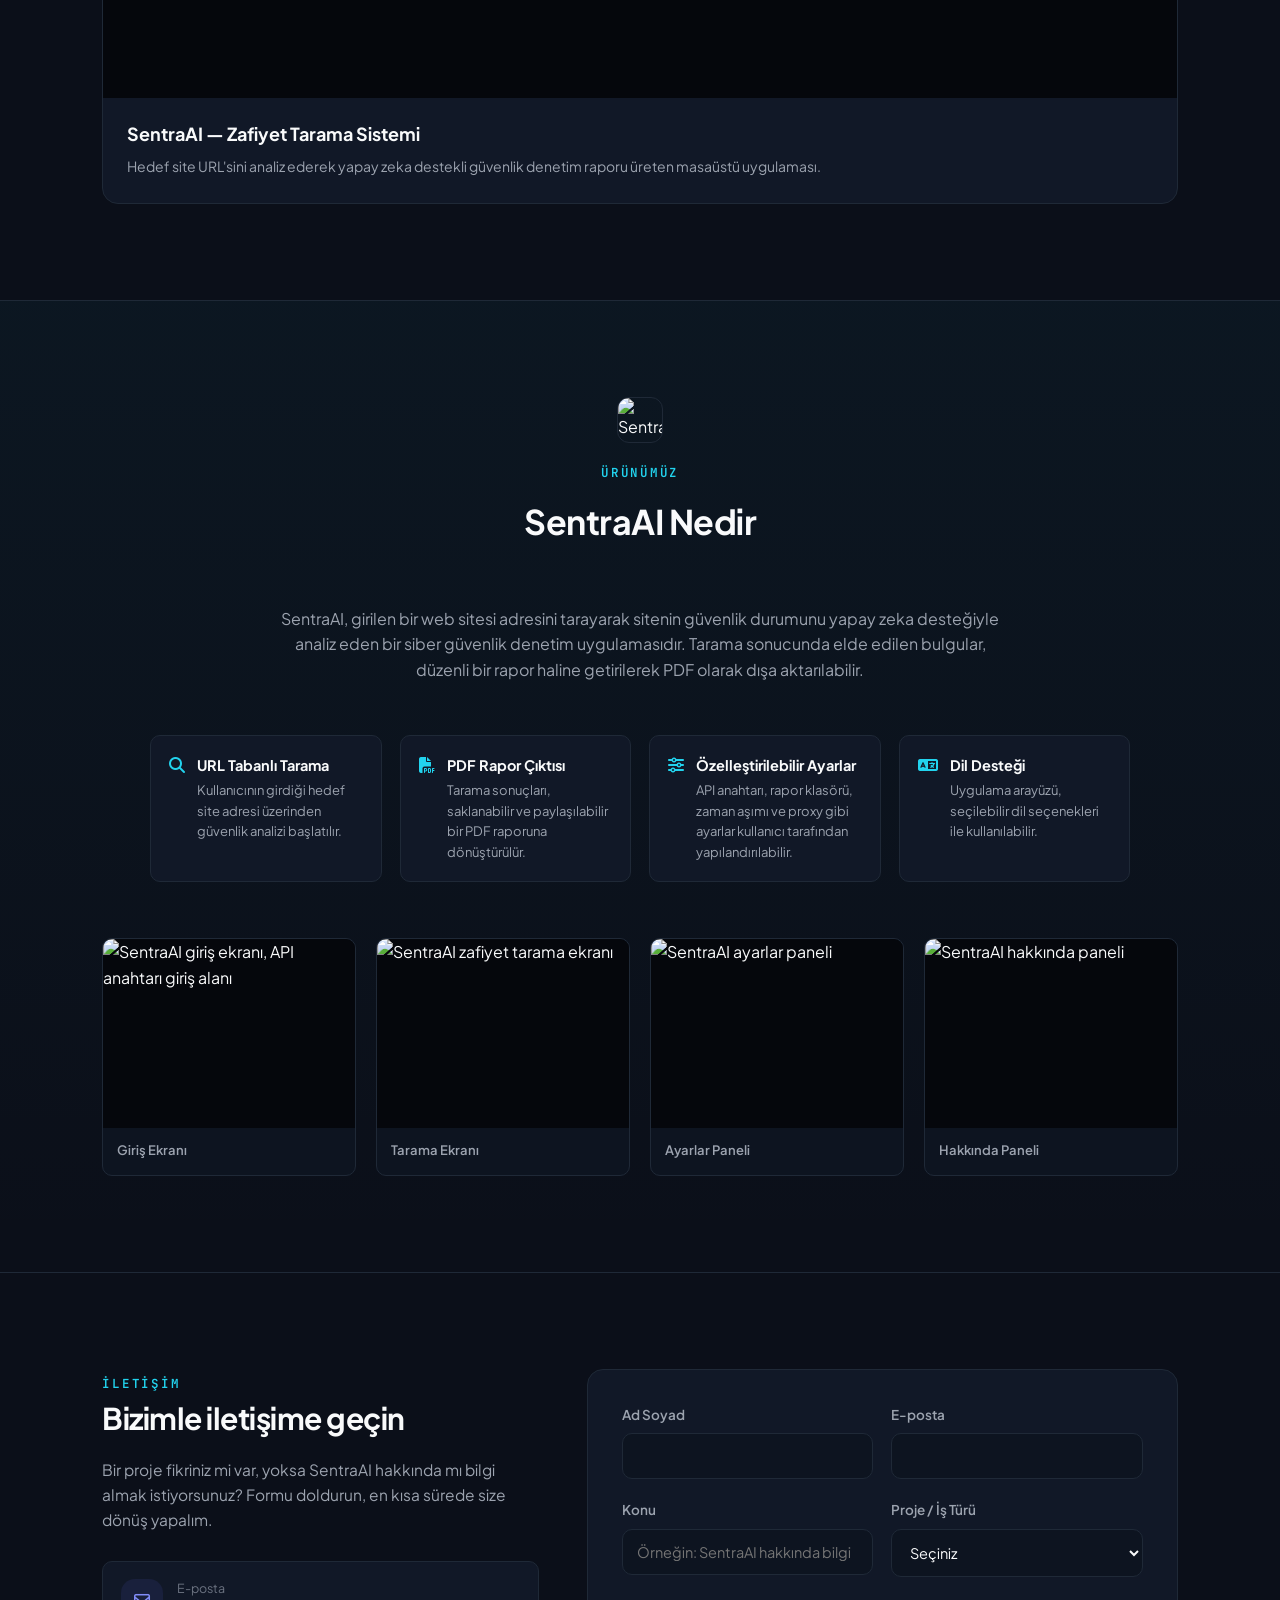
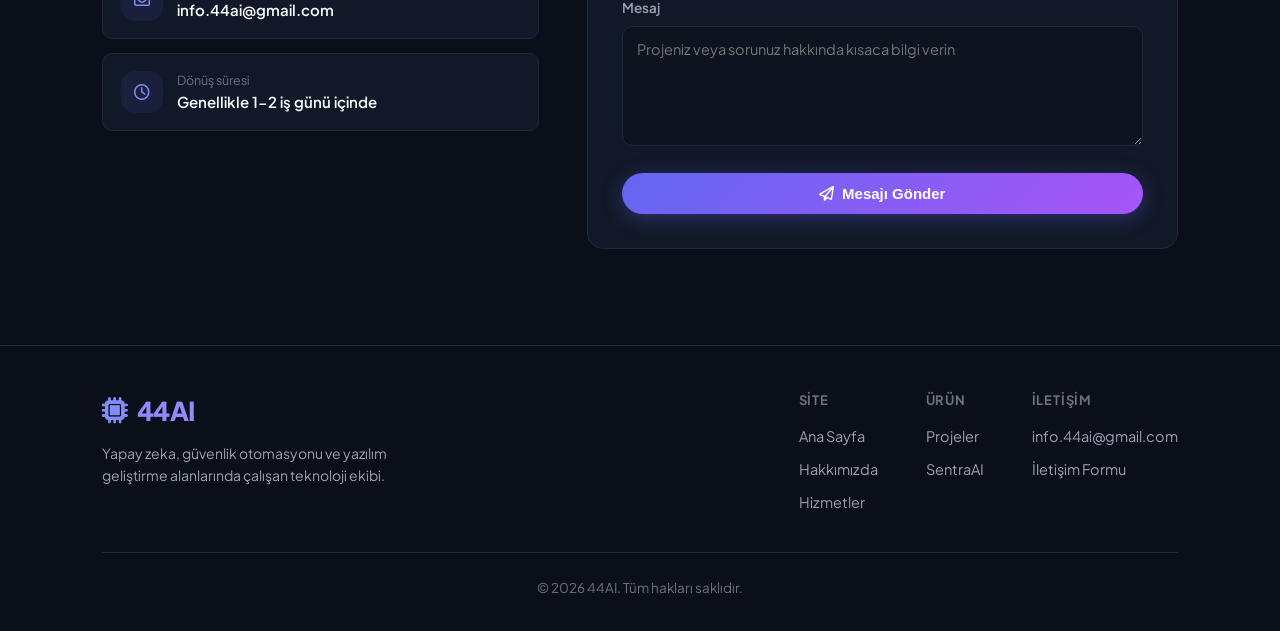
==== commit f4a66fff: "Update index.html" ====
--- a/index.html
+++ b/index.html
@@ -3,21 +3,21 @@
 <head>
     <meta charset="UTF-8">
     <meta name="viewport" content="width=device-width, initial-scale=1.0">
-    <title>44AI | Yapay Zeka, Guvenlik Otomasyonu ve Yazilim Gelistirme</title>
-    <meta name="description" content="44AI; yapay zeka, siber guvenlik otomasyonu ve yazilim gelistirme alanlarinda calisan bir teknoloji ekibidir. Guvenlik denetim urunumuz SentraAI ile tanisin.">
-    <meta name="keywords" content="44AI, SentraAI, yapay zeka, siber guvenlik, guvenlik otomasyonu, yazilim gelistirme, zafiyet tarama">
+    <title>44AI | Yapay Zeka, Güvenlik Otomasyonu ve Yazılım Geliştirme</title>
+    <meta name="description" content="44AI; yapay zeka, siber güvenlik otomasyonu ve yazılım geliştirme alanlarında çalışan bir teknoloji ekibidir. Güvenlik denetim ürünümüz SentraAI ile tanışın.">
+    <meta name="keywords" content="44AI, SentraAI, yapay zeka, siber güvenlik, güvenlik otomasyonu, yazılım geliştirme, zafiyet tarama">
     <meta name="author" content="44AI">
     <link rel="canonical" href="https://koraycaliskan.github.io/44ai/">
 
     <!-- Open Graph -->
     <meta property="og:type" content="website">
-    <meta property="og:title" content="44AI | Yapay Zeka ve Guvenlik Otomasyonu">
-    <meta property="og:description" content="Yapay zeka destekli otomasyon, siber guvenlik ve yazilim gelistirme cozumleri. SentraAI ile web sitenizin guvenlik durumunu analiz edin.">
+    <meta property="og:title" content="44AI | Yapay Zeka ve Güvenlik Otomasyonu">
+    <meta property="og:description" content="Yapay zeka destekli otomasyon, siber güvenlik ve yazılım geliştirme çözümleri. SentraAI ile web sitenizin güvenlik durumunu analiz edin.">
     <meta property="og:image" content="images/sentraai-4-hakkinda-paneli.png">
     <meta property="og:locale" content="tr_TR">
     <meta name="twitter:card" content="summary_large_image">
-    <meta name="twitter:title" content="44AI | Yapay Zeka ve Guvenlik Otomasyonu">
-    <meta name="twitter:description" content="Yapay zeka, guvenlik otomasyonu ve yazilim gelistirme. SentraAI ile web sitenizin guvenlik durumunu analiz edin.">
+    <meta name="twitter:title" content="44AI | Yapay Zeka ve Güvenlik Otomasyonu">
+    <meta name="twitter:description" content="Yapay zeka, güvenlik otomasyonu ve yazılım geliştirme. SentraAI ile web sitenizin güvenlik durumunu analiz edin.">
 
     <link rel="preconnect" href="https://fonts.googleapis.com">
     <link rel="preconnect" href="https://fonts.gstatic.com" crossorigin>
@@ -36,40 +36,40 @@
 
         <nav class="main-nav" aria-label="Ana navigasyon">
             <a href="#home">Ana Sayfa</a>
-            <a href="#about">Hakkimizda</a>
+            <a href="#about">Hakkımızda</a>
             <a href="#services">Hizmetler</a>
             <a href="#works">Projeler</a>
             <a href="#sentraai">SentraAI</a>
-            <a href="#contact">Iletisim</a>
+            <a href="#contact">İletişim</a>
         </nav>
 
         <div class="header-actions">
-            <a href="#contact" class="btn-primary">Iletisime Gec</a>
-            <button class="hamburger" id="hamburgerBtn" aria-label="Menuyu ac/kapat" aria-expanded="false" aria-controls="mobileNav">
+            <a href="#contact" class="btn-primary">İletişime Geç</a>
+            <button class="hamburger" id="hamburgerBtn" aria-label="Menüyü aç/kapat" aria-expanded="false" aria-controls="mobileNav">
                 <span></span><span></span><span></span>
             </button>
         </div>
 
         <nav class="mobile-nav" id="mobileNav" aria-label="Mobil navigasyon">
             <a href="#home">Ana Sayfa</a>
-            <a href="#about">Hakkimizda</a>
+            <a href="#about">Hakkımızda</a>
             <a href="#services">Hizmetler</a>
             <a href="#works">Projeler</a>
             <a href="#sentraai">SentraAI</a>
-            <a href="#contact">Iletisim</a>
+            <a href="#contact">İletişim</a>
         </nav>
     </header>
 
     <main>
         <!-- HERO -->
         <section class="hero" id="home">
-            <div class="badge">44AI — Yapay Zeka ve Guvenlik Teknolojileri</div>
-            <h1>Yapay zeka ile <span>daha guvenli</span> ve akilli sistemler kurun</h1>
-            <p>44AI olarak yapay zeka, siber guvenlik otomasyonu ve yazilim gelistirme alanlarinda calisiyoruz. Guvenlik denetim urunumuz SentraAI ile web sitenizin guvenlik durumunu yapay zeka destegiyle analiz ediyoruz.</p>
+            <div class="badge">44AI — Yapay Zeka ve Güvenlik Teknolojileri</div>
+            <h1>Yapay zeka ile <span>daha güvenli</span> ve akıllı sistemler kurun</h1>
+            <p>44AI olarak yapay zeka, siber güvenlik otomasyonu ve yazılım geliştirme alanlarında çalışıyoruz. Güvenlik denetim ürünümüz SentraAI ile web sitenizin güvenlik durumunu yapay zeka desteğiyle analiz ediyoruz.</p>
 
             <div class="hero-actions">
-                <a href="#sentraai" class="btn-primary"><i class="fa-solid fa-shield-halved"></i> SentraAI'yi Incele</a>
-                <a href="#contact" class="btn-secondary"><i class="fa-regular fa-paper-plane"></i> Iletisime Gec</a>
+                <a href="#sentraai" class="btn-primary"><i class="fa-solid fa-shield-halved"></i> SentraAI'yi İncele</a>
+                <a href="#contact" class="btn-secondary"><i class="fa-regular fa-paper-plane"></i> İletişime Geç</a>
             </div>
 
             <div class="scan-terminal" aria-hidden="true">
@@ -86,15 +86,15 @@
         <!-- ABOUT -->
         <section class="section-pad" id="about">
             <div class="section-title">
-                <span class="eyebrow">Hakkimizda</span>
+                <span class="eyebrow">Hakkımızda</span>
                 <h2>44AI kimdir, ne yapar</h2>
-                <p>Yapay zeka, otomasyon ve guvenlik odakli, uygulanabilir teknoloji cozumleri uzerine calisan bir ekibiz.</p>
+                <p>Yapay zeka, otomasyon ve güvenlik odaklı, uygulanabilir teknoloji çözümleri üzerine çalışan bir ekibiz.</p>
             </div>
 
             <div class="about-grid">
                 <div class="about-text">
-                    <p>44AI, yapay zeka destekli yazilimlar gelistiren ve bu teknolojiyi siber guvenlik alanina tasiyan bir teknoloji girisimidir. Calismalarimizin merkezinde, karmasik sureclerin yapay zeka ile daha hizli, daha dogru ve daha guvenli hale getirilmesi yer alir.</p>
-                    <p>Yazilim gelistirme tarafinda musterilerimizin ihtiyaclarina ozel cozumler uretirken, guvenlik otomasyonu tarafinda web sitelerinin ve dijital sistemlerin zafiyetlerini tespit etmeye yonelik yapay zeka destekli araclar gelistiriyoruz. Bu calismalarin en somut ciktisi SentraAI urunumuzdur.</p>
+                    <p>44AI, yapay zeka destekli yazılımlar geliştiren ve bu teknolojiyi siber güvenlik alanına taşıyan bir teknoloji girişimidir. Çalışmalarımızın merkezinde, karmaşık süreçlerin yapay zeka ile daha hızlı, daha doğru ve daha güvenli hale getirilmesi yer alır.</p>
+                    <p>Yazılım geliştirme tarafında müşterilerimizin ihtiyaçlarına özel çözümler üretirken, güvenlik otomasyonu tarafında web sitelerinin ve dijital sistemlerin zafiyetlerini tespit etmeye yönelik yapay zeka destekli araçlar geliştiriyoruz. Bu çalışmaların en somut çıktısı SentraAI ürünümüzdür.</p>
                 </div>
 
                 <div class="about-pillars">
@@ -102,21 +102,21 @@
                         <div class="pillar-icon"><i class="fa-solid fa-brain"></i></div>
                         <div>
                             <h4>Yapay Zeka</h4>
-                            <p>Veri odakli, ogrenen ve tekrarlanabilir cozumler gelistiriyoruz.</p>
+                            <p>Veri odaklı, öğrenen ve tekrarlanabilir çözümler geliştiriyoruz.</p>
                         </div>
                     </div>
                     <div class="pillar">
                         <div class="pillar-icon"><i class="fa-solid fa-shield-halved"></i></div>
                         <div>
-                            <h4>Guvenlik Otomasyonu</h4>
-                            <p>Web sitelerinin guvenlik durumunu otomatik olarak analiz eden sistemler kuruyoruz.</p>
+                            <h4>Güvenlik Otomasyonu</h4>
+                            <p>Web sitelerinin güvenlik durumunu otomatik olarak analiz eden sistemler kuruyoruz.</p>
                         </div>
                     </div>
                     <div class="pillar">
                         <div class="pillar-icon"><i class="fa-solid fa-code"></i></div>
                         <div>
-                            <h4>Yazilim Gelistirme</h4>
-                            <p>Ihtiyaca ozel, surdurulebilir ve olceklenebilir yazilim cozumleri sunuyoruz.</p>
+                            <h4>Yazılım Geliştirme</h4>
+                            <p>İhtiyaca özel, sürdürülebilir ve ölçeklenebilir yazılım çözümleri sunuyoruz.</p>
                         </div>
                     </div>
                 </div>
@@ -127,8 +127,8 @@
         <section class="section-pad" id="services">
             <div class="section-title">
                 <span class="eyebrow">Hizmetler</span>
-                <h2>Calisma alanlarimiz</h2>
-                <p>44AI altyapisi ile sundugumuz temel yetenekler</p>
+                <h2>Çalışma alanlarımız</h2>
+                <p>44AI altyapısı ile sunduğumuz temel yetenekler</p>
             </div>
 
             <div class="grid">
@@ -136,24 +136,24 @@
                     <div class="icon-box">
                         <i class="fa-solid fa-brain"></i>
                     </div>
-                    <h3>Yapay Zeka Cozumleri</h3>
-                    <p>Is sureclerini ogrenen ve otomatiklestiren, ihtiyaca gore ozellestirilebilen yapay zeka sistemleri gelistiriyoruz.</p>
+                    <h3>Yapay Zeka Çözümleri</h3>
+                    <p>İş süreçlerini öğrenen ve otomatikleştiren, ihtiyaca göre özelleştirilebilen yapay zeka sistemleri geliştiriyoruz.</p>
                 </div>
 
                 <div class="card">
                     <div class="icon-box">
                         <i class="fa-solid fa-shield-halved"></i>
                     </div>
-                    <h3>Guvenlik Otomasyonu</h3>
-                    <p>Web sitelerinin ve dijital sistemlerin guvenlik durumunu yapay zeka destegiyle tarayan, raporlayan araclar uretiyoruz.</p>
+                    <h3>Güvenlik Otomasyonu</h3>
+                    <p>Web sitelerinin ve dijital sistemlerin güvenlik durumunu yapay zeka desteğiyle tarayan, raporlayan araçlar üretiyoruz.</p>
                 </div>
 
                 <div class="card">
                     <div class="icon-box">
                         <i class="fa-solid fa-code"></i>
                     </div>
-                    <h3>Yazilim Gelistirme</h3>
-                    <p>Web, masaustu ve otomasyon projelerinde uctan uca yazilim gelistirme hizmeti sunuyoruz.</p>
+                    <h3>Yazılım Geliştirme</h3>
+                    <p>Web, masaüstü ve otomasyon projelerinde uçtan uca yazılım geliştirme hizmeti sunuyoruz.</p>
                 </div>
             </div>
         </section>
@@ -162,19 +162,19 @@
         <section class="section-pad" id="works">
             <div class="section-title">
                 <span class="eyebrow">Projeler</span>
-                <h2>Yapilan isler</h2>
-                <p>Gelistirdigimiz urun ve calismalardan biri</p>
+                <h2>Yapılan işler</h2>
+                <p>Geliştirdiğimiz ürün ve çalışmalardan biri</p>
             </div>
 
             <div class="works-grid">
-                <article class="work-card" data-lightbox-trigger data-img="images/sentraai-2-tarama-ekrani.png" data-caption="SentraAI — zafiyet tarama ekrani">
+                <article class="work-card" data-lightbox-trigger data-img="images/sentraai-2-tarama-ekrani.png" data-caption="SentraAI — zafiyet tarama ekranı">
                     <div class="work-thumb">
-                        <span class="work-tag">Guvenlik Otomasyonu</span>
-                        <img src="images/sentraai-2-tarama-ekrani.png" alt="SentraAI zafiyet tarama ekrani arayuzu" loading="lazy">
+                        <span class="work-tag">Güvenlik Otomasyonu</span>
+                        <img src="images/sentraai-2-tarama-ekrani.png" alt="SentraAI zafiyet tarama ekranı arayüzü" loading="lazy">
                     </div>
                     <div class="work-info">
                         <h3>SentraAI — Zafiyet Tarama Sistemi</h3>
-                        <p>Hedef site URL'sini analiz ederek yapay zeka destekli guvenlik denetim raporu ureten masaustu uygulamasi.</p>
+                        <p>Hedef site URL'sini analiz ederek yapay zeka destekli güvenlik denetim raporu üreten masaüstü uygulaması.</p>
                     </div>
                 </article>
             </div>
@@ -189,70 +189,70 @@
                     </div>
                 </div>
                 <div class="section-title">
-                    <span class="eyebrow">Urunumuz</span>
+                    <span class="eyebrow">Ürünümüz</span>
                     <h2>SentraAI Nedir</h2>
                 </div>
 
-                <p class="sentra-intro">SentraAI, girilen bir web sitesi adresini tarayarak sitenin guvenlik durumunu yapay zeka destegiyle analiz eden bir siber guvenlik denetim uygulamasidir. Tarama sonucunda elde edilen bulgular, duzenli bir rapor haline getirilerek PDF olarak disa aktarilabilir.</p>
+                <p class="sentra-intro">SentraAI, girilen bir web sitesi adresini tarayarak sitenin güvenlik durumunu yapay zeka desteğiyle analiz eden bir siber güvenlik denetim uygulamasıdır. Tarama sonucunda elde edilen bulgular, düzenli bir rapor haline getirilerek PDF olarak dışa aktarılabilir.</p>
 
                 <div class="sentra-feature-list">
                     <div class="sentra-feature">
                         <i class="fa-solid fa-magnifying-glass"></i>
                         <div>
-                            <h4>URL Tabanli Tarama</h4>
-                            <p>Kullanicinin girdigi hedef site adresi uzerinden guvenlik analizi baslatilir.</p>
+                            <h4>URL Tabanlı Tarama</h4>
+                            <p>Kullanıcının girdiği hedef site adresi üzerinden güvenlik analizi başlatılır.</p>
                         </div>
                     </div>
                     <div class="sentra-feature">
                         <i class="fa-solid fa-file-pdf"></i>
                         <div>
-                            <h4>PDF Rapor Ciktisi</h4>
-                            <p>Tarama sonuclari, saklanabilir ve paylasilabilir bir PDF raporuna donusturulur.</p>
+                            <h4>PDF Rapor Çıktısı</h4>
+                            <p>Tarama sonuçları, saklanabilir ve paylaşılabilir bir PDF raporuna dönüştürülür.</p>
                         </div>
                     </div>
                     <div class="sentra-feature">
                         <i class="fa-solid fa-sliders"></i>
                         <div>
-                            <h4>Ozellestirilebilir Ayarlar</h4>
-                            <p>API anahtari, rapor klasoru, zaman asimi ve proxy gibi ayarlar kullanici tarafindan yapilandirilabilir.</p>
+                            <h4>Özelleştirilebilir Ayarlar</h4>
+                            <p>API anahtarı, rapor klasörü, zaman aşımı ve proxy gibi ayarlar kullanıcı tarafından yapılandırılabilir.</p>
                         </div>
                     </div>
                     <div class="sentra-feature">
                         <i class="fa-solid fa-language"></i>
                         <div>
-                            <h4>Dil Destegi</h4>
-                            <p>Uygulama arayuzu, secilebilir dil secenekleri ile kullanilabilir.</p>
+                            <h4>Dil Desteği</h4>
+                            <p>Uygulama arayüzü, seçilebilir dil seçenekleri ile kullanılabilir.</p>
                         </div>
                     </div>
                 </div>
 
                 <div class="sentra-gallery">
-                    <figure class="sentra-shot" data-lightbox-trigger data-img="images/sentraai-1-giris-ekrani.png" data-caption="Giris ekrani — API anahtari ile sisteme giris">
+                    <figure class="sentra-shot" data-lightbox-trigger data-img="images/sentraai-1-giris-ekrani.png" data-caption="Giriş ekranı — API anahtarı ile sisteme giriş">
                         <div class="shot-frame">
-                            <img src="images/sentraai-1-giris-ekrani.png" alt="SentraAI giris ekrani, API anahtari giris alani" loading="lazy">
-                        </div>
-                        <figcaption>Giris Ekrani</figcaption>
+                            <img src="images/sentraai-1-giris-ekrani.png" alt="SentraAI giriş ekranı, API anahtarı giriş alanı" loading="lazy">
+                        </div>
+                        <figcaption>Giriş Ekranı</figcaption>
                     </figure>
 
-                    <figure class="sentra-shot" data-lightbox-trigger data-img="images/sentraai-2-tarama-ekrani.png" data-caption="Zafiyet tarama ekrani ve raporu PDF olarak kaydetme">
+                    <figure class="sentra-shot" data-lightbox-trigger data-img="images/sentraai-2-tarama-ekrani.png" data-caption="Zafiyet tarama ekranı ve raporu PDF olarak kaydetme">
                         <div class="shot-frame">
-                            <img src="images/sentraai-2-tarama-ekrani.png" alt="SentraAI zafiyet tarama ekrani" loading="lazy">
-                        </div>
-                        <figcaption>Tarama Ekrani</figcaption>
+                            <img src="images/sentraai-2-tarama-ekrani.png" alt="SentraAI zafiyet tarama ekranı" loading="lazy">
+                        </div>
+                        <figcaption>Tarama Ekranı</figcaption>
                     </figure>
 
-                    <figure class="sentra-shot" data-lightbox-trigger data-img="images/sentraai-3-ayarlar-paneli.png" data-caption="Genel ayarlar paneli — API anahtari, rapor klasoru, zaman asimi, proxy ve dil secenekleri">
+                    <figure class="sentra-shot" data-lightbox-trigger data-img="images/sentraai-3-ayarlar-paneli.png" data-caption="Genel ayarlar paneli — API anahtarı, rapor klasörü, zaman aşımı, proxy ve dil seçenekleri">
                         <div class="shot-frame">
                             <img src="images/sentraai-3-ayarlar-paneli.png" alt="SentraAI ayarlar paneli" loading="lazy">
                         </div>
                         <figcaption>Ayarlar Paneli</figcaption>
                     </figure>
 
-                    <figure class="sentra-shot" data-lightbox-trigger data-img="images/sentraai-4-hakkinda-paneli.png" data-caption="Hakkinda paneli — SentraAI surum bilgisi ve aciklamasi">
+                    <figure class="sentra-shot" data-lightbox-trigger data-img="images/sentraai-4-hakkinda-paneli.png" data-caption="Hakkında paneli — SentraAI sürüm bilgisi ve açıklaması">
                         <div class="shot-frame">
-                            <img src="images/sentraai-4-hakkinda-paneli.png" alt="SentraAI hakkinda paneli" loading="lazy">
-                        </div>
-                        <figcaption>Hakkinda Paneli</figcaption>
+                            <img src="images/sentraai-4-hakkinda-paneli.png" alt="SentraAI hakkında paneli" loading="lazy">
+                        </div>
+                        <figcaption>Hakkında Paneli</figcaption>
                     </figure>
                 </div>
             </div>
@@ -262,9 +262,9 @@
         <section class="section-pad" id="contact">
             <div class="contact-grid">
                 <div class="contact-info">
-                    <span class="eyebrow">Iletisim</span>
-                    <h2>Bizimle iletisime gecin</h2>
-                    <p>Bir proje fikriniz mi var, yoksa SentraAI hakkinda mi bilgi almak istiyorsunuz? Formu doldurun, en kisa surede size donus yapalim.</p>
+                    <span class="eyebrow">İletişim</span>
+                    <h2>Bizimle iletişime geçin</h2>
+                    <p>Bir proje fikriniz mi var, yoksa SentraAI hakkında mı bilgi almak istiyorsunuz? Formu doldurun, en kısa sürede size dönüş yapalım.</p>
 
                     <a href="mailto:info.44ai@gmail.com" class="contact-detail">
                         <div class="icon-box"><i class="fa-regular fa-envelope"></i></div>
@@ -277,8 +277,8 @@
                     <div class="contact-detail" style="cursor:default;">
                         <div class="icon-box"><i class="fa-regular fa-clock"></i></div>
                         <div>
-                            <div class="label">Donus suresi</div>
-                            <div class="value">Genellikle 1-2 is gunu icinde</div>
+                            <div class="label">Dönüş süresi</div>
+                            <div class="value">Genellikle 1-2 iş günü içinde</div>
                         </div>
                     </div>
                 </div>
@@ -298,28 +298,28 @@
                     <div class="form-row">
                         <div class="form-group">
                             <label for="subject">Konu</label>
-                            <input type="text" id="subject" name="subject" placeholder="Ornegin: SentraAI hakkinda bilgi">
+                            <input type="text" id="subject" name="subject" placeholder="Örneğin: SentraAI hakkında bilgi">
                         </div>
                         <div class="form-group">
-                            <label for="projectType">Proje / Is Turu</label>
+                            <label for="projectType">Proje / İş Türü </label>
                             <select id="projectType" name="projectType">
-                                <option value="">Seciniz</option>
+                                <option value="">Seçiniz</option>
                                 <option value="yapay-zeka">Yapay Zeka</option>
-                                <option value="guvenlik">Guvenlik Otomasyonu</option>
-                                <option value="yazilim">Yazilim Gelistirme</option>
-                                <option value="sentraai">SentraAI Hakkinda</option>
-                                <option value="diger">Diger</option>
+                                <option value="guvenlik">Güvenlik Otomasyonu</option>
+                                <option value="yazilim">Yazılım Geliştirme</option>
+                                <option value="sentraai">SentraAI Hakkında</option>
+                                <option value="diger">Diğer</option>
                             </select>
                         </div>
                     </div>
 
                     <div class="form-group">
                         <label for="message">Mesaj</label>
-                        <textarea id="message" name="message" required placeholder="Projeniz veya sorunuz hakkinda kisaca bilgi verin"></textarea>
+                        <textarea id="message" name="message" required placeholder="Projeniz veya sorunuz hakkında kısaca bilgi verin"></textarea>
                     </div>
 
                     <button type="submit" class="btn-primary" id="submitBtn" style="width:100%; justify-content:center;">
-                        <i class="fa-regular fa-paper-plane"></i> Mesaji Gonder
+                        <i class="fa-regular fa-paper-plane"></i> Mesajı Gönder
                     </button>
 
                     <div class="form-status" id="formStatus" role="status"></div>
@@ -332,31 +332,31 @@
         <div class="footer-top">
             <div class="footer-brand">
                 <div class="logo"><i class="fa-solid fa-microchip"></i> 44AI</div>
-                <p>Yapay zeka, guvenlik otomasyonu ve yazilim gelistirme alanlarinda calisan teknoloji ekibi.</p>
+                <p>Yapay zeka, güvenlik otomasyonu ve yazılım geliştirme alanlarında çalışan teknoloji ekibi.</p>
             </div>
 
             <div class="footer-links">
                 <div class="footer-col">
                     <h5>Site</h5>
                     <a href="#home">Ana Sayfa</a>
-                    <a href="#about">Hakkimizda</a>
+                    <a href="#about">Hakkımızda</a>
                     <a href="#services">Hizmetler</a>
                 </div>
                 <div class="footer-col">
-                    <h5>Urun</h5>
+                    <h5>Ürün</h5>
                     <a href="#works">Projeler</a>
                     <a href="#sentraai">SentraAI</a>
                 </div>
                 <div class="footer-col">
-                    <h5>Iletisim</h5>
+                    <h5>İletişim</h5>
                     <a href="mailto:info.44ai@gmail.com">info.44ai@gmail.com</a>
-                    <a href="#contact">Iletisim Formu</a>
+                    <a href="#contact">İletişim Formu</a>
                 </div>
             </div>
         </div>
 
         <div class="footer-bottom">
-            <p>&copy; 2026 44AI. Tum haklari saklidir.</p>
+            <p>&copy; 2026 44AI. Tüm hakları saklıdır.</p>
         </div>
     </footer>
 
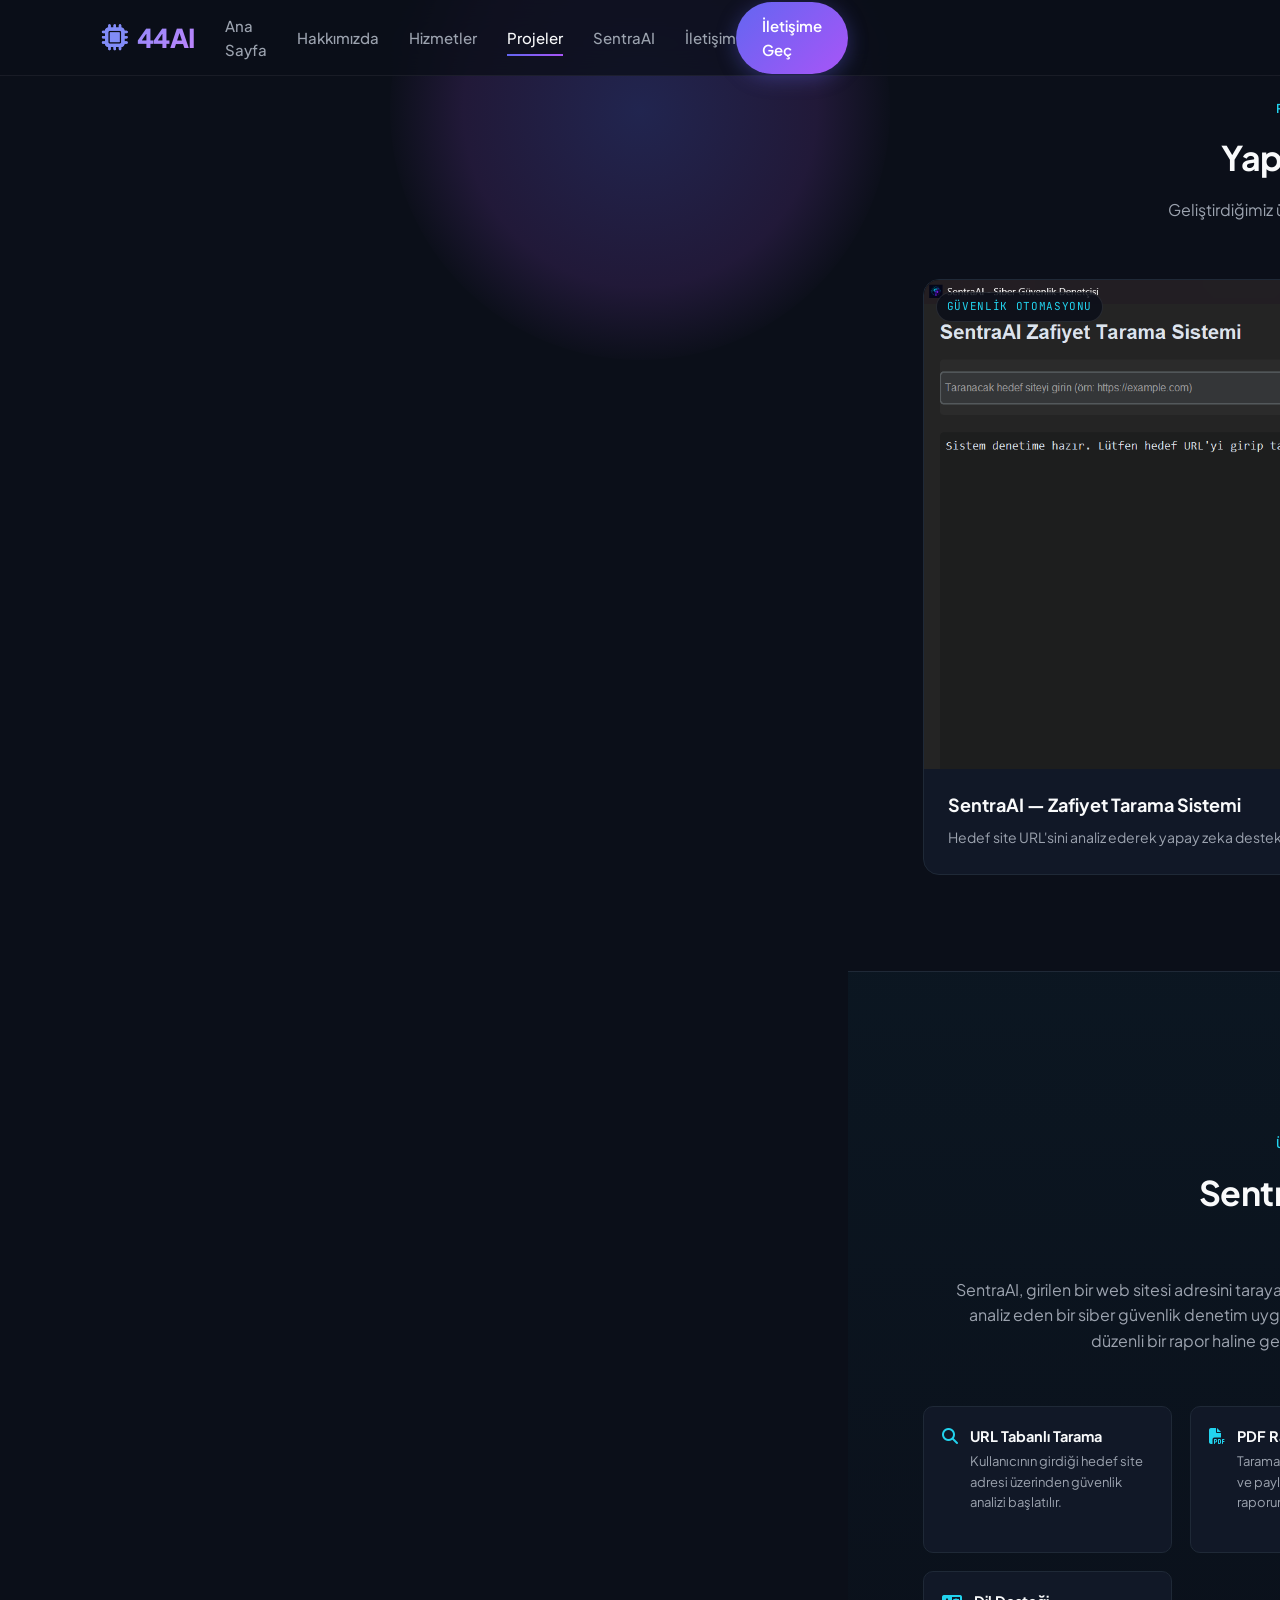
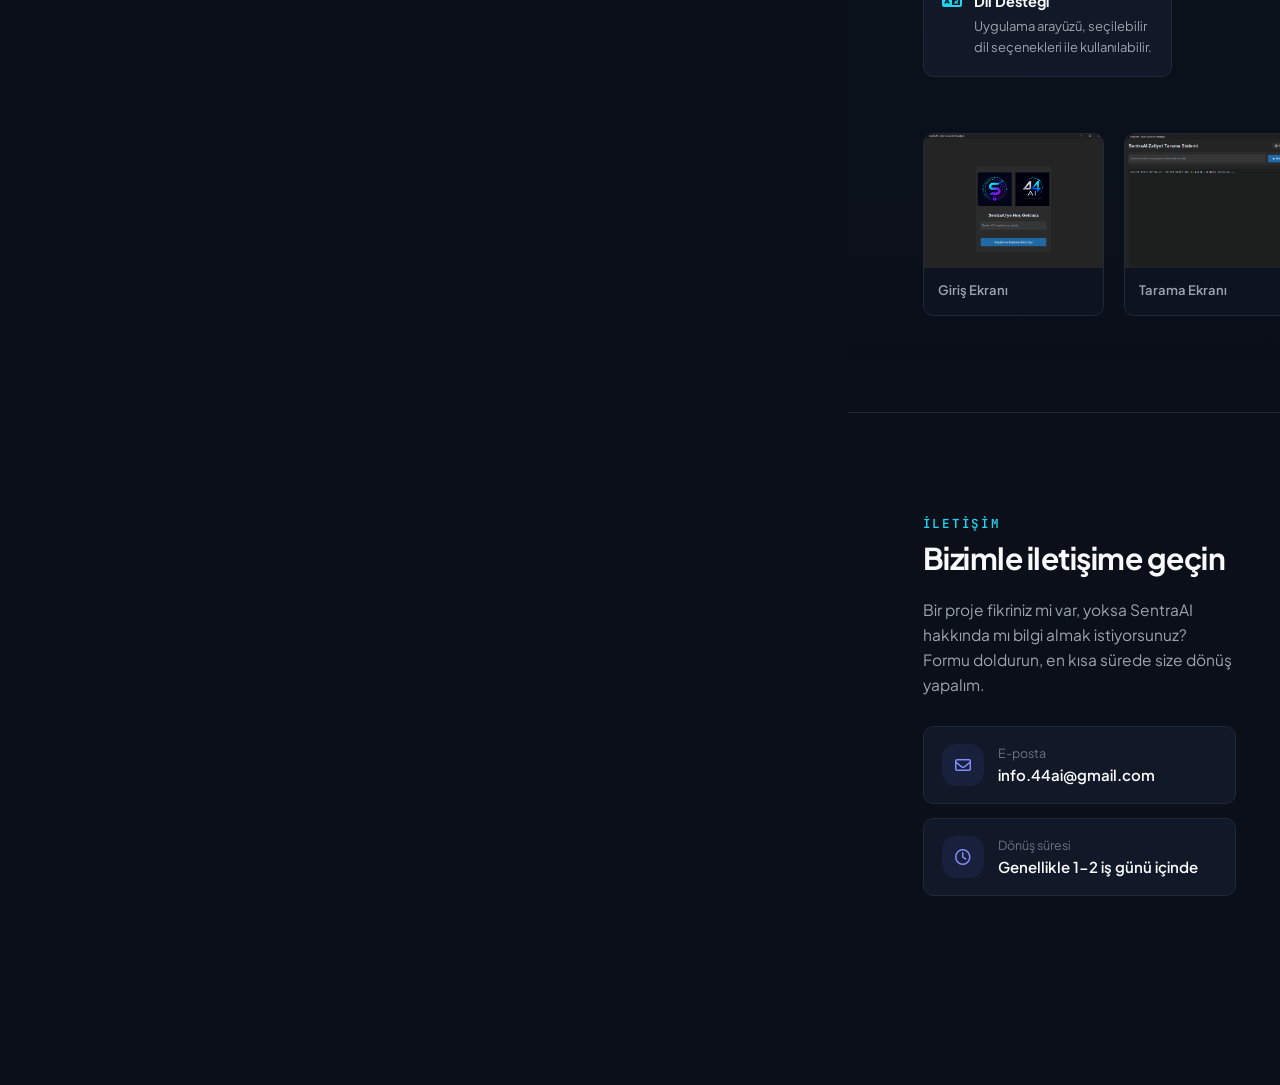
==== commit baa9a360: "Update index.html" ====
--- a/index.html
+++ b/index.html
@@ -50,16 +50,6 @@
             </button>
         </div>
 
-        <nav class="mobile-nav" id="mobileNav" aria-label="Mobil navigasyon">
-            <a href="#home">Ana Sayfa</a>
-            <a href="#about">Hakkımızda</a>
-            <a href="#services">Hizmetler</a>
-            <a href="#works">Projeler</a>
-            <a href="#sentraai">SentraAI</a>
-            <a href="#contact">İletişim</a>
-        </nav>
-    </header>
-
     <main>
         <!-- HERO -->
         <section class="hero" id="home">
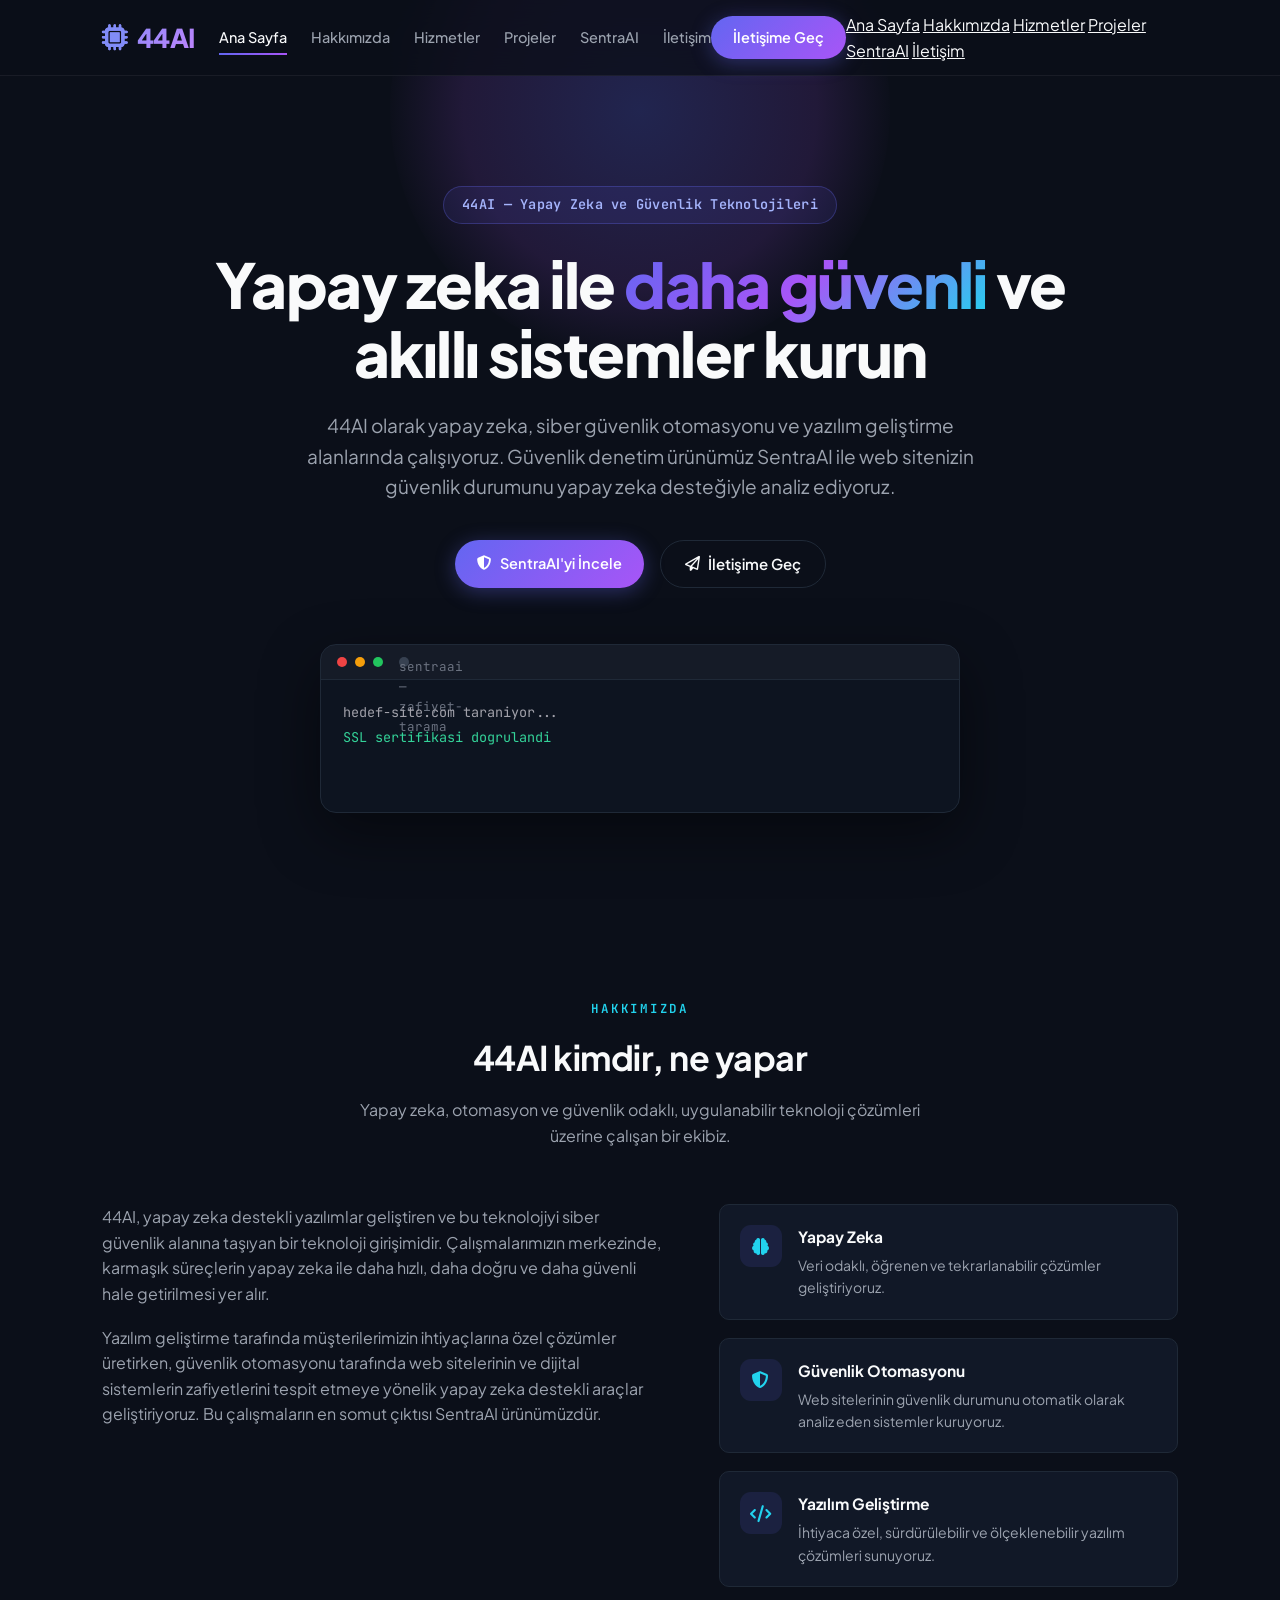
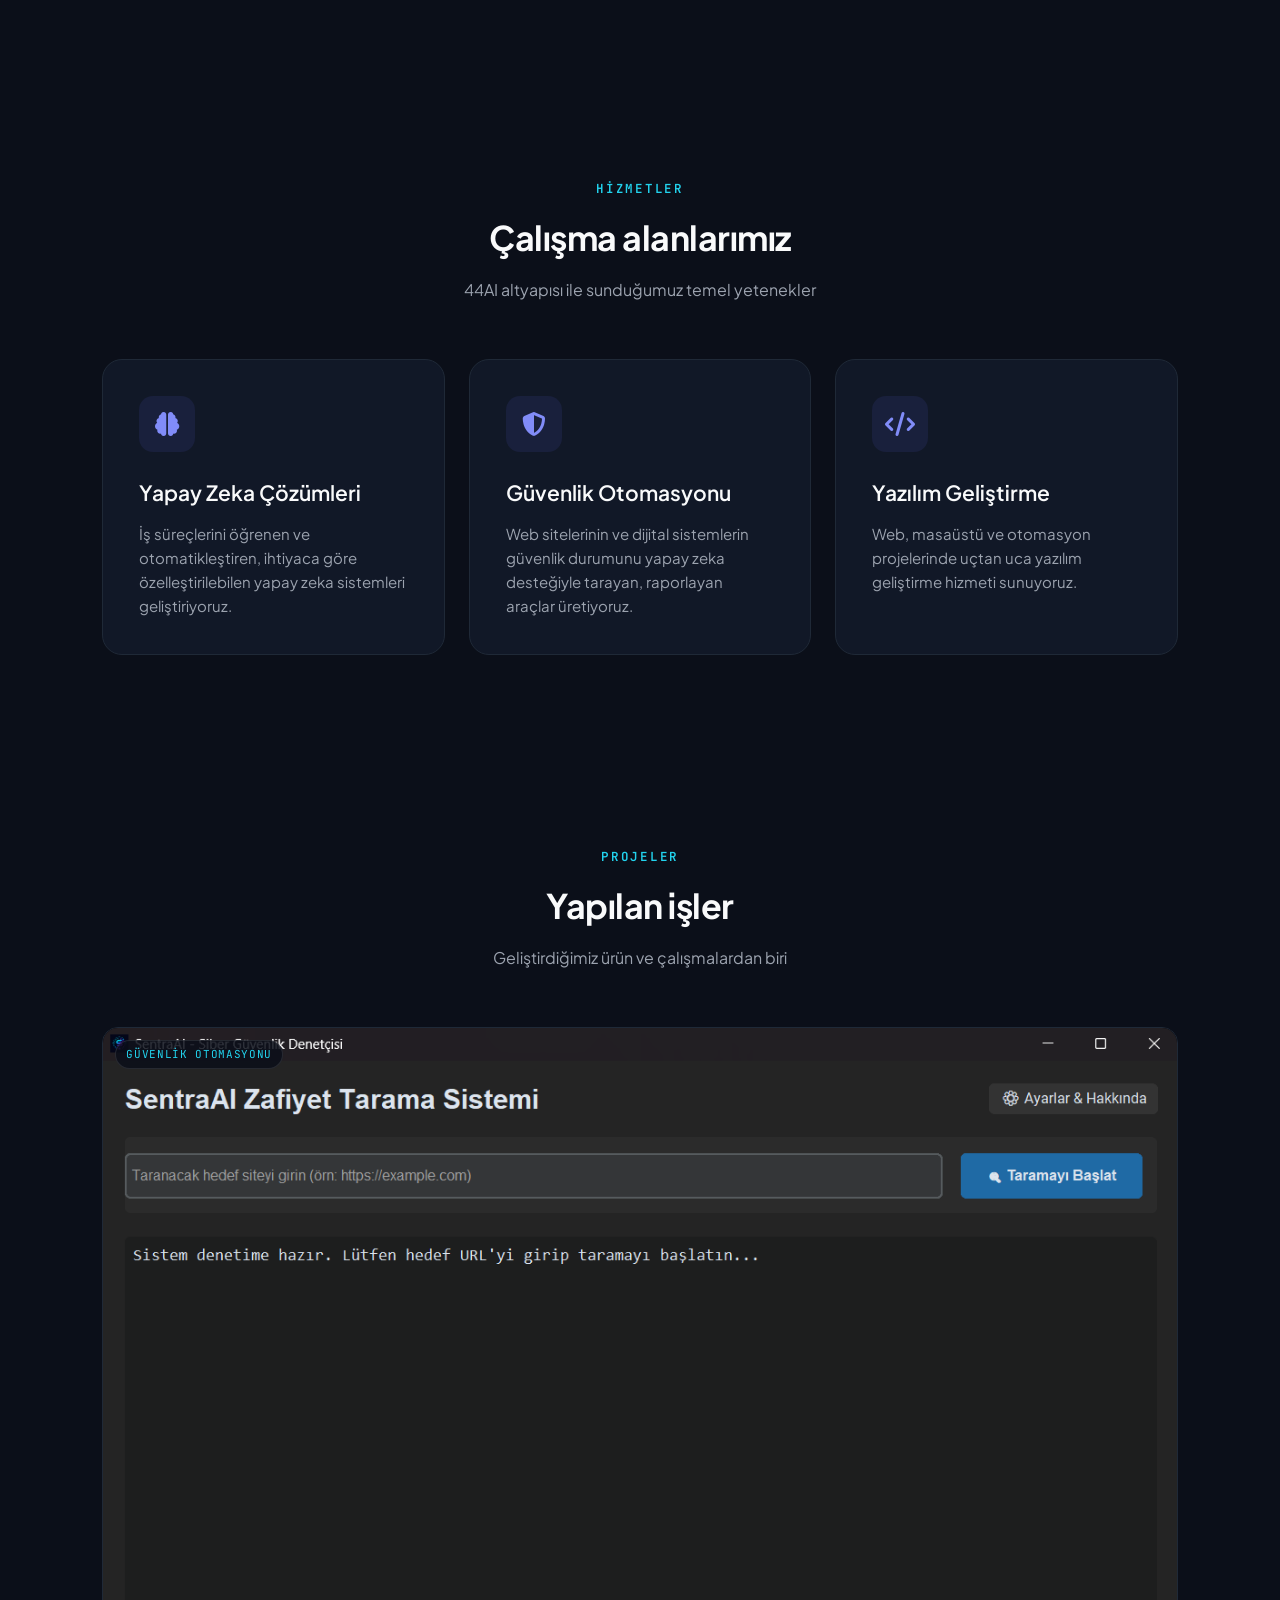
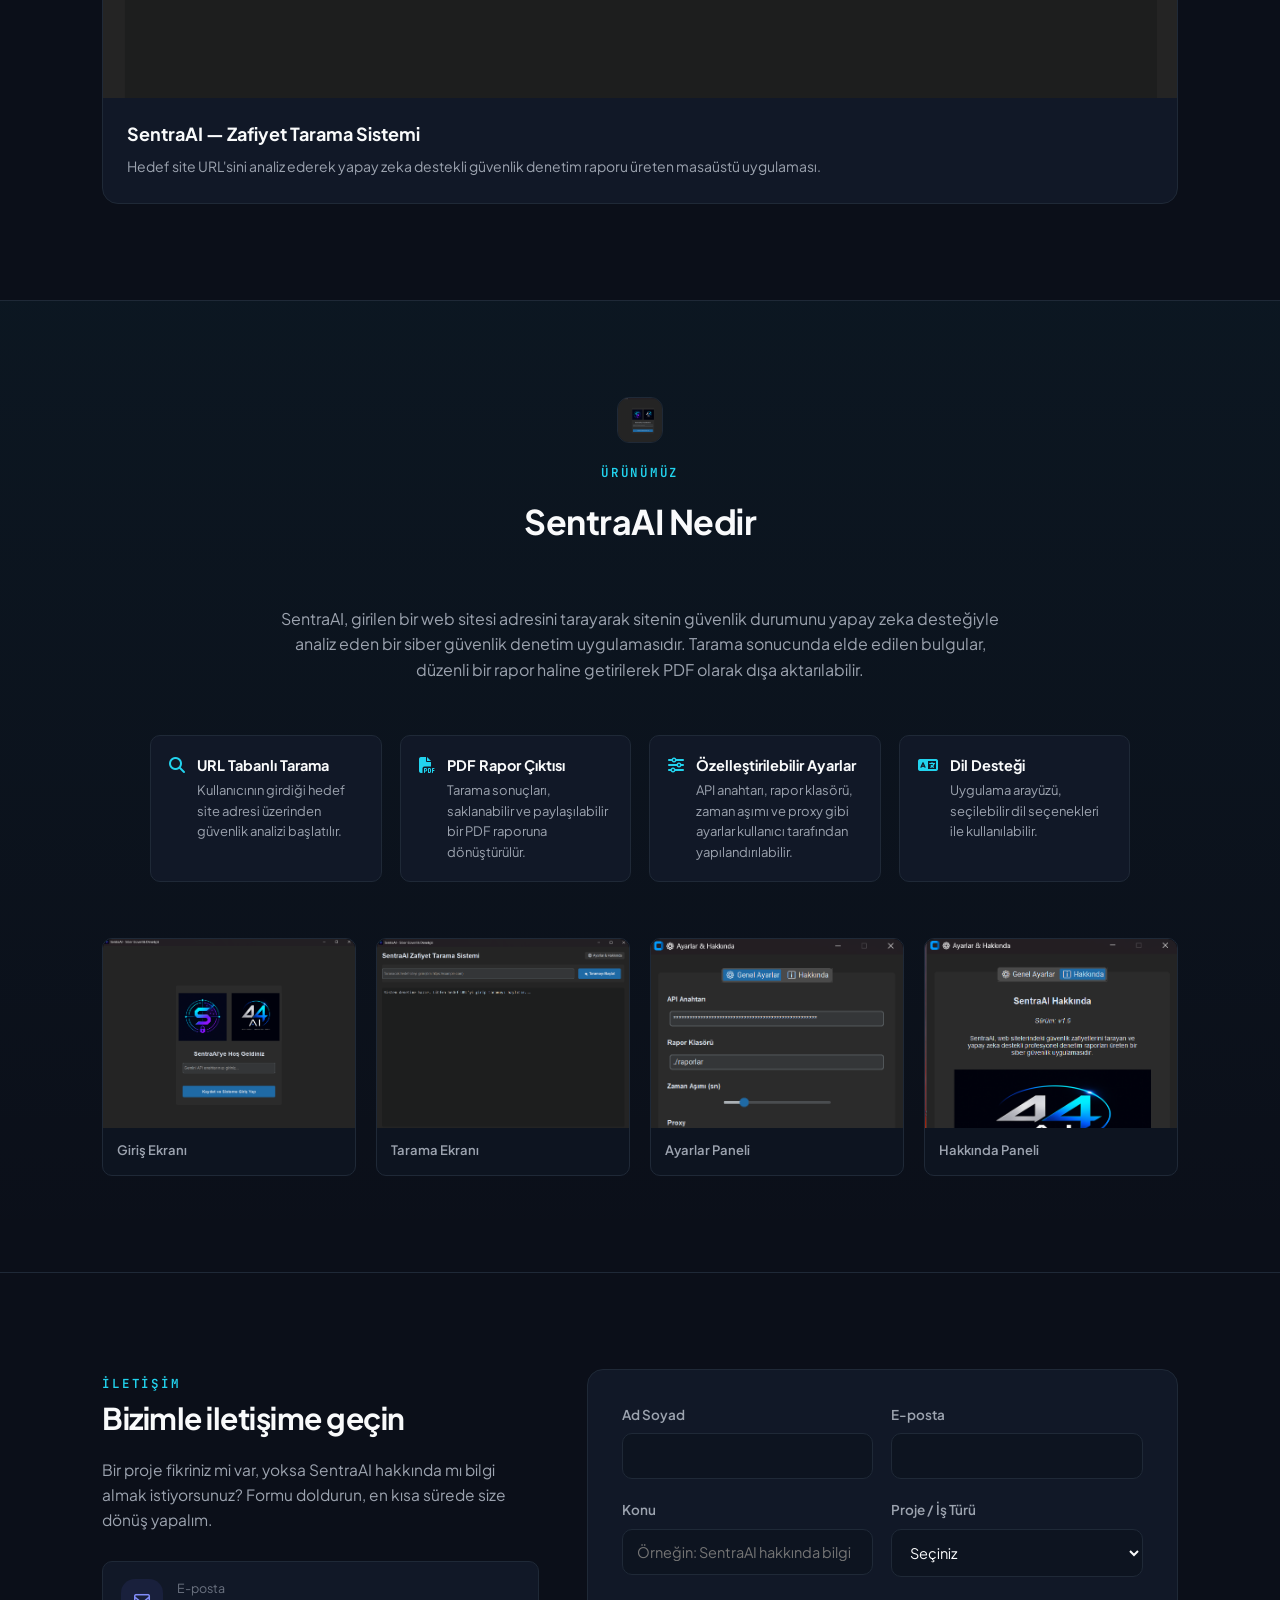
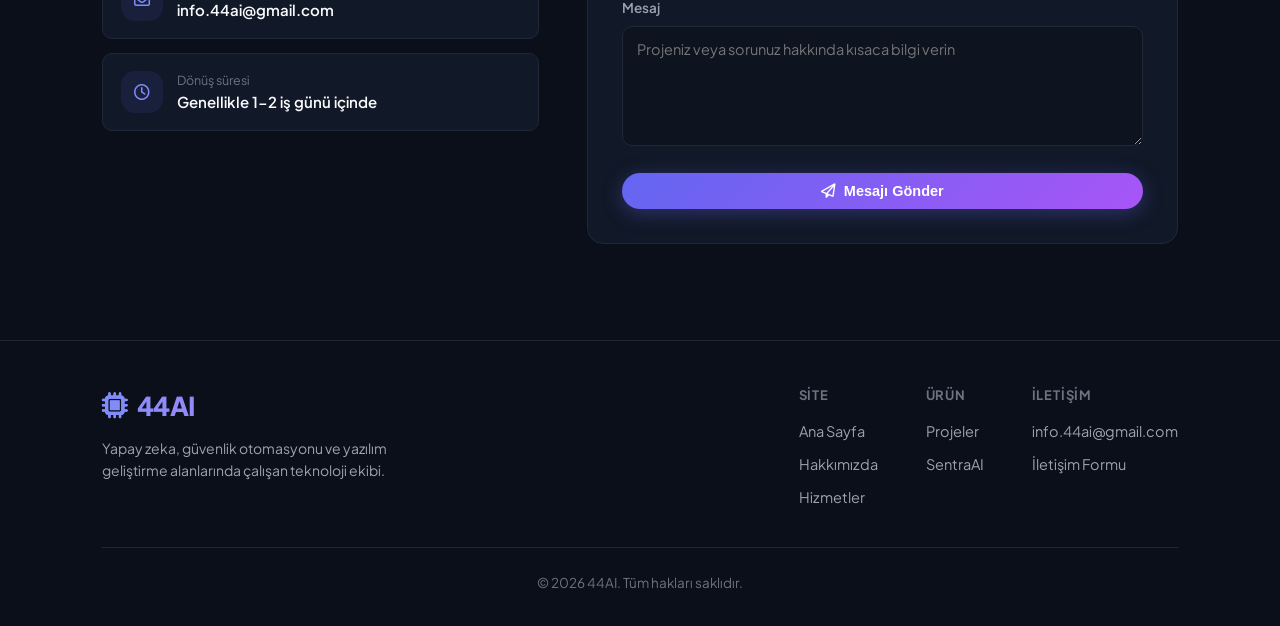
==== commit 81fb8055: "Add mobile navigation to index.html" ====
--- a/index.html
+++ b/index.html
@@ -50,6 +50,16 @@
             </button>
         </div>
 
+        <nav class="mobile-nav" id="mobileNav" aria-label="Mobil navigasyon">
+            <a href="#home">Ana Sayfa</a>
+            <a href="#about">Hakkımızda</a>
+            <a href="#services">Hizmetler</a>
+            <a href="#works">Projeler</a>
+            <a href="#sentraai">SentraAI</a>
+            <a href="#contact">İletişim</a>
+        </nav>
+    </header>
+
     <main>
         <!-- HERO -->
         <section class="hero" id="home">
--- a/style.css
+++ b/style.css
@@ -123,6 +123,7 @@
     backdrop-filter: blur(14px);
     -webkit-backdrop-filter: blur(14px);
     border-bottom: 1px solid rgba(255, 255, 255, 0.06);
+    flex-wrap: nowrap; /* Butonun alt satıra taşmasını engeller */
 }
 
 .logo {
@@ -136,6 +137,7 @@
     align-items: center;
     gap: 9px;
     text-decoration: none;
+    flex-shrink: 0;
 }
 
 .logo i { -webkit-text-fill-color: #818cf8; }
@@ -148,11 +150,12 @@
 nav.main-nav a {
     color: var(--text-muted);
     text-decoration: none;
-    margin-left: 30px;
+    margin-left: 24px;
     font-weight: 500;
-    font-size: 15px;
+    font-size: 14.5px;
     transition: color 0.25s ease;
     position: relative;
+    white-space: nowrap;
 }
 
 nav.main-nav a::after {
@@ -171,16 +174,16 @@
 nav.main-nav a.active::after { width: 100%; }
 nav.main-nav a.active { color: var(--text-main); }
 
-.header-actions { display: flex; align-items: center; gap: 20px; }
+.header-actions { display: flex; align-items: center; gap: 16px; flex-shrink: 0; }
 
 .btn-primary {
     background: linear-gradient(135deg, var(--accent-primary), var(--accent-secondary));
     color: #fff;
-    padding: 12px 26px;
+    padding: 10px 22px;
     border-radius: 99px;
     text-decoration: none;
     font-weight: 600;
-    font-size: 15px;
+    font-size: 14.5px;
     border: none;
     cursor: pointer;
     display: inline-flex;
@@ -188,6 +191,7 @@
     gap: 8px;
     transition: transform 0.2s ease, box-shadow 0.2s ease;
     box-shadow: 0 4px 20px rgba(99, 102, 241, 0.35);
+    white-space: nowrap;
 }
 
 .btn-primary:hover {
